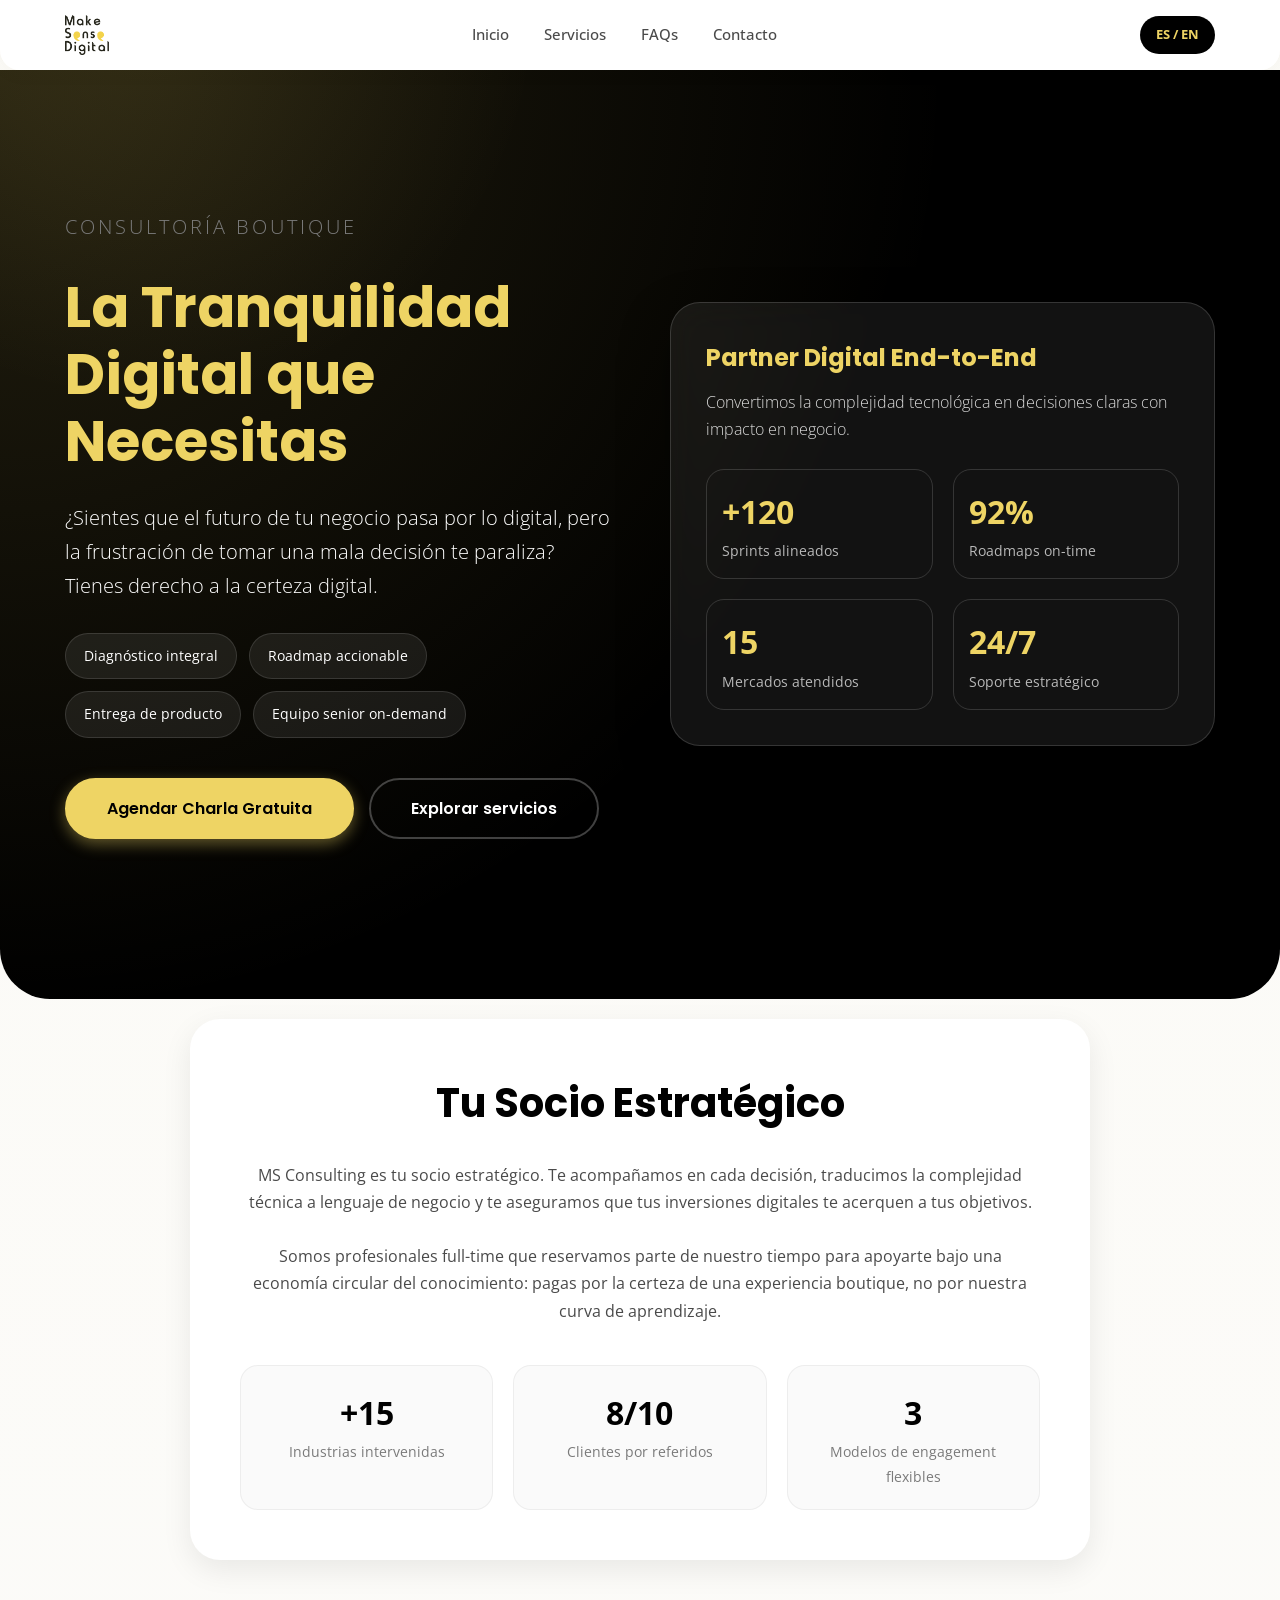
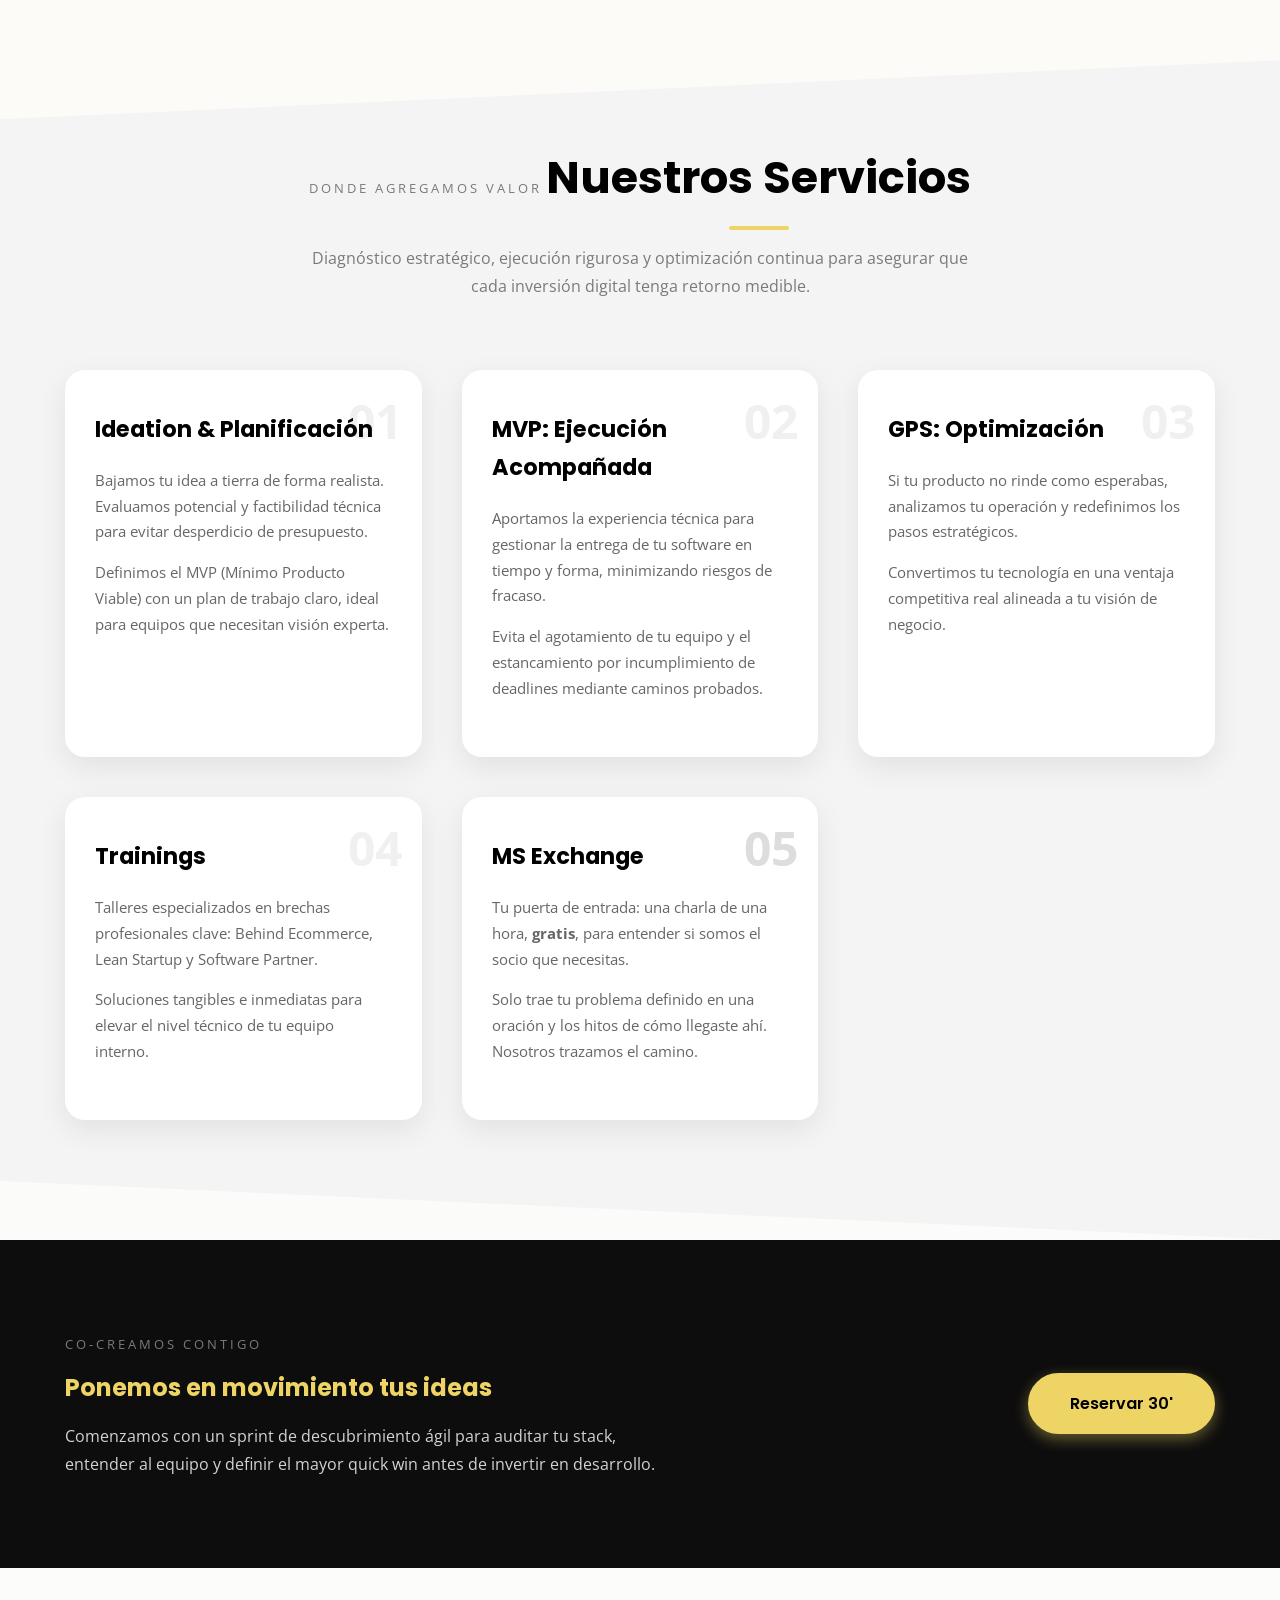
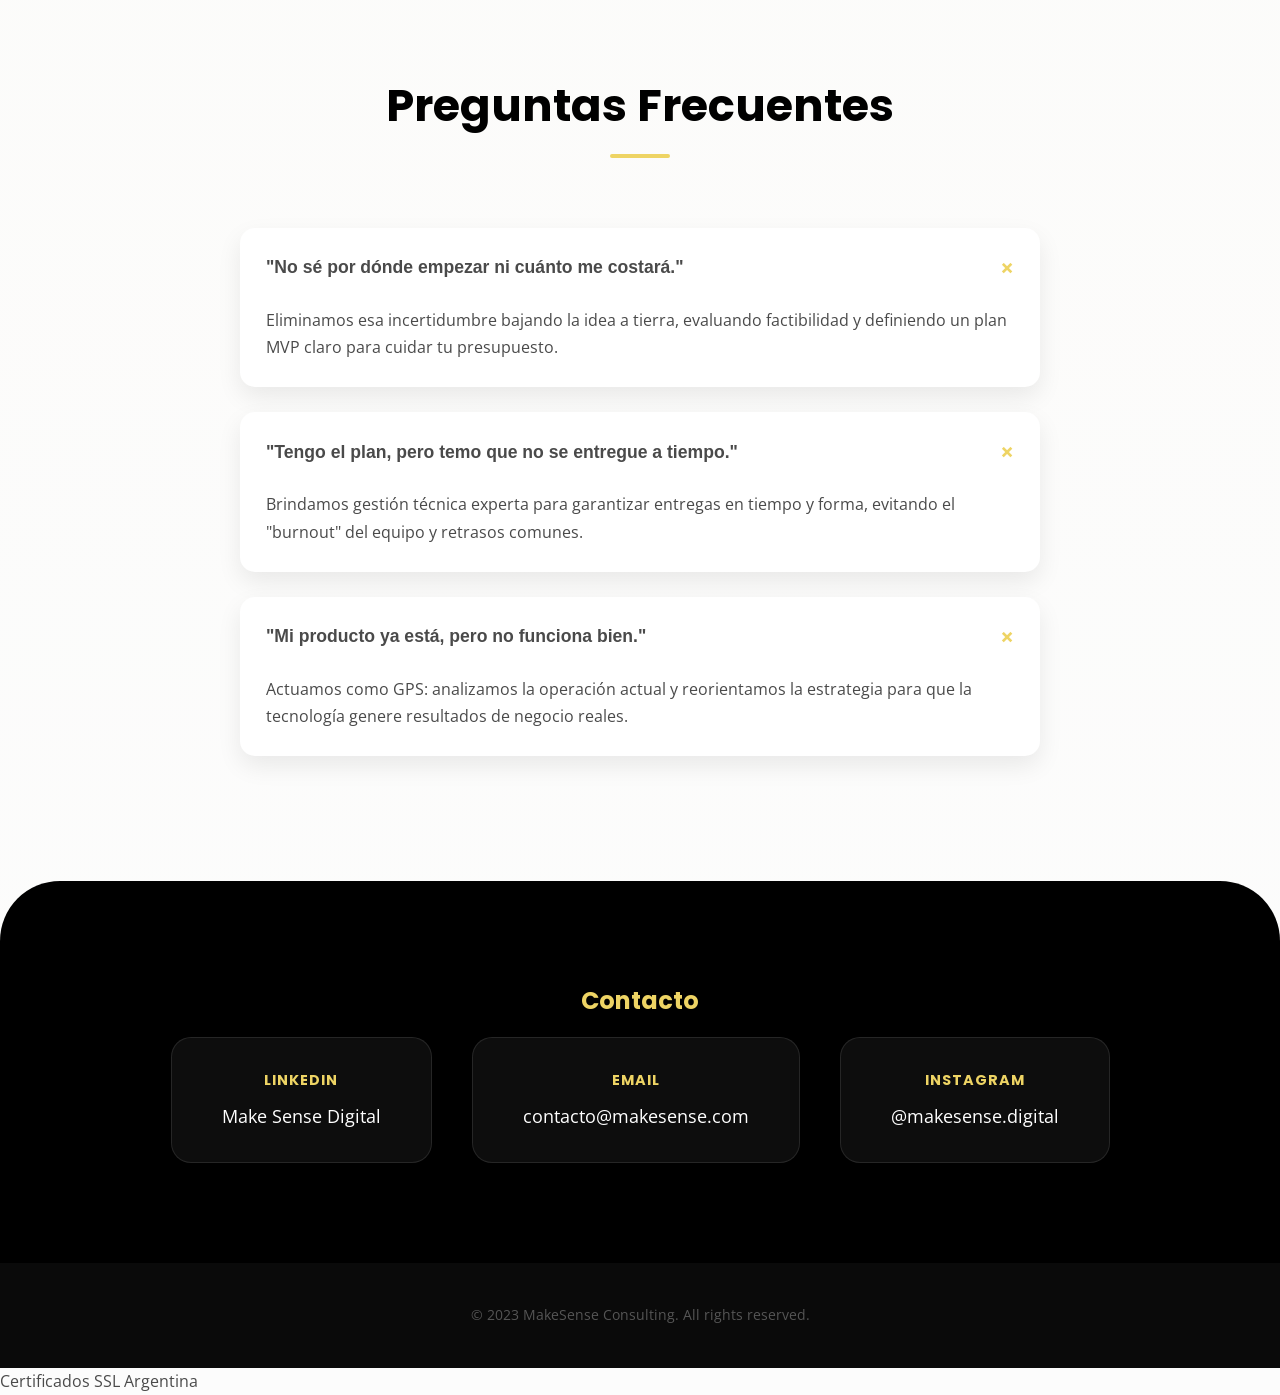
==== index.html @ fdae1329 "SSL and Index renaming" ====
<!DOCTYPE html>
<html lang="es">
<head>
    <!-- Google Tag Manager -->
    <script>(function(w,d,s,l,i){w[l]=w[l]||[];w[l].push({'gtm.start':
    new Date().getTime(),event:'gtm.js'});var f=d.getElementsByTagName(s)[0],
    j=d.createElement(s),dl=l!='dataLayer'?'&l='+l:'';j.async=true;j.src=
    'https://www.googletagmanager.com/gtm.js?id='+i+dl;f.parentNode.insertBefore(j,f);
    })(window,document,'script','dataLayer','GTM-P6JV5J3T');</script>
    <!-- End Google Tag Manager -->
    <meta charset="UTF-8">
    <meta name="viewport" content="width=device-width, initial-scale=1.0">
    <meta name="description" content="Consultoría boutique en innovación y tecnología. Make Sense digitaliza tu estrategia, acompaña MVPs y optimiza productos para crecer con certeza.">
    <meta property="og:title" content="Make Sense Digital | Innovation & Tech Consultancy">
    <meta property="og:description" content="Te guiamos para tomar decisiones tecnológicas seguras: ideación, MVP, optimización y trainings a medida.">
    <meta property="og:type" content="website">
    <meta property="og:image" content="Logos MK Sense/logo_full.png">
    <meta property="og:url" content="https://makesense.digital">
    <meta name="theme-color" content="#000000">
    <title>Make Sense Digital | Innovation & Tech Consultancy</title>
    
    <link rel="icon" href="Logos MK Sense/logo_monocromo_oscuro.png" type="image/png">
    <link rel="apple-touch-icon" href="Logos MK Sense/logo_monocromo_oscuro.png">
    <link rel="preload" as="image" href="Logos MK Sense/logo_full.png">

    <link rel="preconnect" href="https://fonts.googleapis.com">
    <link rel="preconnect" href="https://fonts.gstatic.com" crossorigin>
    <link href="https://fonts.googleapis.com/css2?family=Open+Sans:wght@400;600&family=Poppins:wght@300;600;700&display=swap" rel="stylesheet">
    
    <style>
        /* --- CSS VARIABLES & RESET --- */
        :root {
            --primary-black: #000000;
            --accent-yellow: #EED464; /* RGB(238,212,100) */
            --accent-yellow-dark: #d6b93f;
            --text-grey: #4a4a4a;
            --muted-grey: #7a7a7a;
            --light-bg: #f4f4f4;
            --white: #ffffff;
            --card-shadow: 0 10px 30px rgba(0,0,0,0.08);
            --hover-shadow: 0 15px 35px rgba(238, 212, 100, 0.2);
            --glass-bg: rgba(255,255,255,0.07);
            --hero-gradient: radial-gradient(circle at top left, rgba(238,212,100,0.15), transparent 60%);
            
            /* Typography */
            --font-title: 'Poppins', sans-serif;
            --font-body: 'Open Sans', sans-serif;
        }

        * {
            margin: 0;
            padding: 0;
            box-sizing: border-box;
            scroll-behavior: smooth;
        }

        body {
            font-family: var(--font-body);
            color: var(--text-grey);
            line-height: 1.7;
            background-color: #fcfcfc;
            background-image: linear-gradient(180deg, rgba(238,212,100,0.04), rgba(0,0,0,0));
            overflow-x: hidden;
            min-height: 100vh;
        }

        h1, h2, h3, h4 {
            font-family: var(--font-title);
            color: var(--primary-black);
        }

        a {
            text-decoration: none;
            color: inherit;
            transition: 0.3s ease;
        }

        a:focus-visible,
        button:focus-visible,
        .lang-switch:focus-visible {
            outline: 2px dashed var(--accent-yellow);
            outline-offset: 4px;
        }

        ul { list-style: none; }

        .container {
            max-width: 1200px;
            margin: 0 auto;
            padding: 0 25px;
        }

        /* --- ANIMATIONS (Scroll Reveal) --- */
        .reveal {
            opacity: 0;
            transform: translateY(30px);
            transition: all 0.8s ease-out;
        }

        .reveal.active {
            opacity: 1;
            transform: translateY(0);
        }

        /* --- BUTTONS --- */
        .btn {
            display: inline-block;
            background-color: var(--accent-yellow);
            color: var(--primary-black);
            padding: 15px 40px;
            font-family: var(--font-title);
            font-weight: 600;
            border-radius: 50px; /* Rounded Pill Shape */
            border: 2px solid var(--accent-yellow);
            box-shadow: 0 5px 15px rgba(238, 212, 100, 0.4);
            transform: translateY(0);
        }

        .btn:hover {
            background-color: transparent;
            border: 2px solid var(--accent-yellow);
            color: var(--accent-yellow);
            transform: translateY(-3px);
            box-shadow: 0 8px 20px rgba(238, 212, 100, 0.6);
        }

        .btn-secondary {
            background: transparent;
            color: var(--white);
            border: 2px solid rgba(255,255,255,0.25);
            box-shadow: none;
        }

        .btn-secondary:hover {
            border-color: var(--accent-yellow);
            color: var(--accent-yellow);
        }

        /* --- HEADER --- */
        header {
            background-color: rgba(255, 255, 255, 0.95);
            backdrop-filter: blur(10px);
            padding: 15px 0;
            position: sticky;
            top: 0;
            z-index: 1000;
            box-shadow: 0 4px 20px rgba(0,0,0,0.03);
            border-bottom-left-radius: 20px;
            border-bottom-right-radius: 20px;
        }

        .nav-container {
            display: flex;
            justify-content: space-between;
            align-items: center;
        }

        .logo-img {
            height: 40px;
            width: auto;
            display: block;
        }

        nav ul {
            display: flex;
            gap: 35px;
            align-items: center;
        }

        nav a {
            font-weight: 500;
            font-size: 0.95rem;
            position: relative;
        }

        nav a::after {
            content: '';
            position: absolute;
            width: 0;
            height: 2px;
            bottom: -5px;
            left: 0;
            background-color: var(--accent-yellow);
            transition: width 0.3s;
        }

        nav a:hover::after {
            width: 100%;
        }

        .lang-switch {
            cursor: pointer;
            font-weight: 700;
            font-size: 0.8rem;
            background: var(--primary-black);
            color: var(--accent-yellow);
            padding: 8px 16px;
            border-radius: 20px;
            transition: transform 0.2s;
        }
        
        .lang-switch:hover {
            transform: scale(1.05);
        }

        /* --- HERO SECTION --- */
        .hero {
            background-color: var(--primary-black);
            background-image: var(--hero-gradient);
            color: var(--white);
            padding: 140px 0 160px 0;
            text-align: left;
            position: relative;
            /* Curved bottom for less "square" look */
            border-bottom-left-radius: 50px; 
            border-bottom-right-radius: 50px;
            overflow: hidden;
        }

        /* Abstract background decoration */
        .hero::before {
            content: '';
            position: absolute;
            top: -50%;
            left: -20%;
            width: 800px;
            height: 800px;
            background: radial-gradient(circle, rgba(238,212,100,0.1) 0%, rgba(0,0,0,0) 70%);
            border-radius: 50%;
            z-index: 0;
        }

        .hero .container {
            position: relative;
            z-index: 1;
        }

        .hero-grid {
            display: grid;
            grid-template-columns: repeat(auto-fit, minmax(280px, 1fr));
            align-items: center;
            gap: 60px;
        }

        .hero-text {
            max-width: 640px;
        }

        .hero h1 {
            color: var(--accent-yellow);
            font-size: 3.5rem;
            margin-bottom: 25px;
            font-weight: 700;
            line-height: 1.2;
        }

        .hero p {
            font-size: 1.25rem;
            max-width: 750px;
            margin: 0 0 30px 0;
            font-weight: 300;
            opacity: 0.9;
        }

        .hero-eyebrow {
            text-transform: uppercase;
            letter-spacing: 3px;
            font-size: 0.85rem;
            color: var(--muted-grey);
            margin-bottom: 18px;
            font-weight: 600;
        }

        .hero-pill-list {
            display: flex;
            flex-wrap: wrap;
            gap: 12px;
            margin-bottom: 40px;
        }

        .hero-pill {
            background: rgba(255,255,255,0.08);
            color: var(--white);
            padding: 10px 18px;
            border-radius: 999px;
            font-size: 0.9rem;
            border: 1px solid rgba(255,255,255,0.12);
        }

        .cta-group {
            display: flex;
            flex-wrap: wrap;
            gap: 15px;
            align-items: center;
        }

        .hero-card {
            background: var(--glass-bg);
            border: 1px solid rgba(255,255,255,0.15);
            padding: 35px;
            border-radius: 30px;
            box-shadow: 0 20px 50px rgba(0,0,0,0.35);
            backdrop-filter: blur(18px);
        }

        .hero-card h3 {
            color: var(--accent-yellow);
            margin-bottom: 10px;
            font-size: 1.5rem;
        }

        .hero-card p {
            margin-bottom: 25px;
            font-size: 1rem;
            opacity: 0.85;
        }

        .hero-metrics {
            display: grid;
            grid-template-columns: repeat(2, minmax(120px, 1fr));
            gap: 20px;
        }

        .metric {
            padding: 15px;
            border-radius: 18px;
            border: 1px solid rgba(255,255,255,0.15);
        }

        .metric-value {
            font-size: 2rem;
            font-weight: 700;
            color: var(--accent-yellow);
        }

        .metric-label {
            display: block;
            font-size: 0.9rem;
            color: rgba(255,255,255,0.7);
        }

        /* --- ABOUT --- */
        .about {
            padding: 100px 0;
        }
        
        .about-card {
            background: var(--white);
            padding: 50px;
            border-radius: 30px;
            box-shadow: var(--card-shadow);
            text-align: center;
            max-width: 900px;
            margin: -80px auto 0 auto; /* Overlap effect */
            position: relative;
            z-index: 2;
        }

        .about h2 {
            font-size: 2.5rem;
            margin-bottom: 25px;
        }

        .about-highlights {
            display: grid;
            grid-template-columns: repeat(auto-fit, minmax(180px, 1fr));
            gap: 20px;
            margin-top: 40px;
        }

        .highlight-card {
            padding: 20px;
            border-radius: 18px;
            border: 1px solid rgba(0,0,0,0.05);
            background: #fafafa;
        }

        .highlight-number {
            font-size: 2rem;
            font-weight: 700;
            color: var(--primary-black);
        }

        .highlight-label {
            display: block;
            font-size: 0.9rem;
            color: var(--muted-grey);
        }

        /* --- SERVICES --- */
        .services {
            padding: 80px 0 120px 0;
            background-color: var(--light-bg);
            /* Soft curve separator */
            clip-path: polygon(0 5%, 100% 0, 100% 100%, 0 95%); 
        }

        .section-header {
            text-align: center;
            margin-bottom: 70px;
        }
        
        .section-tag {
            display: inline-block;
            font-size: 0.8rem;
            text-transform: uppercase;
            letter-spacing: 3px;
            color: var(--muted-grey);
            margin-bottom: 12px;
        }
        
        .section-header h2 {
            font-size: 2.8rem;
            position: relative;
            display: inline-block;
        }
        
        .section-header h2::after {
            content: '';
            display: block;
            width: 60px;
            height: 4px;
            background: var(--accent-yellow);
            margin: 10px auto 0;
            border-radius: 2px;
        }

        .section-description {
            max-width: 680px;
            margin: 15px auto 0;
            color: var(--muted-grey);
            font-size: 1rem;
        }

        .services-grid {
            display: grid;
            grid-template-columns: repeat(auto-fit, minmax(320px, 1fr));
            gap: 40px;
        }

        .service-card {
            background: var(--white);
            padding: 40px 30px;
            border-radius: 20px; /* Round corners */
            box-shadow: var(--card-shadow);
            transition: all 0.4s ease;
            position: relative;
            overflow: hidden;
            border-top: 0 solid var(--accent-yellow);
        }

        .service-card:hover {
            transform: translateY(-10px);
            box-shadow: var(--hover-shadow);
            border-top: 5px solid var(--accent-yellow);
        }

        .service-number {
            font-size: 3rem;
            font-weight: 700;
            color: #f0f0f0;
            position: absolute;
            top: 10px;
            right: 20px;
            z-index: 0;
        }

        .service-card h3 {
            font-size: 1.4rem;
            margin-bottom: 20px;
            position: relative;
            z-index: 1;
        }

        .service-card p {
            font-size: 0.95rem;
            color: #666;
            margin-bottom: 15px;
            position: relative;
            z-index: 1;
        }

        /* --- CTA BANNER --- */
        .cta-banner {
            padding: 90px 0;
            background: #0d0d0d;
            color: var(--white);
        }

        .cta-banner .cta-content {
            display: flex;
            align-items: center;
            justify-content: space-between;
            gap: 40px;
            flex-wrap: wrap;
        }

        .cta-banner h2 {
            color: var(--accent-yellow);
            margin-bottom: 15px;
        }

        .cta-banner p {
            color: rgba(255,255,255,0.82);
            max-width: 620px;
        }


        /* --- FAQS --- */
        .faqs {
            padding: 100px 0;
        }

        .faq-item {
            max-width: 800px;
            margin: 0 auto 25px auto;
            border-radius: 15px;
            background: var(--white);
            box-shadow: 0 5px 15px rgba(0,0,0,0.03);
            overflow: hidden;
            border: 1px solid rgba(0,0,0,0.05);
            transition: all 0.3s;
        }

        .faq-question {
            padding: 25px;
            width: 100%;
            background: none;
            border: none;
            cursor: pointer;
            font-weight: 600;
            display: flex;
            justify-content: space-between;
            align-items: center;
            font-size: 1.1rem;
            text-align: left;
            color: inherit;
        }

        .faq-question:hover {
            background-color: #fafafa;
        }

        .icon-plus {
            font-size: 1.5rem;
            color: var(--accent-yellow);
            transition: transform 0.3s;
        }

        .faq-answer {
            max-height: 0;
            overflow: hidden;
            transition: max-height 0.3s ease-out;
            padding: 0 25px;
            opacity: 0;
        }

        .faq-item.active .faq-answer {
            max-height: 300px; /* Arbitrary large height */
            padding-bottom: 25px;
            opacity: 1;
        }
        
        .faq-item.active .icon-plus {
            transform: rotate(45deg);
        }
        
        .faq-item.active {
            box-shadow: 0 10px 25px rgba(0,0,0,0.08);
            border-color: transparent;
        }

        /* --- CONTACT --- */
        .contact {
            padding: 100px 0;
            background-color: var(--primary-black);
            color: var(--white);
            text-align: center;
            border-top-left-radius: 60px;
            border-top-right-radius: 60px;
        }

        .contact h2 {
            color: var(--accent-yellow);
            margin-bottom: 15px;
        }
        
        .contact p {
            margin-bottom: 50px;
            font-size: 1.2rem;
            opacity: 0.8;
        }

        .contact-container {
            display: flex;
            justify-content: center;
            gap: 40px;
            flex-wrap: wrap;
        }

        .contact-card {
            background: rgba(255,255,255,0.05);
            padding: 30px 50px;
            border-radius: 20px;
            backdrop-filter: blur(5px);
            transition: 0.3s;
            border: 1px solid rgba(255,255,255,0.1);
        }

        .contact-card:hover {
            background: rgba(255,255,255,0.1);
            transform: translateY(-5px);
        }

        .contact-label {
            display: block;
            color: var(--accent-yellow);
            font-weight: 700;
            font-family: var(--font-title);
            margin-bottom: 10px;
            text-transform: uppercase;
            letter-spacing: 1px;
            font-size: 0.9rem;
        }
        
        .contact-value {
            font-size: 1.1rem;
        }

        /* --- FOOTER --- */
        footer {
            background-color: #0a0a0a; /* Slightly lighter than black */
            color: #555;
            text-align: center;
            padding: 40px 0;
            font-size: 0.9rem;
        }

        /* --- RESPONSIVE --- */
        @media (max-width: 768px) {
            .nav-container {
                flex-direction: column;
                gap: 20px;
            }
            .hero {
                padding: 100px 0;
                border-radius: 0 0 30px 30px;
                text-align: center;
            }
            .hero-grid {
                grid-template-columns: 1fr;
                gap: 30px;
            }
            .hero h1 {
                font-size: 2.2rem;
            }
            .hero-pill-list {
                justify-content: center;
            }
            .cta-group {
                justify-content: center;
            }
            .hero-card {
                text-align: center;
            }
            .hero-metrics {
                grid-template-columns: repeat(2, minmax(120px, 1fr));
            }
            .about-card {
                padding: 30px 20px;
                margin-top: -50px;
            }
            .about-highlights {
                grid-template-columns: repeat(auto-fit, minmax(140px, 1fr));
            }
            .cta-banner .cta-content {
                flex-direction: column;
                text-align: center;
            }
            .contact-container {
                flex-direction: column;
                gap: 20px;
            }
        }

        @media (prefers-reduced-motion: reduce) {
            * {
                transition: none !important;
                animation: none !important;
            }
        }
    </style>
    <script type="text/javascript">
        const tlJsHost = ((window.location.protocol == "https:") ? "https://secure.trust-provider.com/" : "http://www.trustlogo.com/");
        document.write(unescape("<script src='" + tlJsHost + "trustlogo/javascript/trustlogo.js' type='text/javascript' %3E%3C/script%3E"));
    </script>
</head>
<body>

    <!-- Google Tag Manager (noscript) -->
    <noscript><iframe src="https://www.googletagmanager.com/ns.html?id=GTM-P6JV5J3T" height="0" width="0" style="display:none;visibility:hidden"></iframe></noscript>
    <!-- End Google Tag Manager (noscript) -->

    <header>
        <div class="container nav-container">
            <a href="#" aria-label="Make Sense Digital">
                <img src="Logos MK Sense/logo_full.png" alt="Logo de Make Sense Digital" class="logo-img" width="180" height="52">
            </a>
            <nav>
                <ul>
                    <li><a href="#home" data-i18n="nav_home">Inicio</a></li>
                    <li><a href="#services" data-i18n="nav_services">Servicios</a></li>
                    <li><a href="#faqs" data-i18n="nav_faqs">FAQs</a></li>
                    <li><a href="#contact" data-i18n="nav_contact">Contacto</a></li>
                </ul>
            </nav>
            <div class="lang-switch" onclick="toggleLanguage()">ES / EN</div>
        </div>
    </header>

    <section id="home" class="hero">
        <div class="container hero-grid">
            <div class="hero-text">
                <p class="hero-eyebrow reveal" data-i18n="hero_eyebrow">Consultoría boutique</p>
                <h1 class="reveal" data-i18n="hero_title">La Tranquilidad Digital que Necesitas</h1>
                <p class="reveal" data-i18n="hero_subtitle">¿Sientes que el futuro de tu negocio pasa por lo digital, pero la frustración de tomar una mala decisión te paraliza? Tienes derecho a la certeza digital.</p>
                <ul class="hero-pill-list reveal">
                    <li class="hero-pill" data-i18n="hero_pill1">Diagnóstico integral</li>
                    <li class="hero-pill" data-i18n="hero_pill2">Roadmap accionable</li>
                    <li class="hero-pill" data-i18n="hero_pill3">Entrega de producto</li>
                    <li class="hero-pill" data-i18n="hero_pill4">Equipo senior on-demand</li>
                </ul>
                <div class="cta-group reveal">
                    <a href="#co-creamos" class="btn" data-i18n="cta_button">Agendar Charla Gratuita</a>
                    <a href="#services" class="btn btn-secondary" data-i18n="cta_secondary">Explorar servicios</a>
                </div>
            </div>
            <div class="hero-card reveal">
                <h3 data-i18n="hero_card_title">Partner Digital End-to-End</h3>
                <p data-i18n="hero_card_copy">Convertimos la complejidad tecnológica en decisiones claras con impacto en negocio.</p>
                <div class="hero-metrics">
                    <div class="metric">
                        <span class="metric-value">+120</span>
                        <span class="metric-label" data-i18n="metric1_label">Sprints alineados</span>
                    </div>
                    <div class="metric">
                        <span class="metric-value">92%</span>
                        <span class="metric-label" data-i18n="metric2_label">Roadmaps on-time</span>
                    </div>
                    <div class="metric">
                        <span class="metric-value">15</span>
                        <span class="metric-label" data-i18n="metric3_label">Mercados atendidos</span>
                    </div>
                    <div class="metric">
                        <span class="metric-value">24/7</span>
                        <span class="metric-label" data-i18n="metric4_label">Soporte estratégico</span>
                    </div>
                </div>
            </div>
        </div>
    </section>

    <section id="about" class="about">
        <div class="container">
            <div class="about-card reveal">
                <h2 data-i18n="about_title">Tu Socio Estratégico</h2>
                <p data-i18n="about_p1">
                    MS Consulting es tu socio estratégico. Te acompañamos en cada decisión, traducimos la complejidad técnica a lenguaje de negocio y te aseguramos que tus inversiones digitales te acerquen a tus objetivos.
                </p>
                <br>
                <p data-i18n="about_p2">
                    Somos profesionales full-time que reservamos parte de nuestro tiempo para apoyarte bajo una economía circular del conocimiento: pagas por la certeza de una experiencia boutique, no por nuestra curva de aprendizaje.
                </p>
                <div class="about-highlights">
                    <div class="highlight-card">
                        <span class="highlight-number">+15</span>
                        <span class="highlight-label" data-i18n="about_hl1">Industrias intervenidas</span>
                    </div>
                    <div class="highlight-card">
                        <span class="highlight-number">8/10</span>
                        <span class="highlight-label" data-i18n="about_hl2">Clientes por referidos</span>
                    </div>
                    <div class="highlight-card">
                        <span class="highlight-number">3</span>
                        <span class="highlight-label" data-i18n="about_hl3">Modelos de engagement flexibles</span>
                    </div>
                </div>
            </div>
        </div>
    </section>

    <section id="services" class="services">
        <div class="container">
            <div class="section-header reveal">
                <span class="section-tag" data-i18n="services_tag">Donde agregamos valor</span>
                <h2 data-i18n="services_title">Nuestros Servicios</h2>
                <p class="section-description" data-i18n="services_desc">Diagnóstico estratégico, ejecución rigurosa y optimización continua para asegurar que cada inversión digital tenga retorno medible.</p>
            </div>
            <div class="services-grid">
                
                <div class="service-card reveal">
                    <span class="service-number">01</span>
                    <h3 data-i18n="serv1_title">Ideation & Planificación</h3>
                    <p data-i18n="serv1_p1">Bajamos tu idea a tierra de forma realista. Evaluamos potencial y factibilidad técnica para evitar desperdicio de presupuesto.</p>
                    <p data-i18n="serv1_p2">Definimos el MVP (Mínimo Producto Viable) con un plan de trabajo claro, ideal para equipos que necesitan visión experta.</p>
                </div>

                <div class="service-card reveal">
                    <span class="service-number">02</span>
                    <h3 data-i18n="serv2_title">MVP: Ejecución Acompañada</h3>
                    <p data-i18n="serv2_p1">Aportamos la experiencia técnica para gestionar la entrega de tu software en tiempo y forma, minimizando riesgos de fracaso.</p>
                    <p data-i18n="serv2_p2">Evita el agotamiento de tu equipo y el estancamiento por incumplimiento de deadlines mediante caminos probados.</p>
                </div>

                <div class="service-card reveal">
                    <span class="service-number">03</span>
                    <h3 data-i18n="serv3_title">GPS: Optimización</h3>
                    <p data-i18n="serv3_p1">Si tu producto no rinde como esperabas, analizamos tu operación y redefinimos los pasos estratégicos.</p>
                    <p data-i18n="serv3_p2">Convertimos tu tecnología en una ventaja competitiva real alineada a tu visión de negocio.</p>
                </div>

                <div class="service-card reveal">
                    <span class="service-number">04</span>
                    <h3 data-i18n="serv4_title">Trainings</h3>
                    <p data-i18n="serv4_p1">Talleres especializados en brechas profesionales clave: Behind Ecommerce, Lean Startup y Software Partner.</p>
                    <p data-i18n="serv4_p2">Soluciones tangibles e inmediatas para elevar el nivel técnico de tu equipo interno.</p>
                </div>

                <div class="service-card reveal" style="border-top-color: var(--primary-black);">
                    <span class="service-number" style="color:#ddd;">05</span>
                    <h3 data-i18n="serv5_title">MS Exchange</h3>
                    <p data-i18n="serv5_p1">Tu puerta de entrada: una charla de una hora, <strong>gratis</strong>, para entender si somos el socio que necesitas.</p>
                    <p data-i18n="serv5_p2">Solo trae tu problema definido en una oración y los hitos de cómo llegaste ahí. Nosotros trazamos el camino.</p>
                </div>

            </div>
        </div>
    </section>

    <section id="co-creamos" class="cta-banner">
        <div class="container">
            <div class="cta-content reveal">
                <div>
                    <span class="section-tag" data-i18n="cta_tag">Co-creamos contigo</span>
                    <h2 data-i18n="cta_banner_title">Ponemos en movimiento tus ideas</h2>
                    <p data-i18n="cta_banner_copy">Comenzamos con un sprint de descubrimiento ágil para auditar tu stack, entender al equipo y definir el mayor quick win antes de invertir en desarrollo.</p>
                </div>
                <a class="btn" href="https://calendly.com/juan-torresel?hide_landing_page_details=1&hide_gdpr_banner=1" target="_blank" rel="noopener" data-i18n="cta_banner_button">Reservar 30'</a>
            </div>
        </div>
    </section>

    <section id="faqs" class="faqs">
        <div class="container">
            <div class="section-header reveal">
                <h2 data-i18n="faq_title">Preguntas Frecuentes</h2>
            </div>
            
            <div class="faq-item reveal">
                <button class="faq-question" type="button" aria-expanded="false" aria-controls="faq-1">
                    <span data-i18n="faq1_q">"No sé por dónde empezar ni cuánto me costará."</span>
                    <span class="icon-plus" aria-hidden="true">+</span>
                </button>
                <div class="faq-answer" id="faq-1" role="region" aria-hidden="true">
                    <p data-i18n="faq1_a">Eliminamos esa incertidumbre bajando la idea a tierra, evaluando factibilidad y definiendo un plan MVP claro para cuidar tu presupuesto.</p>
                </div>
            </div>

            <div class="faq-item reveal">
                <button class="faq-question" type="button" aria-expanded="false" aria-controls="faq-2">
                    <span data-i18n="faq2_q">"Tengo el plan, pero temo que no se entregue a tiempo."</span>
                    <span class="icon-plus" aria-hidden="true">+</span>
                </button>
                <div class="faq-answer" id="faq-2" role="region" aria-hidden="true">
                    <p data-i18n="faq2_a">Brindamos gestión técnica experta para garantizar entregas en tiempo y forma, evitando el "burnout" del equipo y retrasos comunes.</p>
                </div>
            </div>

            <div class="faq-item reveal">
                <button class="faq-question" type="button" aria-expanded="false" aria-controls="faq-3">
                    <span data-i18n="faq3_q">"Mi producto ya está, pero no funciona bien."</span>
                    <span class="icon-plus" aria-hidden="true">+</span>
                </button>
                <div class="faq-answer" id="faq-3" role="region" aria-hidden="true">
                    <p data-i18n="faq3_a">Actuamos como GPS: analizamos la operación actual y reorientamos la estrategia para que la tecnología genere resultados de negocio reales.</p>
                </div>
            </div>

        </div>
    </section>

    <section id="contact" class="contact">
        <div class="container">
            <h2 class="reveal" data-i18n="contact_title">Contacto</h2>
            <div class="contact-container">
                <a href="https://www.linkedin.com/company/make-sense-digital/" target="_blank" class="contact-card">
                    <span class="contact-label" data-i18n="lbl_linkedin">LinkedIn</span>
                    <span class="contact-value">Make Sense Digital</span>
                </a>

                <a href="mailto:contacto@makesense.com" class="contact-card">
                    <span class="contact-label" data-i18n="lbl_email">Email</span>
                    <span class="contact-value">contacto@makesense.com</span>
                </a>

                <a href="https://instagram.com/makesense.digital" target="_blank" class="contact-card">
                    <span class="contact-label" data-i18n="lbl_social">Instagram</span>
                    <span class="contact-value">@makesense.digital</span>
                </a>
            </div>
        </div>
    </section>

    <footer>
        <div class="container">
            <p>&copy; 2023 MakeSense Consulting. All rights reserved.</p>
        </div>
    </footer>

    <script>
        // --- 1. FAQ Logic ---
        function toggleFaq(button) {
            const parent = button.closest('.faq-item');
            const answerId = button.getAttribute('aria-controls');
            const answer = document.getElementById(answerId);
            const willOpen = !parent.classList.contains('active');
            parent.classList.toggle('active');
            button.setAttribute('aria-expanded', willOpen.toString());
            if (answer) answer.setAttribute('aria-hidden', (!willOpen).toString());
        }

        document.querySelectorAll('.faq-question').forEach(button => {
            button.addEventListener('click', () => toggleFaq(button));
        });

        // --- 2. Scroll Reveal Animation ---
        function reveal() {
            var reveals = document.querySelectorAll(".reveal");
            for (var i = 0; i < reveals.length; i++) {
                var windowHeight = window.innerHeight;
                var elementTop = reveals[i].getBoundingClientRect().top;
                var elementVisible = 100;
                if (elementTop < windowHeight - elementVisible) {
                    reveals[i].classList.add("active");
                }
            }
        }
        window.addEventListener("load", reveal);
        window.addEventListener("scroll", reveal);

        // --- 3. Translation Logic ---
        const translations = {
            es: {
                nav_home: "Inicio", nav_services: "Servicios", nav_faqs: "FAQs", nav_contact: "Contacto",
                hero_eyebrow: "Consultoría boutique",
                hero_title: "La Tranquilidad Digital que Necesitas",
                hero_subtitle: "¿Sientes que el futuro de tu negocio pasa por lo digital, pero la frustración de tomar una mala decisión te paraliza? Tienes derecho a la certeza digital.",
                hero_pill1: "Diagnóstico integral", hero_pill2: "Roadmap accionable", hero_pill3: "Entrega de producto", hero_pill4: "Equipo senior on-demand",
                cta_button: "Agendar Charla Gratuita", cta_secondary: "Explorar servicios",
                hero_card_title: "Partner Digital End-to-End",
                hero_card_copy: "Convertimos la complejidad tecnológica en decisiones claras con impacto en negocio.",
                metric1_label: "Sprints alineados", metric2_label: "Roadmaps on-time", metric3_label: "Mercados atendidos", metric4_label: "Soporte estratégico",
                about_title: "Tu Socio Estratégico",
                about_p1: "MS Consulting es tu socio estratégico. Te acompañamos en cada decisión, traducimos la complejidad técnica a lenguaje de negocio y te aseguramos que tus inversiones digitales te acerquen a tus objetivos.",
                about_p2: "Somos profesionales full-time que reservamos parte de nuestro tiempo para apoyarte bajo una economía circular del conocimiento: pagas por la certeza de una experiencia boutique, no por nuestra curva de aprendizaje.",
                about_hl1: "Industrias intervenidas", about_hl2: "Clientes por referidos", about_hl3: "Modelos de engagement flexibles",
                services_tag: "Donde agregamos valor",
                services_title: "Nuestros Servicios",
                services_desc: "Diagnóstico estratégico, ejecución rigurosa y optimización continua para asegurar que cada inversión digital tenga retorno medible.",
                cta_tag: "Co-creamos contigo",
                cta_banner_title: "Ponemos en movimiento tus ideas",
                cta_banner_copy: "Comenzamos con un sprint de descubrimiento ágil para auditar tu stack, entender al equipo y definir el mayor quick win antes de invertir en desarrollo.",
                cta_banner_button: "Reservar 30'",
                serv1_title: "Ideation & Planificación", serv1_p1: "Bajamos tu idea a tierra de forma realista. Evaluamos potencial y factibilidad técnica para evitar desperdicio de presupuesto.", serv1_p2: "Definimos el MVP (Mínimo Producto Viable) con un plan de trabajo claro, ideal para equipos que necesitan visión experta.",
                serv2_title: "MVP: Ejecución Acompañada", serv2_p1: "Aportamos la experiencia técnica para gestionar la entrega de tu software en tiempo y forma, minimizando riesgos de fracaso.", serv2_p2: "Evita el agotamiento de tu equipo y el estancamiento por incumplimiento de deadlines mediante caminos probados.",
                serv3_title: "GPS: Optimización", serv3_p1: "Si tu producto no rinde como esperabas, analizamos tu operación y redefinimos los pasos estratégicos.", serv3_p2: "Convertimos tu tecnología en una ventaja competitiva real alineada a tu visión de negocio.",
                serv4_title: "Trainings", serv4_p1: "Talleres especializados en brechas profesionales clave: Behind Ecommerce, Lean Startup y Software Partner.", serv4_p2: "Soluciones tangibles e inmediatas para elevar el nivel técnico de tu equipo interno.",
                serv5_title: "MS Exchange", serv5_p1: "Tu puerta de entrada: una charla de una hora, gratis, para entender si somos el socio que necesitas.", serv5_p2: "Solo trae tu problema definido en una oración y los hitos de cómo llegaste ahí. Nosotros trazamos el camino.",
                faq_title: "Preguntas Frecuentes",
                faq1_q: "\"No sé por dónde empezar ni cuánto me costará.\"", faq1_a: "Eliminamos esa incertidumbre bajando la idea a tierra, evaluando factibilidad y definiendo un plan MVP claro para cuidar tu presupuesto.",
                faq2_q: "\"Tengo el plan, pero temo que no se entregue a tiempo.\"", faq2_a: "Brindamos gestión técnica experta para garantizar entregas en tiempo y forma, evitando el \"burnout\" del equipo y retrasos comunes.",
                faq3_q: "\"Mi producto ya está, pero no funciona bien.\"", faq3_a: "Actuamos como GPS: analizamos la operación actual y reorientamos la estrategia para que la tecnología genere resultados de negocio reales.",
                contact_title: "Contacto",
                lbl_linkedin: "LinkedIn", lbl_email: "Email", lbl_social: "Instagram"
            },
            en: {
                nav_home: "Home", nav_services: "Services", nav_faqs: "FAQs", nav_contact: "Contact",
                hero_eyebrow: "Boutique consultancy",
                hero_title: "The Digital Tranquility You Need",
                hero_subtitle: "Do you feel the future of your business is digital, but the frustration of making a bad decision paralyzes you? You have the right to digital certainty.",
                hero_pill1: "Full diagnosis", hero_pill2: "Actionable roadmap", hero_pill3: "Product delivery", hero_pill4: "Senior team on-demand",
                cta_button: "Book Free Chat", cta_secondary: "Discover services",
                hero_card_title: "End-to-End Digital Partner",
                hero_card_copy: "We turn technological complexity into clear decisions with business impact.",
                metric1_label: "Aligned sprints", metric2_label: "On-time roadmaps", metric3_label: "Markets served", metric4_label: "Strategic support",
                about_title: "Your Strategic Partner",
                about_p1: "MS Consulting is your strategic partner. We accompany you in every decision, translating technical complexity into business language, ensuring your digital investments bring you closer to your goals.",
                about_p2: "We are full-time professionals reserving part of our time to support you under a circular knowledge economy: you pay for the certainty of a boutique experience, not our learning curve.",
                about_hl1: "Industries impacted", about_hl2: "Clients by referrals", about_hl3: "Flexible engagement models",
                services_tag: "Where we add value",
                services_title: "Our Services",
                services_desc: "Strategic diagnosis, rigorous execution, and ongoing optimization so every digital investment has measurable ROI.",
                cta_tag: "We co-create with you",
                cta_banner_title: "We set your ideas in motion",
                cta_banner_copy: "We kick off with a fast discovery sprint to audit your stack, understand your team, and define the biggest quick win before investing in build.",
                cta_banner_button: "Book a 30' slot",
                serv1_title: "Ideation & Planning", serv1_p1: "We ground your idea realistically. We evaluate potential and technical feasibility to avoid budget waste.", serv1_p2: "We define the MVP (Minimum Viable Product) with a clear work plan, ideal for teams needing expert vision.",
                serv2_title: "MVP: Accompanied Execution", serv2_p1: "We provide technical experience to manage your software delivery on time, minimizing failure risks.", serv2_p2: "Avoid team burnout and stagnation due to missed deadlines through proven paths.",
                serv3_title: "GPS: Optimization", serv3_p1: "If your product isn't performing as expected, we analyze your operation and redefine strategic steps.", serv3_p2: "We turn your technology into a real competitive advantage aligned with your business vision.",
                serv4_title: "Trainings", serv4_p1: "Specialized workshops on key professional gaps: Behind Ecommerce, Lean Startup, and Software Partner.", serv4_p2: "Tangible and immediate solutions to elevate your internal team's technical level.",
                serv5_title: "MS Exchange", serv5_p1: "Your entry door: a one-hour chat, free, to understand if we are the partner you need.", serv5_p2: "Just bring your problem defined in one sentence and the milestones of how you got there. We trace the path.",
                faq_title: "Frequently Asked Questions",
                faq1_q: "\"I don't know where to start or the cost.\"", faq1_a: "We eliminate that uncertainty by grounding the idea, evaluating feasibility, and defining a clear MVP plan to protect your budget.",
                faq2_q: "\"I have the plan, but fear delays.\"", faq2_a: "We provide expert technical management to guarantee on-time delivery, avoiding team burnout and common delays.",
                faq3_q: "\"My product exists, but doesn't work well.\"", faq3_a: "We act as GPS: analyzing current operations and reorienting strategy so technology generates real business results.",
                contact_title: "Contact",
                lbl_linkedin: "LinkedIn", lbl_email: "Email", lbl_social: "Instagram"
            }
        };

        let currentLang = 'es';
        function toggleLanguage() {
            currentLang = currentLang === 'es' ? 'en' : 'es';
            document.querySelectorAll('[data-i18n]').forEach(element => {
                const key = element.getAttribute('data-i18n');
                if (translations[currentLang][key]) element.textContent = translations[currentLang][key];
            });
            document.querySelector('.lang-switch').textContent = currentLang === 'es' ? 'ES / EN' : 'EN / ES';
        }
    </script>
    <script language="JavaScript" type="text/javascript">TrustLogo("https://micuenta.donweb.com/img/sectigo_positive_sm.png", "CL1", "none");</script>
    <a href="https://donweb.com/es-ar/certificados-ssl" id="comodoTL" title="Certificados SSL Argentina">Certificados SSL Argentina</a>
</body>
</html>
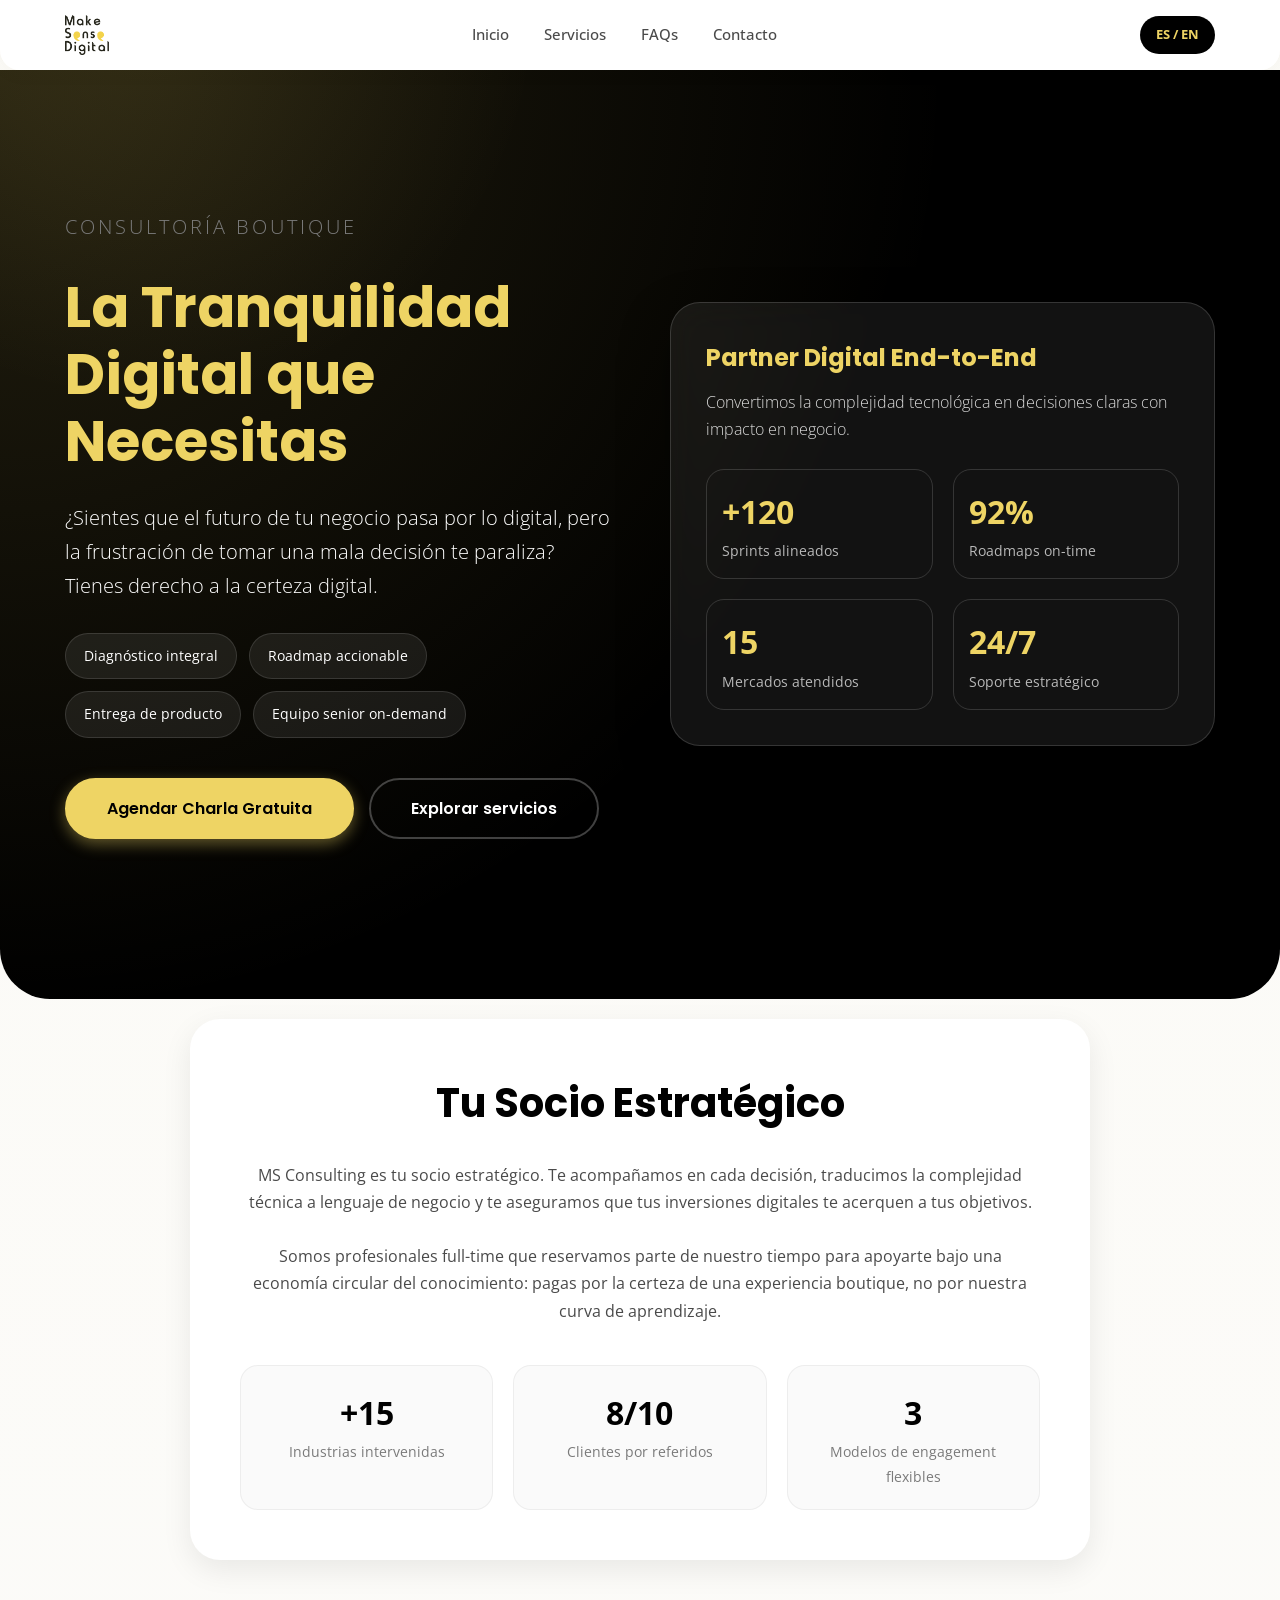
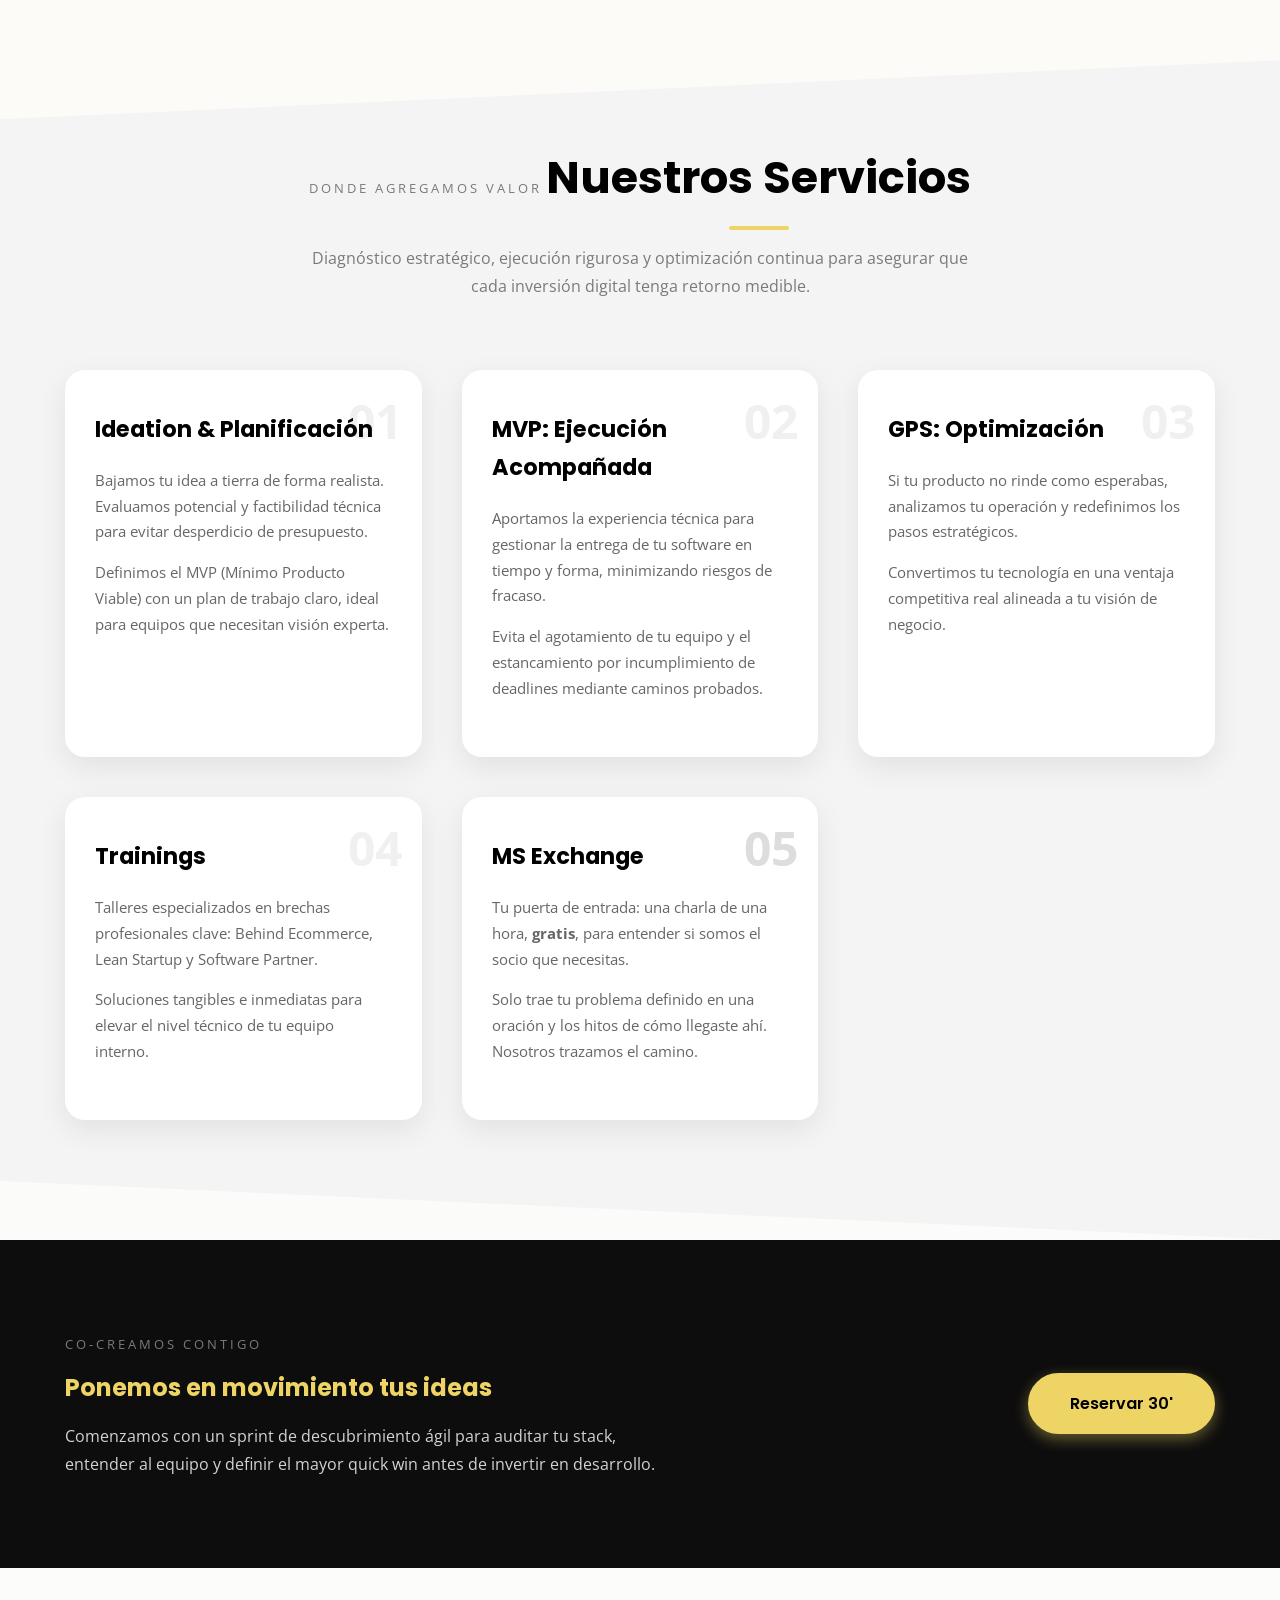
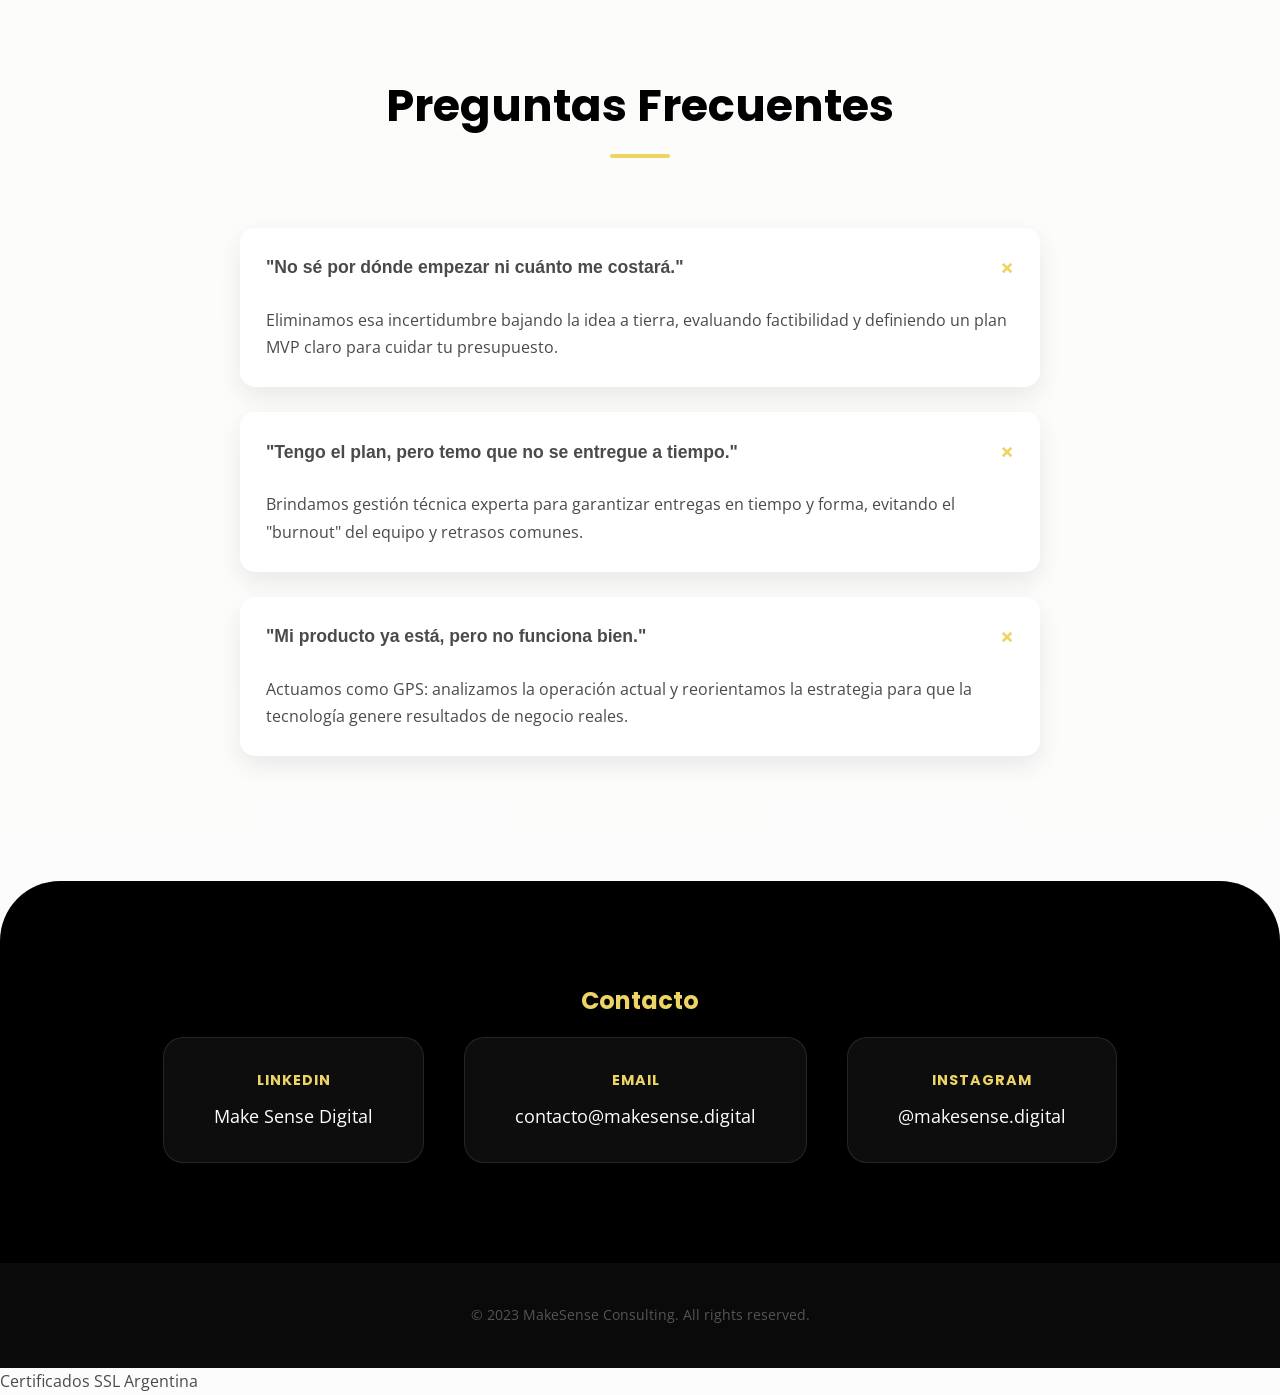
==== commit 32116a14: "Fix contact email domain to makesense.digital Co-Authored-By: Claude Opus 4.8 (1M context) <noreply@" ====
--- a/index.html
+++ b/index.html
@@ -898,9 +898,9 @@
                     <span class="contact-value">Make Sense Digital</span>
                 </a>
 
-                <a href="mailto:contacto@makesense.com" class="contact-card">
+                <a href="mailto:contacto@makesense.digital" class="contact-card">
                     <span class="contact-label" data-i18n="lbl_email">Email</span>
-                    <span class="contact-value">contacto@makesense.com</span>
+                    <span class="contact-value">contacto@makesense.digital</span>
                 </a>
 
                 <a href="https://instagram.com/makesense.digital" target="_blank" class="contact-card">
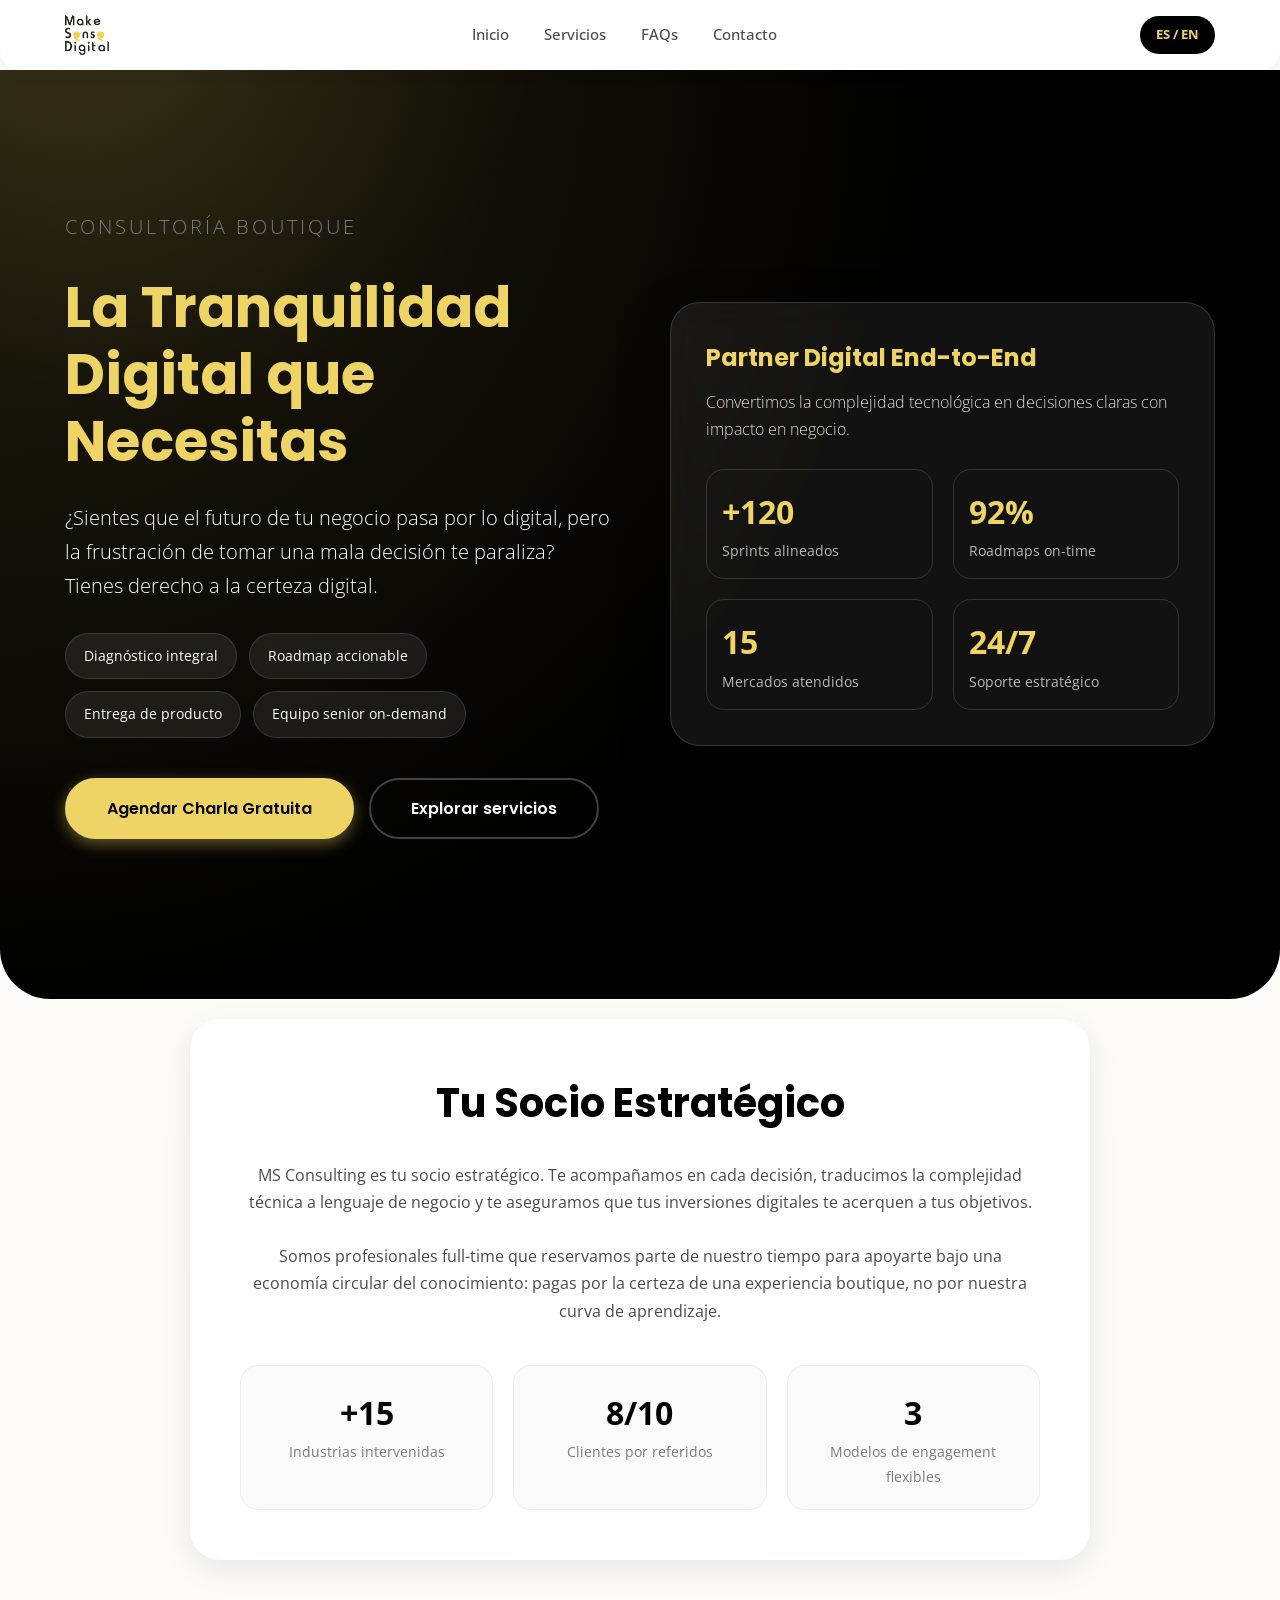
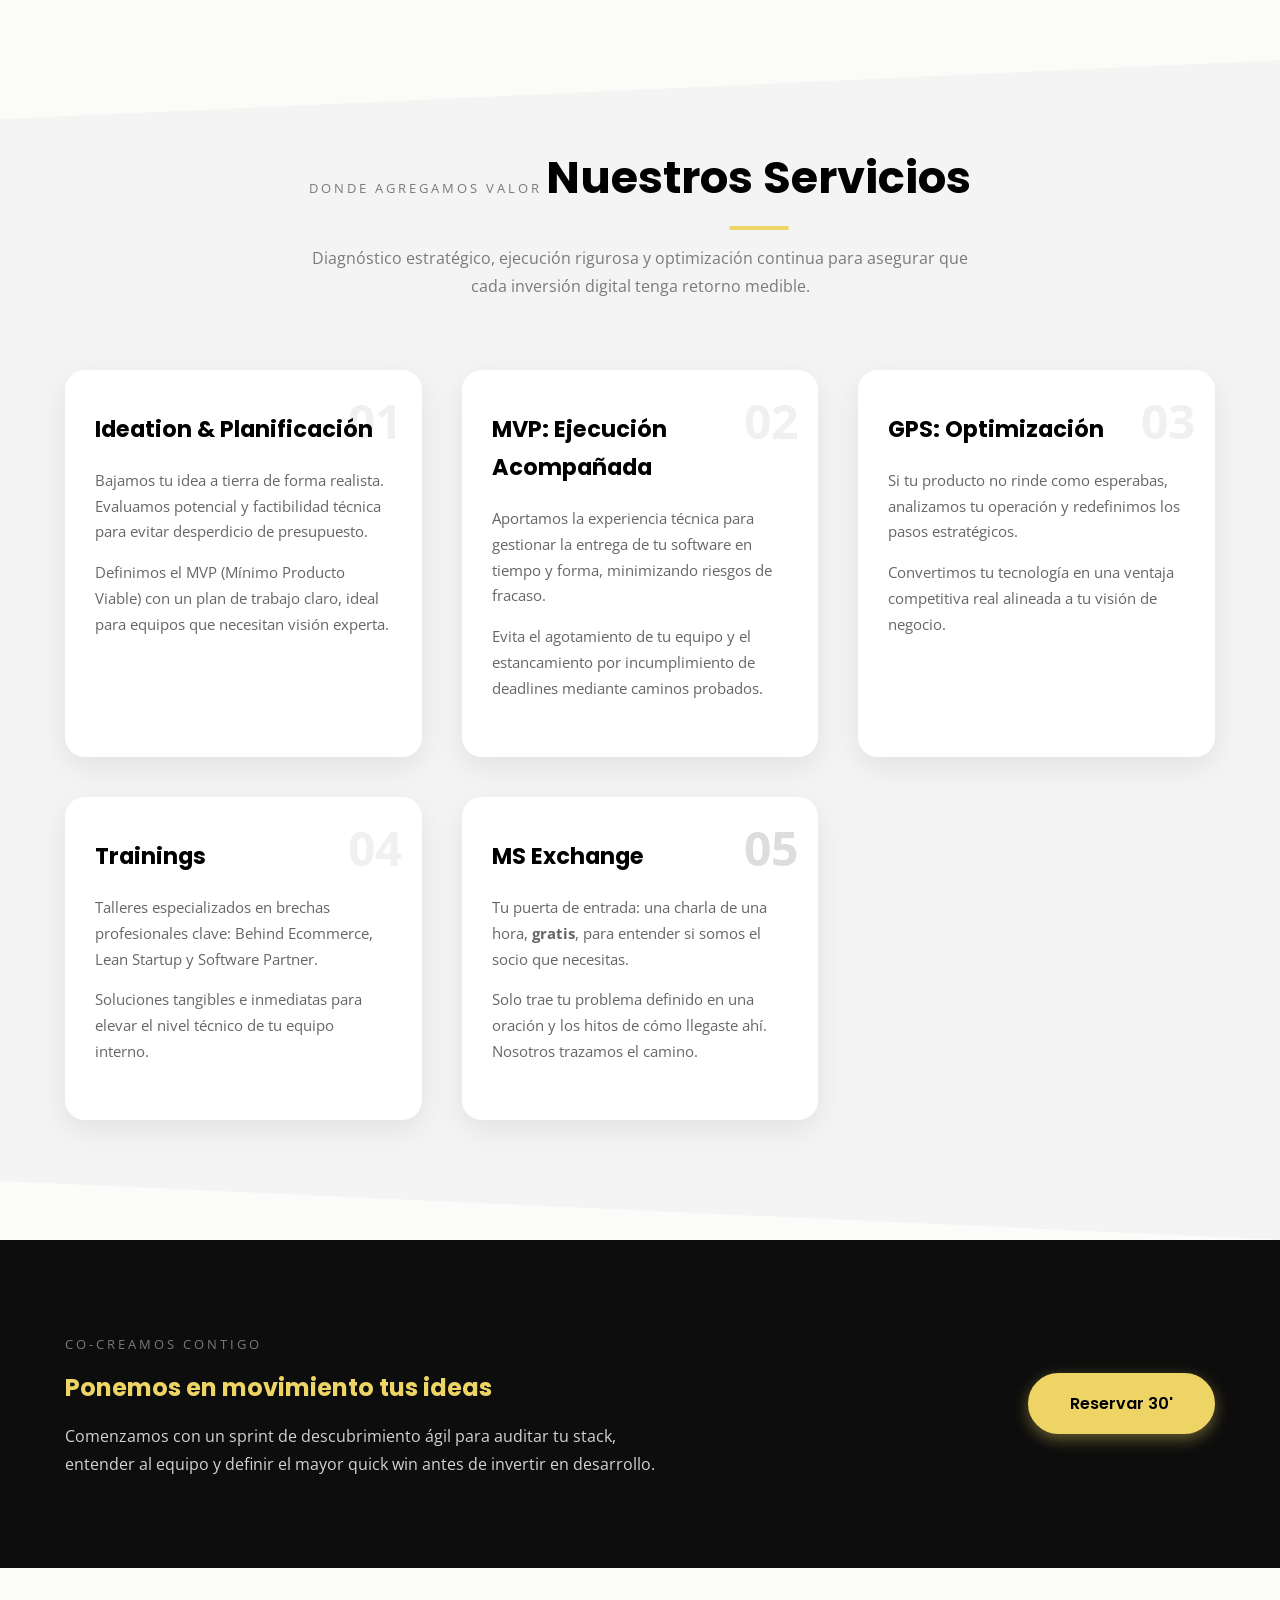
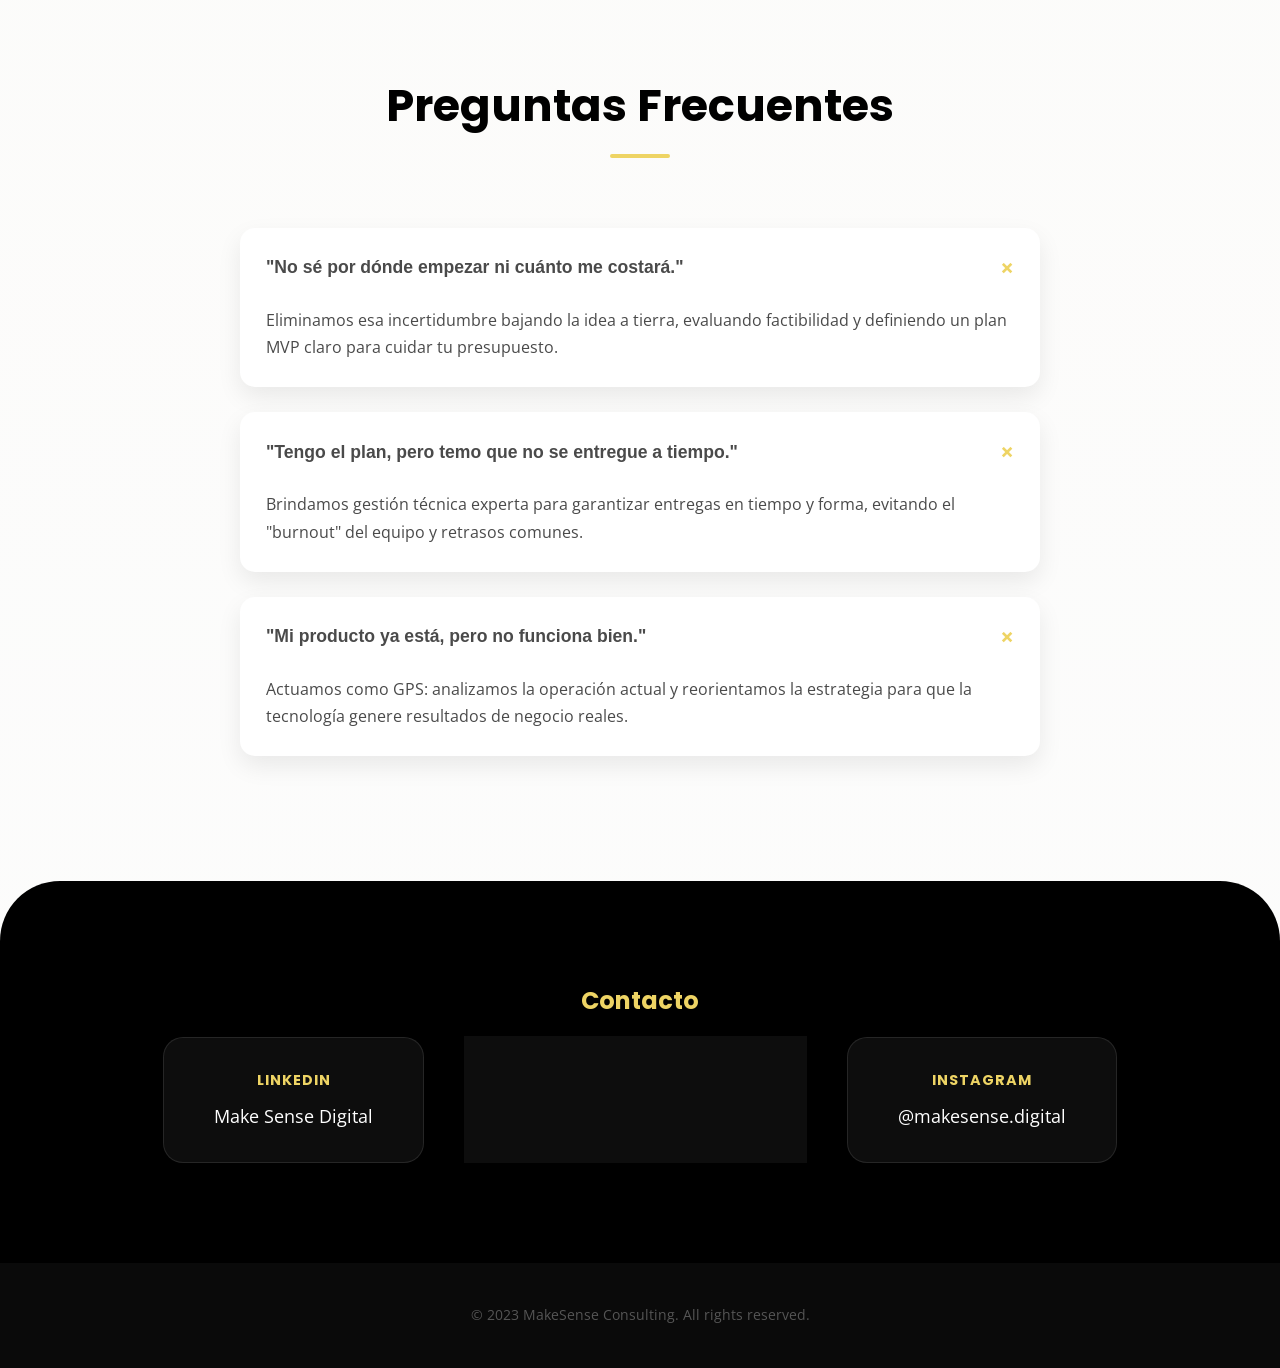
==== commit 5475aabb: "security(markup): remove the document.write trust-seal injection F3, the last of the fix-now bucket." ====
--- a/index.html
+++ b/index.html
@@ -690,10 +690,6 @@
             }
         }
     </style>
-    <script type="text/javascript">
-        const tlJsHost = ((window.location.protocol == "https:") ? "https://secure.trust-provider.com/" : "http://www.trustlogo.com/");
-        document.write(unescape("<script src='" + tlJsHost + "trustlogo/javascript/trustlogo.js' type='text/javascript' %3E%3C/script%3E"));
-    </script>
 </head>
 <body>
 
@@ -1028,7 +1024,5 @@
             document.querySelector('.lang-switch').textContent = currentLang === 'es' ? 'ES / EN' : 'EN / ES';
         }
     </script>
-    <script language="JavaScript" type="text/javascript">TrustLogo("https://micuenta.donweb.com/img/sectigo_positive_sm.png", "CL1", "none");</script>
-    <a href="https://donweb.com/es-ar/certificados-ssl" id="comodoTL" title="Certificados SSL Argentina">Certificados SSL Argentina</a>
 </body>
 </html>
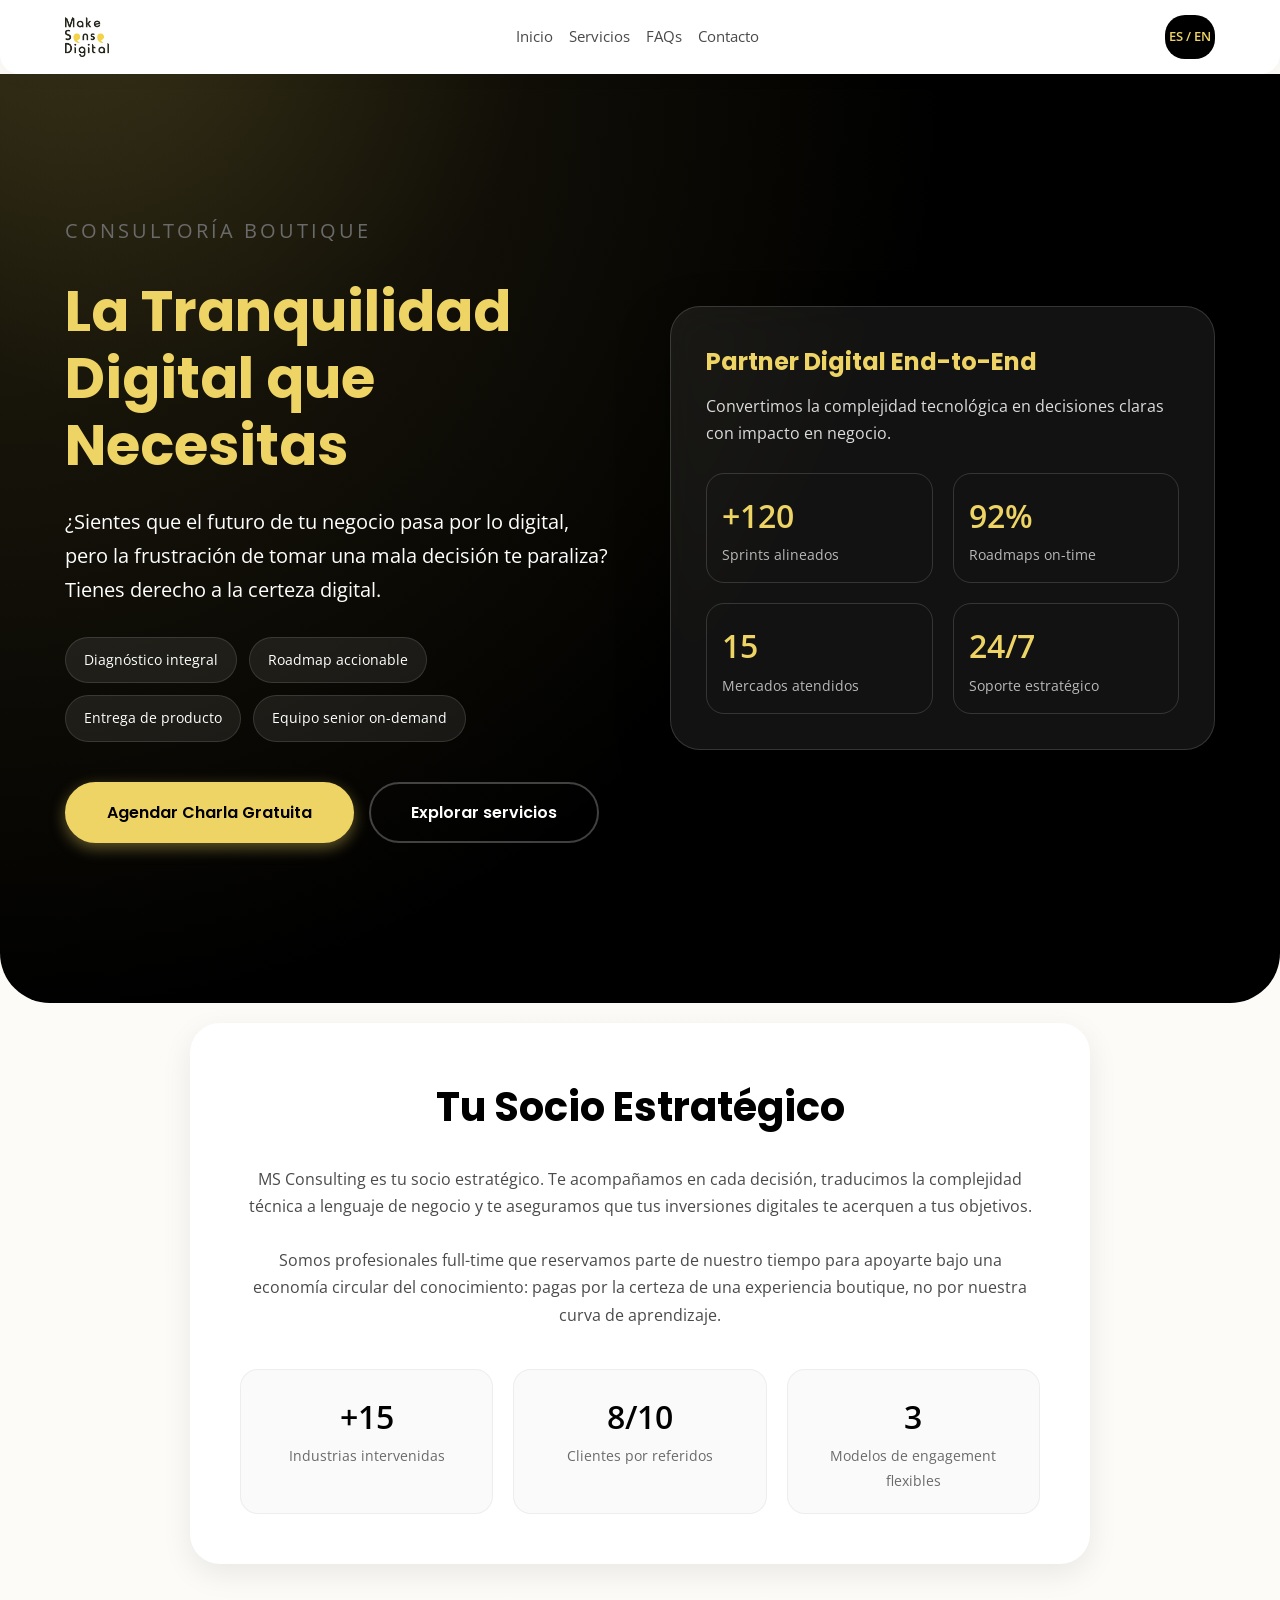
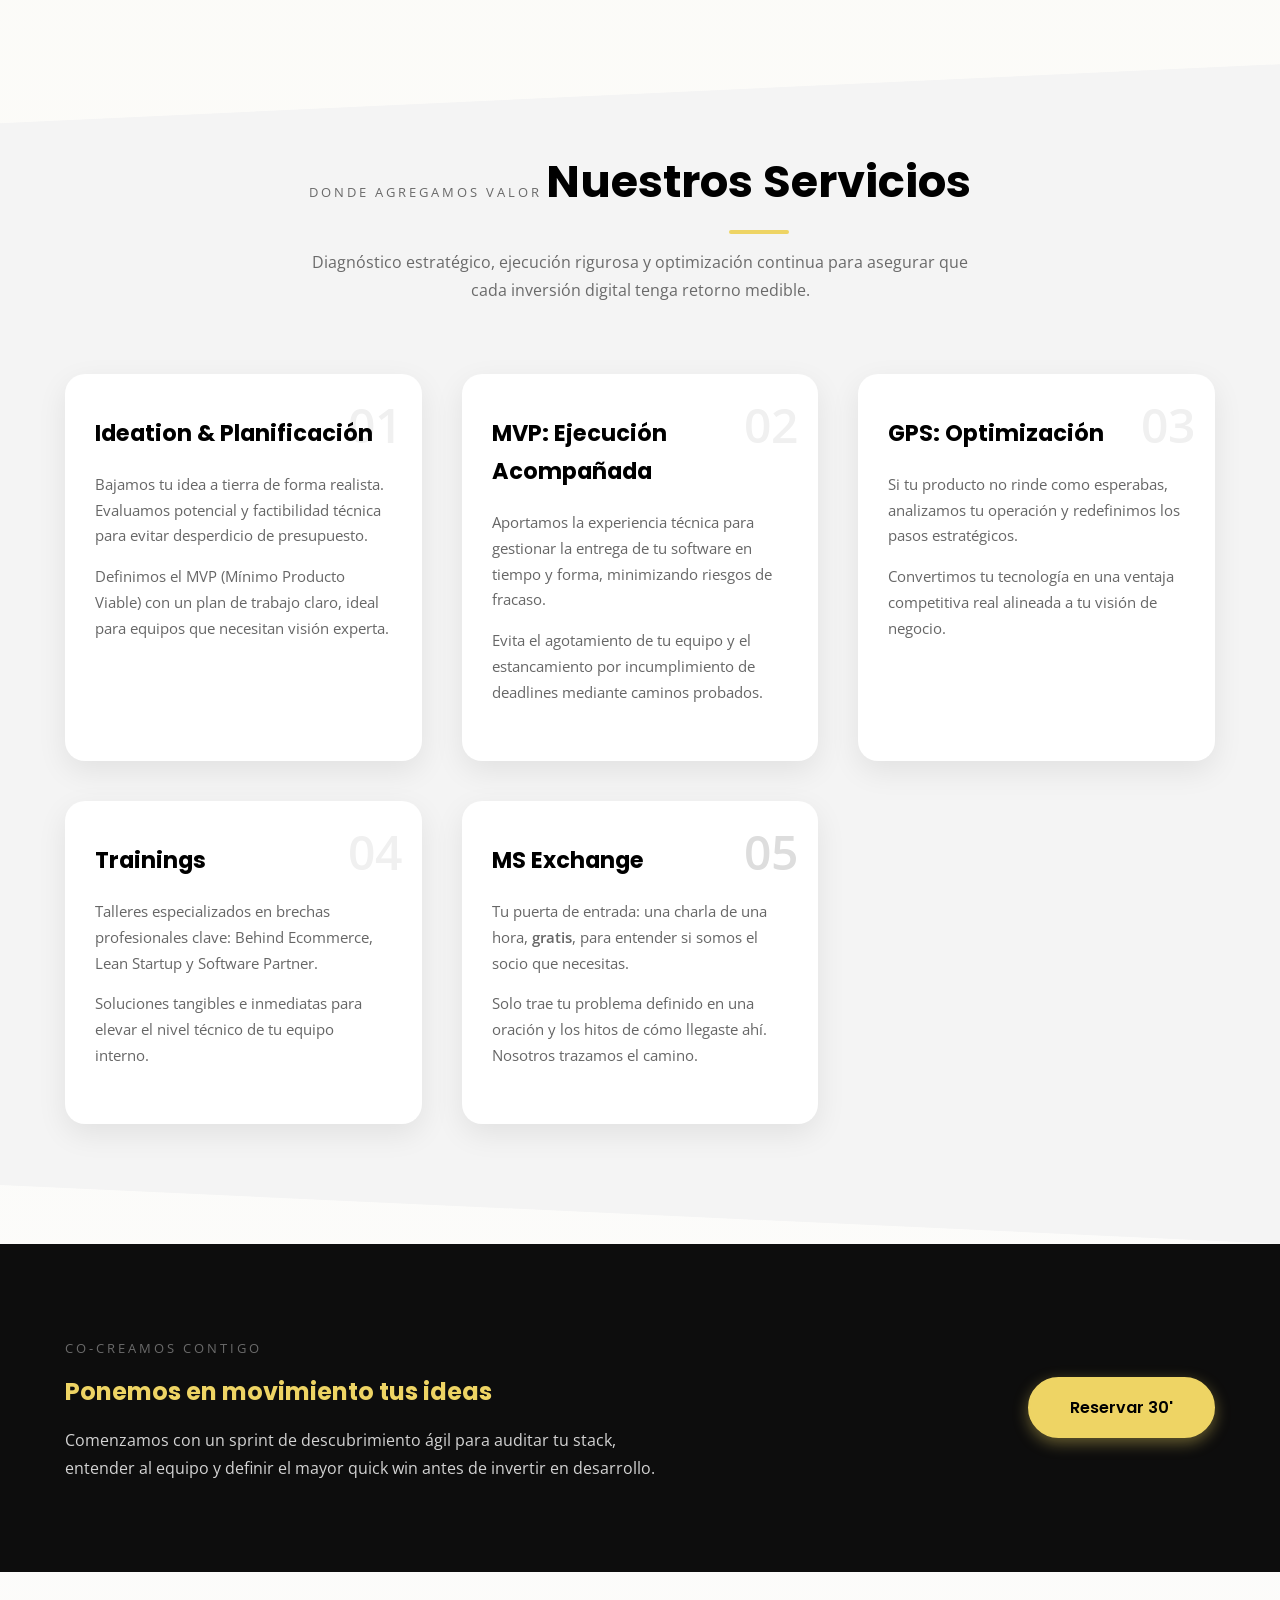
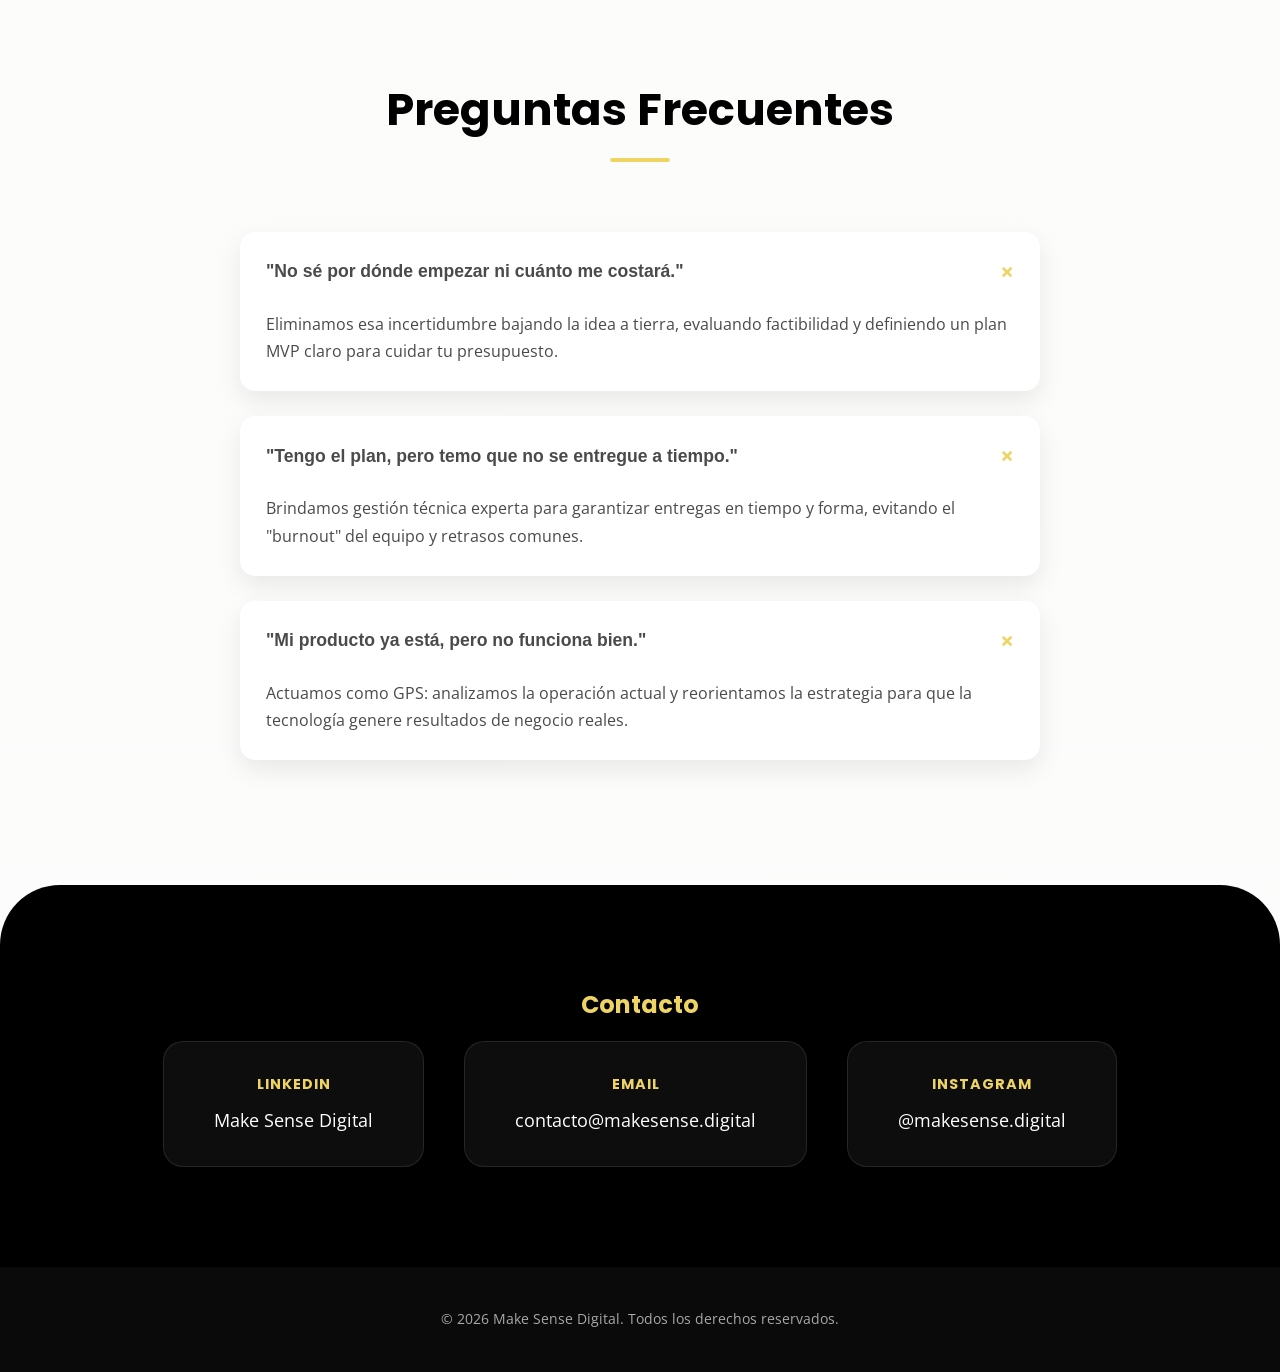
==== commit c4439090: "fix(site): extract the stylesheet, self-host the fonts, meet §6c and §26 The debt bucket, worked in " ====
--- a/index.html
+++ b/index.html
@@ -14,684 +14,24 @@
     <meta property="og:title" content="Make Sense Digital | Innovation & Tech Consultancy">
     <meta property="og:description" content="Te guiamos para tomar decisiones tecnológicas seguras: ideación, MVP, optimización y trainings a medida.">
     <meta property="og:type" content="website">
-    <meta property="og:image" content="Logos MK Sense/logo_full.png">
+    <meta property="og:image" content="https://makesense.digital/assets/logo_full.png">
     <meta property="og:url" content="https://makesense.digital">
     <meta name="theme-color" content="#000000">
     <title>Make Sense Digital | Innovation & Tech Consultancy</title>
+    <link rel="canonical" href="https://makesense.digital/">
     
-    <link rel="icon" href="Logos MK Sense/logo_monocromo_oscuro.png" type="image/png">
-    <link rel="apple-touch-icon" href="Logos MK Sense/logo_monocromo_oscuro.png">
-    <link rel="preload" as="image" href="Logos MK Sense/logo_full.png">
-
-    <link rel="preconnect" href="https://fonts.googleapis.com">
-    <link rel="preconnect" href="https://fonts.gstatic.com" crossorigin>
-    <link href="https://fonts.googleapis.com/css2?family=Open+Sans:wght@400;600&family=Poppins:wght@300;600;700&display=swap" rel="stylesheet">
+    <link rel="icon" href="assets/logo_monocromo_oscuro.png" type="image/png">
+    <link rel="apple-touch-icon" href="assets/logo_monocromo_oscuro.png">
+    <link rel="preload" as="image" href="assets/logo_full.png">
+
+    <link rel="stylesheet" href="assets/fonts.css?v=2">
+    <link rel="preload" as="font" type="font/woff2" href="assets/fonts/poppins-700-latin.woff2" crossorigin>
+    <link rel="preload" as="font" type="font/woff2" href="assets/fonts/open-sans-400-latin.woff2" crossorigin>
     
-    <style>
-        /* --- CSS VARIABLES & RESET --- */
-        :root {
-            --primary-black: #000000;
-            --accent-yellow: #EED464; /* RGB(238,212,100) */
-            --accent-yellow-dark: #d6b93f;
-            --text-grey: #4a4a4a;
-            --muted-grey: #7a7a7a;
-            --light-bg: #f4f4f4;
-            --white: #ffffff;
-            --card-shadow: 0 10px 30px rgba(0,0,0,0.08);
-            --hover-shadow: 0 15px 35px rgba(238, 212, 100, 0.2);
-            --glass-bg: rgba(255,255,255,0.07);
-            --hero-gradient: radial-gradient(circle at top left, rgba(238,212,100,0.15), transparent 60%);
-            
-            /* Typography */
-            --font-title: 'Poppins', sans-serif;
-            --font-body: 'Open Sans', sans-serif;
-        }
-
-        * {
-            margin: 0;
-            padding: 0;
-            box-sizing: border-box;
-            scroll-behavior: smooth;
-        }
-
-        body {
-            font-family: var(--font-body);
-            color: var(--text-grey);
-            line-height: 1.7;
-            background-color: #fcfcfc;
-            background-image: linear-gradient(180deg, rgba(238,212,100,0.04), rgba(0,0,0,0));
-            overflow-x: hidden;
-            min-height: 100vh;
-        }
-
-        h1, h2, h3, h4 {
-            font-family: var(--font-title);
-            color: var(--primary-black);
-        }
-
-        a {
-            text-decoration: none;
-            color: inherit;
-            transition: 0.3s ease;
-        }
-
-        a:focus-visible,
-        button:focus-visible,
-        .lang-switch:focus-visible {
-            outline: 2px dashed var(--accent-yellow);
-            outline-offset: 4px;
-        }
-
-        ul { list-style: none; }
-
-        .container {
-            max-width: 1200px;
-            margin: 0 auto;
-            padding: 0 25px;
-        }
-
-        /* --- ANIMATIONS (Scroll Reveal) --- */
-        .reveal {
-            opacity: 0;
-            transform: translateY(30px);
-            transition: all 0.8s ease-out;
-        }
-
-        .reveal.active {
-            opacity: 1;
-            transform: translateY(0);
-        }
-
-        /* --- BUTTONS --- */
-        .btn {
-            display: inline-block;
-            background-color: var(--accent-yellow);
-            color: var(--primary-black);
-            padding: 15px 40px;
-            font-family: var(--font-title);
-            font-weight: 600;
-            border-radius: 50px; /* Rounded Pill Shape */
-            border: 2px solid var(--accent-yellow);
-            box-shadow: 0 5px 15px rgba(238, 212, 100, 0.4);
-            transform: translateY(0);
-        }
-
-        .btn:hover {
-            background-color: transparent;
-            border: 2px solid var(--accent-yellow);
-            color: var(--accent-yellow);
-            transform: translateY(-3px);
-            box-shadow: 0 8px 20px rgba(238, 212, 100, 0.6);
-        }
-
-        .btn-secondary {
-            background: transparent;
-            color: var(--white);
-            border: 2px solid rgba(255,255,255,0.25);
-            box-shadow: none;
-        }
-
-        .btn-secondary:hover {
-            border-color: var(--accent-yellow);
-            color: var(--accent-yellow);
-        }
-
-        /* --- HEADER --- */
-        header {
-            background-color: rgba(255, 255, 255, 0.95);
-            backdrop-filter: blur(10px);
-            padding: 15px 0;
-            position: sticky;
-            top: 0;
-            z-index: 1000;
-            box-shadow: 0 4px 20px rgba(0,0,0,0.03);
-            border-bottom-left-radius: 20px;
-            border-bottom-right-radius: 20px;
-        }
-
-        .nav-container {
-            display: flex;
-            justify-content: space-between;
-            align-items: center;
-        }
-
-        .logo-img {
-            height: 40px;
-            width: auto;
-            display: block;
-        }
-
-        nav ul {
-            display: flex;
-            gap: 35px;
-            align-items: center;
-        }
-
-        nav a {
-            font-weight: 500;
-            font-size: 0.95rem;
-            position: relative;
-        }
-
-        nav a::after {
-            content: '';
-            position: absolute;
-            width: 0;
-            height: 2px;
-            bottom: -5px;
-            left: 0;
-            background-color: var(--accent-yellow);
-            transition: width 0.3s;
-        }
-
-        nav a:hover::after {
-            width: 100%;
-        }
-
-        .lang-switch {
-            cursor: pointer;
-            font-weight: 700;
-            font-size: 0.8rem;
-            background: var(--primary-black);
-            color: var(--accent-yellow);
-            padding: 8px 16px;
-            border-radius: 20px;
-            transition: transform 0.2s;
-        }
-        
-        .lang-switch:hover {
-            transform: scale(1.05);
-        }
-
-        /* --- HERO SECTION --- */
-        .hero {
-            background-color: var(--primary-black);
-            background-image: var(--hero-gradient);
-            color: var(--white);
-            padding: 140px 0 160px 0;
-            text-align: left;
-            position: relative;
-            /* Curved bottom for less "square" look */
-            border-bottom-left-radius: 50px; 
-            border-bottom-right-radius: 50px;
-            overflow: hidden;
-        }
-
-        /* Abstract background decoration */
-        .hero::before {
-            content: '';
-            position: absolute;
-            top: -50%;
-            left: -20%;
-            width: 800px;
-            height: 800px;
-            background: radial-gradient(circle, rgba(238,212,100,0.1) 0%, rgba(0,0,0,0) 70%);
-            border-radius: 50%;
-            z-index: 0;
-        }
-
-        .hero .container {
-            position: relative;
-            z-index: 1;
-        }
-
-        .hero-grid {
-            display: grid;
-            grid-template-columns: repeat(auto-fit, minmax(280px, 1fr));
-            align-items: center;
-            gap: 60px;
-        }
-
-        .hero-text {
-            max-width: 640px;
-        }
-
-        .hero h1 {
-            color: var(--accent-yellow);
-            font-size: 3.5rem;
-            margin-bottom: 25px;
-            font-weight: 700;
-            line-height: 1.2;
-        }
-
-        .hero p {
-            font-size: 1.25rem;
-            max-width: 750px;
-            margin: 0 0 30px 0;
-            font-weight: 300;
-            opacity: 0.9;
-        }
-
-        .hero-eyebrow {
-            text-transform: uppercase;
-            letter-spacing: 3px;
-            font-size: 0.85rem;
-            color: var(--muted-grey);
-            margin-bottom: 18px;
-            font-weight: 600;
-        }
-
-        .hero-pill-list {
-            display: flex;
-            flex-wrap: wrap;
-            gap: 12px;
-            margin-bottom: 40px;
-        }
-
-        .hero-pill {
-            background: rgba(255,255,255,0.08);
-            color: var(--white);
-            padding: 10px 18px;
-            border-radius: 999px;
-            font-size: 0.9rem;
-            border: 1px solid rgba(255,255,255,0.12);
-        }
-
-        .cta-group {
-            display: flex;
-            flex-wrap: wrap;
-            gap: 15px;
-            align-items: center;
-        }
-
-        .hero-card {
-            background: var(--glass-bg);
-            border: 1px solid rgba(255,255,255,0.15);
-            padding: 35px;
-            border-radius: 30px;
-            box-shadow: 0 20px 50px rgba(0,0,0,0.35);
-            backdrop-filter: blur(18px);
-        }
-
-        .hero-card h3 {
-            color: var(--accent-yellow);
-            margin-bottom: 10px;
-            font-size: 1.5rem;
-        }
-
-        .hero-card p {
-            margin-bottom: 25px;
-            font-size: 1rem;
-            opacity: 0.85;
-        }
-
-        .hero-metrics {
-            display: grid;
-            grid-template-columns: repeat(2, minmax(120px, 1fr));
-            gap: 20px;
-        }
-
-        .metric {
-            padding: 15px;
-            border-radius: 18px;
-            border: 1px solid rgba(255,255,255,0.15);
-        }
-
-        .metric-value {
-            font-size: 2rem;
-            font-weight: 700;
-            color: var(--accent-yellow);
-        }
-
-        .metric-label {
-            display: block;
-            font-size: 0.9rem;
-            color: rgba(255,255,255,0.7);
-        }
-
-        /* --- ABOUT --- */
-        .about {
-            padding: 100px 0;
-        }
-        
-        .about-card {
-            background: var(--white);
-            padding: 50px;
-            border-radius: 30px;
-            box-shadow: var(--card-shadow);
-            text-align: center;
-            max-width: 900px;
-            margin: -80px auto 0 auto; /* Overlap effect */
-            position: relative;
-            z-index: 2;
-        }
-
-        .about h2 {
-            font-size: 2.5rem;
-            margin-bottom: 25px;
-        }
-
-        .about-highlights {
-            display: grid;
-            grid-template-columns: repeat(auto-fit, minmax(180px, 1fr));
-            gap: 20px;
-            margin-top: 40px;
-        }
-
-        .highlight-card {
-            padding: 20px;
-            border-radius: 18px;
-            border: 1px solid rgba(0,0,0,0.05);
-            background: #fafafa;
-        }
-
-        .highlight-number {
-            font-size: 2rem;
-            font-weight: 700;
-            color: var(--primary-black);
-        }
-
-        .highlight-label {
-            display: block;
-            font-size: 0.9rem;
-            color: var(--muted-grey);
-        }
-
-        /* --- SERVICES --- */
-        .services {
-            padding: 80px 0 120px 0;
-            background-color: var(--light-bg);
-            /* Soft curve separator */
-            clip-path: polygon(0 5%, 100% 0, 100% 100%, 0 95%); 
-        }
-
-        .section-header {
-            text-align: center;
-            margin-bottom: 70px;
-        }
-        
-        .section-tag {
-            display: inline-block;
-            font-size: 0.8rem;
-            text-transform: uppercase;
-            letter-spacing: 3px;
-            color: var(--muted-grey);
-            margin-bottom: 12px;
-        }
-        
-        .section-header h2 {
-            font-size: 2.8rem;
-            position: relative;
-            display: inline-block;
-        }
-        
-        .section-header h2::after {
-            content: '';
-            display: block;
-            width: 60px;
-            height: 4px;
-            background: var(--accent-yellow);
-            margin: 10px auto 0;
-            border-radius: 2px;
-        }
-
-        .section-description {
-            max-width: 680px;
-            margin: 15px auto 0;
-            color: var(--muted-grey);
-            font-size: 1rem;
-        }
-
-        .services-grid {
-            display: grid;
-            grid-template-columns: repeat(auto-fit, minmax(320px, 1fr));
-            gap: 40px;
-        }
-
-        .service-card {
-            background: var(--white);
-            padding: 40px 30px;
-            border-radius: 20px; /* Round corners */
-            box-shadow: var(--card-shadow);
-            transition: all 0.4s ease;
-            position: relative;
-            overflow: hidden;
-            border-top: 0 solid var(--accent-yellow);
-        }
-
-        .service-card:hover {
-            transform: translateY(-10px);
-            box-shadow: var(--hover-shadow);
-            border-top: 5px solid var(--accent-yellow);
-        }
-
-        .service-number {
-            font-size: 3rem;
-            font-weight: 700;
-            color: #f0f0f0;
-            position: absolute;
-            top: 10px;
-            right: 20px;
-            z-index: 0;
-        }
-
-        .service-card h3 {
-            font-size: 1.4rem;
-            margin-bottom: 20px;
-            position: relative;
-            z-index: 1;
-        }
-
-        .service-card p {
-            font-size: 0.95rem;
-            color: #666;
-            margin-bottom: 15px;
-            position: relative;
-            z-index: 1;
-        }
-
-        /* --- CTA BANNER --- */
-        .cta-banner {
-            padding: 90px 0;
-            background: #0d0d0d;
-            color: var(--white);
-        }
-
-        .cta-banner .cta-content {
-            display: flex;
-            align-items: center;
-            justify-content: space-between;
-            gap: 40px;
-            flex-wrap: wrap;
-        }
-
-        .cta-banner h2 {
-            color: var(--accent-yellow);
-            margin-bottom: 15px;
-        }
-
-        .cta-banner p {
-            color: rgba(255,255,255,0.82);
-            max-width: 620px;
-        }
-
-
-        /* --- FAQS --- */
-        .faqs {
-            padding: 100px 0;
-        }
-
-        .faq-item {
-            max-width: 800px;
-            margin: 0 auto 25px auto;
-            border-radius: 15px;
-            background: var(--white);
-            box-shadow: 0 5px 15px rgba(0,0,0,0.03);
-            overflow: hidden;
-            border: 1px solid rgba(0,0,0,0.05);
-            transition: all 0.3s;
-        }
-
-        .faq-question {
-            padding: 25px;
-            width: 100%;
-            background: none;
-            border: none;
-            cursor: pointer;
-            font-weight: 600;
-            display: flex;
-            justify-content: space-between;
-            align-items: center;
-            font-size: 1.1rem;
-            text-align: left;
-            color: inherit;
-        }
-
-        .faq-question:hover {
-            background-color: #fafafa;
-        }
-
-        .icon-plus {
-            font-size: 1.5rem;
-            color: var(--accent-yellow);
-            transition: transform 0.3s;
-        }
-
-        .faq-answer {
-            max-height: 0;
-            overflow: hidden;
-            transition: max-height 0.3s ease-out;
-            padding: 0 25px;
-            opacity: 0;
-        }
-
-        .faq-item.active .faq-answer {
-            max-height: 300px; /* Arbitrary large height */
-            padding-bottom: 25px;
-            opacity: 1;
-        }
-        
-        .faq-item.active .icon-plus {
-            transform: rotate(45deg);
-        }
-        
-        .faq-item.active {
-            box-shadow: 0 10px 25px rgba(0,0,0,0.08);
-            border-color: transparent;
-        }
-
-        /* --- CONTACT --- */
-        .contact {
-            padding: 100px 0;
-            background-color: var(--primary-black);
-            color: var(--white);
-            text-align: center;
-            border-top-left-radius: 60px;
-            border-top-right-radius: 60px;
-        }
-
-        .contact h2 {
-            color: var(--accent-yellow);
-            margin-bottom: 15px;
-        }
-        
-        .contact p {
-            margin-bottom: 50px;
-            font-size: 1.2rem;
-            opacity: 0.8;
-        }
-
-        .contact-container {
-            display: flex;
-            justify-content: center;
-            gap: 40px;
-            flex-wrap: wrap;
-        }
-
-        .contact-card {
-            background: rgba(255,255,255,0.05);
-            padding: 30px 50px;
-            border-radius: 20px;
-            backdrop-filter: blur(5px);
-            transition: 0.3s;
-            border: 1px solid rgba(255,255,255,0.1);
-        }
-
-        .contact-card:hover {
-            background: rgba(255,255,255,0.1);
-            transform: translateY(-5px);
-        }
-
-        .contact-label {
-            display: block;
-            color: var(--accent-yellow);
-            font-weight: 700;
-            font-family: var(--font-title);
-            margin-bottom: 10px;
-            text-transform: uppercase;
-            letter-spacing: 1px;
-            font-size: 0.9rem;
-        }
-        
-        .contact-value {
-            font-size: 1.1rem;
-        }
-
-        /* --- FOOTER --- */
-        footer {
-            background-color: #0a0a0a; /* Slightly lighter than black */
-            color: #555;
-            text-align: center;
-            padding: 40px 0;
-            font-size: 0.9rem;
-        }
-
-        /* --- RESPONSIVE --- */
-        @media (max-width: 768px) {
-            .nav-container {
-                flex-direction: column;
-                gap: 20px;
-            }
-            .hero {
-                padding: 100px 0;
-                border-radius: 0 0 30px 30px;
-                text-align: center;
-            }
-            .hero-grid {
-                grid-template-columns: 1fr;
-                gap: 30px;
-            }
-            .hero h1 {
-                font-size: 2.2rem;
-            }
-            .hero-pill-list {
-                justify-content: center;
-            }
-            .cta-group {
-                justify-content: center;
-            }
-            .hero-card {
-                text-align: center;
-            }
-            .hero-metrics {
-                grid-template-columns: repeat(2, minmax(120px, 1fr));
-            }
-            .about-card {
-                padding: 30px 20px;
-                margin-top: -50px;
-            }
-            .about-highlights {
-                grid-template-columns: repeat(auto-fit, minmax(140px, 1fr));
-            }
-            .cta-banner .cta-content {
-                flex-direction: column;
-                text-align: center;
-            }
-            .contact-container {
-                flex-direction: column;
-                gap: 20px;
-            }
-        }
-
-        @media (prefers-reduced-motion: reduce) {
-            * {
-                transition: none !important;
-                animation: none !important;
-            }
-        }
-    </style>
+    <link rel="stylesheet" href="styles.css?v=2">
 </head>
 <body>
+    <a class="skip-link" href="#main">Saltar al contenido</a>
 
     <!-- Google Tag Manager (noscript) -->
     <noscript><iframe src="https://www.googletagmanager.com/ns.html?id=GTM-P6JV5J3T" height="0" width="0" style="display:none;visibility:hidden"></iframe></noscript>
@@ -700,7 +40,7 @@
     <header>
         <div class="container nav-container">
             <a href="#" aria-label="Make Sense Digital">
-                <img src="Logos MK Sense/logo_full.png" alt="Logo de Make Sense Digital" class="logo-img" width="180" height="52">
+                <img src="assets/logo_full.png" alt="Logo de Make Sense Digital" class="logo-img" width="180" height="52">
             </a>
             <nav>
                 <ul>
@@ -713,6 +53,8 @@
             <div class="lang-switch" onclick="toggleLanguage()">ES / EN</div>
         </div>
     </header>
+
+    <main id="main">
 
     <section id="home" class="hero">
         <div class="container hero-grid">
@@ -732,7 +74,7 @@
                 </div>
             </div>
             <div class="hero-card reveal">
-                <h3 data-i18n="hero_card_title">Partner Digital End-to-End</h3>
+                <h2 data-i18n="hero_card_title">Partner Digital End-to-End</h2>
                 <p data-i18n="hero_card_copy">Convertimos la complejidad tecnológica en decisiones claras con impacto en negocio.</p>
                 <div class="hero-metrics">
                     <div class="metric">
@@ -795,35 +137,35 @@
             <div class="services-grid">
                 
                 <div class="service-card reveal">
-                    <span class="service-number">01</span>
+                    <span class="service-number" aria-hidden="true">01</span>
                     <h3 data-i18n="serv1_title">Ideation & Planificación</h3>
                     <p data-i18n="serv1_p1">Bajamos tu idea a tierra de forma realista. Evaluamos potencial y factibilidad técnica para evitar desperdicio de presupuesto.</p>
                     <p data-i18n="serv1_p2">Definimos el MVP (Mínimo Producto Viable) con un plan de trabajo claro, ideal para equipos que necesitan visión experta.</p>
                 </div>
 
                 <div class="service-card reveal">
-                    <span class="service-number">02</span>
+                    <span class="service-number" aria-hidden="true">02</span>
                     <h3 data-i18n="serv2_title">MVP: Ejecución Acompañada</h3>
                     <p data-i18n="serv2_p1">Aportamos la experiencia técnica para gestionar la entrega de tu software en tiempo y forma, minimizando riesgos de fracaso.</p>
                     <p data-i18n="serv2_p2">Evita el agotamiento de tu equipo y el estancamiento por incumplimiento de deadlines mediante caminos probados.</p>
                 </div>
 
                 <div class="service-card reveal">
-                    <span class="service-number">03</span>
+                    <span class="service-number" aria-hidden="true">03</span>
                     <h3 data-i18n="serv3_title">GPS: Optimización</h3>
                     <p data-i18n="serv3_p1">Si tu producto no rinde como esperabas, analizamos tu operación y redefinimos los pasos estratégicos.</p>
                     <p data-i18n="serv3_p2">Convertimos tu tecnología en una ventaja competitiva real alineada a tu visión de negocio.</p>
                 </div>
 
                 <div class="service-card reveal">
-                    <span class="service-number">04</span>
+                    <span class="service-number" aria-hidden="true">04</span>
                     <h3 data-i18n="serv4_title">Trainings</h3>
                     <p data-i18n="serv4_p1">Talleres especializados en brechas profesionales clave: Behind Ecommerce, Lean Startup y Software Partner.</p>
                     <p data-i18n="serv4_p2">Soluciones tangibles e inmediatas para elevar el nivel técnico de tu equipo interno.</p>
                 </div>
 
                 <div class="service-card reveal" style="border-top-color: var(--primary-black);">
-                    <span class="service-number" style="color:#ddd;">05</span>
+                    <span class="service-number" aria-hidden="true" style="color:#ddd;">05</span>
                     <h3 data-i18n="serv5_title">MS Exchange</h3>
                     <p data-i18n="serv5_p1">Tu puerta de entrada: una charla de una hora, <strong>gratis</strong>, para entender si somos el socio que necesitas.</p>
                     <p data-i18n="serv5_p2">Solo trae tu problema definido en una oración y los hitos de cómo llegaste ahí. Nosotros trazamos el camino.</p>
@@ -907,9 +249,11 @@
         </div>
     </section>
 
+    </main>
+
     <footer>
         <div class="container">
-            <p>&copy; 2023 MakeSense Consulting. All rights reserved.</p>
+            <p>&copy; 2026 Make Sense Digital. Todos los derechos reservados.</p>
         </div>
     </footer>
 
--- a/assets/fonts.css
+++ b/assets/fonts.css
@@ -0,0 +1,124 @@
+/* Self-hosted typefaces — Handbook §26.
+ *
+ * These were loaded from `fonts.googleapis.com` and `fonts.gstatic.com`: two third-party origins
+ * contacted on first render, before any consent choice, with no server available to proxy them.
+ * §26 names the remedy in as many words — "Self-hosting typefaces removes one of these outright
+ * and is faster."
+ *
+ * Only the `latin` and `latin-ext` subsets ship. The upstream stylesheet also carries cyrillic,
+ * greek and vietnamese; this site publishes Spanish and English, and a visitor should not download
+ * alphabets the page cannot render.
+ *
+ * URLs are QUOTED and ROOT-RELATIVE. Both are needed for the gate to see them at all: it reads
+ * references as literal strings, requires quotes, and does not resolve a path against the
+ * directory of the file it appears in. Unquoted or relative, these ten files read as orphans.
+ *
+ * URLs are root-relative rather than relative to this file. Both work in a browser; only the
+ * root-relative form is resolved by `check-assets`, which reads references as literal strings and
+ * does not resolve them against the directory of the file they appear in. A relative `url()` here
+ * reads to it as a missing file at the repository root AND leaves the real files looking like
+ * orphans — two findings for one correct line.
+ *
+ * `font-display: swap` is kept from the original: text paints immediately in the fallback and
+ * swaps when the file arrives, rather than leaving the page blank while it loads.
+ */
+
+/* Open Sans 400 — latin-ext */
+@font-face {
+  font-family: 'Open Sans';
+  font-style: normal;
+  font-weight: 400;
+  font-display: swap;
+  src: url("/assets/fonts/open-sans-400-latin-ext.woff2") format('woff2');
+  unicode-range: U+0100-02BA, U+02BD-02C5, U+02C7-02CC, U+02CE-02D7, U+02DD-02FF, U+0304, U+0308, U+0329, U+1D00-1DBF, U+1E00-1E9F, U+1EF2-1EFF, U+2020, U+20A0-20AB, U+20AD-20C0, U+2113, U+2C60-2C7F, U+A720-A7FF;
+}
+
+/* Open Sans 400 — latin */
+@font-face {
+  font-family: 'Open Sans';
+  font-style: normal;
+  font-weight: 400;
+  font-display: swap;
+  src: url("/assets/fonts/open-sans-400-latin.woff2") format('woff2');
+  unicode-range: U+0000-00FF, U+0131, U+0152-0153, U+02BB-02BC, U+02C6, U+02DA, U+02DC, U+0304, U+0308, U+0329, U+2000-206F, U+20AC, U+2122, U+2191, U+2193, U+2212, U+2215, U+FEFF, U+FFFD;
+}
+
+/* Open Sans 600 — latin-ext */
+@font-face {
+  font-family: 'Open Sans';
+  font-style: normal;
+  font-weight: 600;
+  font-display: swap;
+  src: url("/assets/fonts/open-sans-600-latin-ext.woff2") format('woff2');
+  unicode-range: U+0100-02BA, U+02BD-02C5, U+02C7-02CC, U+02CE-02D7, U+02DD-02FF, U+0304, U+0308, U+0329, U+1D00-1DBF, U+1E00-1E9F, U+1EF2-1EFF, U+2020, U+20A0-20AB, U+20AD-20C0, U+2113, U+2C60-2C7F, U+A720-A7FF;
+}
+
+/* Open Sans 600 — latin */
+@font-face {
+  font-family: 'Open Sans';
+  font-style: normal;
+  font-weight: 600;
+  font-display: swap;
+  src: url("/assets/fonts/open-sans-600-latin.woff2") format('woff2');
+  unicode-range: U+0000-00FF, U+0131, U+0152-0153, U+02BB-02BC, U+02C6, U+02DA, U+02DC, U+0304, U+0308, U+0329, U+2000-206F, U+20AC, U+2122, U+2191, U+2193, U+2212, U+2215, U+FEFF, U+FFFD;
+}
+
+/* Poppins 300 — latin-ext */
+@font-face {
+  font-family: 'Poppins';
+  font-style: normal;
+  font-weight: 300;
+  font-display: swap;
+  src: url("/assets/fonts/poppins-300-latin-ext.woff2") format('woff2');
+  unicode-range: U+0100-02BA, U+02BD-02C5, U+02C7-02CC, U+02CE-02D7, U+02DD-02FF, U+0304, U+0308, U+0329, U+1D00-1DBF, U+1E00-1E9F, U+1EF2-1EFF, U+2020, U+20A0-20AB, U+20AD-20C0, U+2113, U+2C60-2C7F, U+A720-A7FF;
+}
+
+/* Poppins 300 — latin */
+@font-face {
+  font-family: 'Poppins';
+  font-style: normal;
+  font-weight: 300;
+  font-display: swap;
+  src: url("/assets/fonts/poppins-300-latin.woff2") format('woff2');
+  unicode-range: U+0000-00FF, U+0131, U+0152-0153, U+02BB-02BC, U+02C6, U+02DA, U+02DC, U+0304, U+0308, U+0329, U+2000-206F, U+20AC, U+2122, U+2191, U+2193, U+2212, U+2215, U+FEFF, U+FFFD;
+}
+
+/* Poppins 600 — latin-ext */
+@font-face {
+  font-family: 'Poppins';
+  font-style: normal;
+  font-weight: 600;
+  font-display: swap;
+  src: url("/assets/fonts/poppins-600-latin-ext.woff2") format('woff2');
+  unicode-range: U+0100-02BA, U+02BD-02C5, U+02C7-02CC, U+02CE-02D7, U+02DD-02FF, U+0304, U+0308, U+0329, U+1D00-1DBF, U+1E00-1E9F, U+1EF2-1EFF, U+2020, U+20A0-20AB, U+20AD-20C0, U+2113, U+2C60-2C7F, U+A720-A7FF;
+}
+
+/* Poppins 600 — latin */
+@font-face {
+  font-family: 'Poppins';
+  font-style: normal;
+  font-weight: 600;
+  font-display: swap;
+  src: url("/assets/fonts/poppins-600-latin.woff2") format('woff2');
+  unicode-range: U+0000-00FF, U+0131, U+0152-0153, U+02BB-02BC, U+02C6, U+02DA, U+02DC, U+0304, U+0308, U+0329, U+2000-206F, U+20AC, U+2122, U+2191, U+2193, U+2212, U+2215, U+FEFF, U+FFFD;
+}
+
+/* Poppins 700 — latin-ext */
+@font-face {
+  font-family: 'Poppins';
+  font-style: normal;
+  font-weight: 700;
+  font-display: swap;
+  src: url("/assets/fonts/poppins-700-latin-ext.woff2") format('woff2');
+  unicode-range: U+0100-02BA, U+02BD-02C5, U+02C7-02CC, U+02CE-02D7, U+02DD-02FF, U+0304, U+0308, U+0329, U+1D00-1DBF, U+1E00-1E9F, U+1EF2-1EFF, U+2020, U+20A0-20AB, U+20AD-20C0, U+2113, U+2C60-2C7F, U+A720-A7FF;
+}
+
+/* Poppins 700 — latin */
+@font-face {
+  font-family: 'Poppins';
+  font-style: normal;
+  font-weight: 700;
+  font-display: swap;
+  src: url("/assets/fonts/poppins-700-latin.woff2") format('woff2');
+  unicode-range: U+0000-00FF, U+0131, U+0152-0153, U+02BB-02BC, U+02C6, U+02DA, U+02DC, U+0304, U+0308, U+0329, U+2000-206F, U+20AC, U+2122, U+2191, U+2193, U+2212, U+2215, U+FEFF, U+FFFD;
+}
--- a/styles.css
+++ b/styles.css
@@ -0,0 +1,726 @@
+/* Make Sense Digital — site styles.
+ *
+ * EXTRACTED FROM index.html ON 2026-08-12, and the move is not cosmetic. `check-markup` reads the
+ * four mobile render rules out of `.css` files, so while this lived in a `<style>` block THREE OF
+ * THE FOUR RAN AGAINST AN EMPTY STRING and reported nothing — which reads exactly like passing.
+ * A full-height rule using the wrong viewport unit sat here the whole time, uncaught.
+ * (Not written literally: the check reads comments too, and would flag this line. Reported as
+ * engineering-handbook#56; fixed here by giving the rules something to read.)
+ *
+ * Cache invalidation is manual: there is no build, so no content-addressed filenames. The `?v=` in
+ * the markup comes from `config.assetVersion` and nowhere else, and the two are checked against
+ * each other by `check-config`. Bump both together or a returning visitor gets this file cached
+ * against new markup.
+ */
+
+/* --- CSS VARIABLES & RESET --- */
+:root {
+    --primary-black: #000000;
+    --accent-yellow: #EED464; /* RGB(238,212,100) */
+    --accent-yellow-dark: #d6b93f;
+    --text-grey: #4a4a4a;
+    --muted-grey: #6a6a6a; /* 4.9:1 on --light-bg; #7a7a7a was 4.2:1 and failed AA */
+    --light-bg: #f4f4f4;
+    --white: #ffffff;
+    --card-shadow: 0 10px 30px rgba(0,0,0,0.08);
+    --hover-shadow: 0 15px 35px rgba(238, 212, 100, 0.2);
+    --glass-bg: rgba(255,255,255,0.07);
+    --hero-gradient: radial-gradient(circle at top left, rgba(238,212,100,0.15), transparent 60%);
+    
+    /* Interactive target minimum (§26, render rule 4) */
+    --tap-min: 44px;
+
+    /* Typography */
+    --font-title: 'Poppins', sans-serif;
+    --font-body: 'Open Sans', sans-serif;
+}
+
+* {
+    margin: 0;
+    padding: 0;
+    box-sizing: border-box;
+    scroll-behavior: smooth;
+}
+
+body {
+    font-family: var(--font-body);
+    color: var(--text-grey);
+    line-height: 1.7;
+    background-color: #fcfcfc;
+    background-image: linear-gradient(180deg, rgba(238,212,100,0.04), rgba(0,0,0,0));
+    overflow-x: hidden;
+    min-height: 100dvh; /* not vh: browser chrome makes vh taller than the visible viewport, putting the CTA below the fold on first render */
+}
+
+h1, h2, h3, h4 {
+    font-family: var(--font-title);
+    color: var(--primary-black);
+}
+
+a {
+    text-decoration: none;
+    color: inherit;
+    transition: 0.3s ease;
+}
+
+a:focus-visible,
+button:focus-visible,
+.lang-switch:focus-visible {
+    outline: 2px dashed var(--accent-yellow);
+    outline-offset: 4px;
+}
+
+ul { list-style: none; }
+
+.container {
+    max-width: 1200px;
+    margin: 0 auto;
+    padding: 0 25px;
+}
+
+/* --- ANIMATIONS (Scroll Reveal) --- */
+.reveal {
+    opacity: 0;
+    transform: translateY(30px);
+    transition: all 0.8s ease-out;
+}
+
+.reveal.active {
+    opacity: 1;
+    transform: translateY(0);
+}
+
+/* --- BUTTONS --- */
+.btn {
+    display: inline-block;
+    background-color: var(--accent-yellow);
+    color: var(--primary-black);
+    padding: 15px 40px;
+    font-family: var(--font-title);
+    font-weight: 600;
+    border-radius: 50px; /* Rounded Pill Shape */
+    border: 2px solid var(--accent-yellow);
+    box-shadow: 0 5px 15px rgba(238, 212, 100, 0.4);
+    transform: translateY(0);
+}
+
+.btn:hover {
+    background-color: transparent;
+    border: 2px solid var(--accent-yellow);
+    color: var(--accent-yellow);
+    transform: translateY(-3px);
+    box-shadow: 0 8px 20px rgba(238, 212, 100, 0.6);
+}
+
+.btn-secondary {
+    background: transparent;
+    color: var(--white);
+    border: 2px solid rgba(255,255,255,0.25);
+    box-shadow: none;
+}
+
+.btn-secondary:hover {
+    border-color: var(--accent-yellow);
+    color: var(--accent-yellow);
+}
+
+/* --- HEADER --- */
+header {
+    background-color: rgba(255, 255, 255, 0.95);
+    backdrop-filter: blur(10px);
+    padding: 15px 0;
+    position: sticky;
+    top: 0;
+    z-index: 1000;
+    box-shadow: 0 4px 20px rgba(0,0,0,0.03);
+    border-bottom-left-radius: 20px;
+    border-bottom-right-radius: 20px;
+}
+
+.nav-container {
+    display: flex;
+    justify-content: space-between;
+    align-items: center;
+}
+
+.logo-img {
+    height: 40px;
+    width: auto;
+    display: block;
+}
+
+nav ul {
+    display: flex;
+    gap: 35px;
+    align-items: center;
+}
+
+nav a {
+    font-weight: 500;
+    font-size: 0.95rem;
+    position: relative;
+}
+
+nav a::after {
+    content: '';
+    position: absolute;
+    width: 0;
+    height: 2px;
+    bottom: -5px;
+    left: 0;
+    background-color: var(--accent-yellow);
+    transition: width 0.3s;
+}
+
+nav a:hover::after {
+    width: 100%;
+}
+
+.lang-switch {
+    cursor: pointer;
+    font-weight: 700;
+    font-size: 0.8rem;
+    background: var(--primary-black);
+    color: var(--accent-yellow);
+    padding: 8px 16px;
+    border-radius: 20px;
+    transition: transform 0.2s;
+}
+
+.lang-switch:hover {
+    transform: scale(1.05);
+}
+
+/* --- HERO SECTION --- */
+.hero {
+    background-color: var(--primary-black);
+    background-image: var(--hero-gradient);
+    color: var(--white);
+    padding: 140px 0 160px 0;
+    text-align: left;
+    position: relative;
+    /* Curved bottom for less "square" look */
+    border-bottom-left-radius: 50px; 
+    border-bottom-right-radius: 50px;
+    overflow: hidden;
+}
+
+/* Abstract background decoration */
+.hero::before {
+    content: '';
+    position: absolute;
+    top: -50%;
+    left: -20%;
+    width: 800px;
+    height: 800px;
+    background: radial-gradient(circle, rgba(238,212,100,0.1) 0%, rgba(0,0,0,0) 70%);
+    border-radius: 50%;
+    z-index: 0;
+}
+
+.hero .container {
+    position: relative;
+    z-index: 1;
+}
+
+.hero-grid {
+    display: grid;
+    grid-template-columns: repeat(auto-fit, minmax(280px, 1fr));
+    align-items: center;
+    gap: 60px;
+}
+
+.hero-text {
+    max-width: 640px;
+}
+
+.hero h1 {
+    color: var(--accent-yellow);
+    font-size: 3.5rem;
+    margin-bottom: 25px;
+    font-weight: 700;
+    line-height: 1.2;
+}
+
+.hero p {
+    font-size: 1.25rem;
+    max-width: 750px;
+    margin: 0 0 30px 0;
+    font-weight: 300;
+    opacity: 0.9;
+}
+
+.hero-eyebrow {
+    text-transform: uppercase;
+    letter-spacing: 3px;
+    font-size: 0.85rem;
+    color: var(--muted-grey);
+    margin-bottom: 18px;
+    font-weight: 600;
+}
+
+.hero-pill-list {
+    display: flex;
+    flex-wrap: wrap;
+    gap: 12px;
+    margin-bottom: 40px;
+}
+
+.hero-pill {
+    background: rgba(255,255,255,0.08);
+    color: var(--white);
+    padding: 10px 18px;
+    border-radius: 999px;
+    font-size: 0.9rem;
+    border: 1px solid rgba(255,255,255,0.12);
+}
+
+.cta-group {
+    display: flex;
+    flex-wrap: wrap;
+    gap: 15px;
+    align-items: center;
+}
+
+.hero-card {
+    background: var(--glass-bg);
+    border: 1px solid rgba(255,255,255,0.15);
+    padding: 35px;
+    border-radius: 30px;
+    box-shadow: 0 20px 50px rgba(0,0,0,0.35);
+    backdrop-filter: blur(18px);
+}
+
+.hero-card h2 {
+    color: var(--accent-yellow);
+    margin-bottom: 10px;
+    font-size: 1.5rem;
+}
+
+.hero-card p {
+    margin-bottom: 25px;
+    font-size: 1rem;
+    opacity: 0.85;
+}
+
+.hero-metrics {
+    display: grid;
+    grid-template-columns: repeat(2, minmax(120px, 1fr));
+    gap: 20px;
+}
+
+.metric {
+    padding: 15px;
+    border-radius: 18px;
+    border: 1px solid rgba(255,255,255,0.15);
+}
+
+.metric-value {
+    font-size: 2rem;
+    font-weight: 700;
+    color: var(--accent-yellow);
+}
+
+.metric-label {
+    display: block;
+    font-size: 0.9rem;
+    color: rgba(255,255,255,0.7);
+}
+
+/* --- ABOUT --- */
+.about {
+    padding: 100px 0;
+}
+
+.about-card {
+    background: var(--white);
+    padding: 50px;
+    border-radius: 30px;
+    box-shadow: var(--card-shadow);
+    text-align: center;
+    max-width: 900px;
+    margin: -80px auto 0 auto; /* Overlap effect */
+    position: relative;
+    z-index: 2;
+}
+
+.about h2 {
+    font-size: 2.5rem;
+    margin-bottom: 25px;
+}
+
+.about-highlights {
+    display: grid;
+    grid-template-columns: repeat(auto-fit, minmax(180px, 1fr));
+    gap: 20px;
+    margin-top: 40px;
+}
+
+.highlight-card {
+    padding: 20px;
+    border-radius: 18px;
+    border: 1px solid rgba(0,0,0,0.05);
+    background: #fafafa;
+}
+
+.highlight-number {
+    font-size: 2rem;
+    font-weight: 700;
+    color: var(--primary-black);
+}
+
+.highlight-label {
+    display: block;
+    font-size: 0.9rem;
+    color: var(--muted-grey);
+}
+
+/* --- SERVICES --- */
+.services {
+    padding: 80px 0 120px 0;
+    background-color: var(--light-bg);
+    /* Soft curve separator */
+    clip-path: polygon(0 5%, 100% 0, 100% 100%, 0 95%); 
+}
+
+.section-header {
+    text-align: center;
+    margin-bottom: 70px;
+}
+
+.section-tag {
+    display: inline-block;
+    font-size: 0.8rem;
+    text-transform: uppercase;
+    letter-spacing: 3px;
+    color: var(--muted-grey);
+    margin-bottom: 12px;
+}
+
+.section-header h2 {
+    font-size: 2.8rem;
+    position: relative;
+    display: inline-block;
+}
+
+.section-header h2::after {
+    content: '';
+    display: block;
+    width: 60px;
+    height: 4px;
+    background: var(--accent-yellow);
+    margin: 10px auto 0;
+    border-radius: 2px;
+}
+
+.section-description {
+    max-width: 680px;
+    margin: 15px auto 0;
+    color: var(--muted-grey);
+    font-size: 1rem;
+}
+
+.services-grid {
+    display: grid;
+    grid-template-columns: repeat(auto-fit, minmax(320px, 1fr));
+    gap: 40px;
+}
+
+.service-card {
+    background: var(--white);
+    padding: 40px 30px;
+    border-radius: 20px; /* Round corners */
+    box-shadow: var(--card-shadow);
+    transition: all 0.4s ease;
+    position: relative;
+    overflow: hidden;
+    border-top: 0 solid var(--accent-yellow);
+}
+
+.service-card:hover {
+    transform: translateY(-10px);
+    box-shadow: var(--hover-shadow);
+    border-top: 5px solid var(--accent-yellow);
+}
+
+.service-number {
+    font-size: 3rem;
+    font-weight: 700;
+    color: #f0f0f0;
+    position: absolute;
+    top: 10px;
+    right: 20px;
+    z-index: 0;
+}
+
+.service-card h3 {
+    font-size: 1.4rem;
+    margin-bottom: 20px;
+    position: relative;
+    z-index: 1;
+}
+
+.service-card p {
+    font-size: 0.95rem;
+    color: #666;
+    margin-bottom: 15px;
+    position: relative;
+    z-index: 1;
+}
+
+/* --- CTA BANNER --- */
+.cta-banner {
+    padding: 90px 0;
+    background: #0d0d0d;
+    color: var(--white);
+}
+
+.cta-banner .cta-content {
+    display: flex;
+    align-items: center;
+    justify-content: space-between;
+    gap: 40px;
+    flex-wrap: wrap;
+}
+
+.cta-banner h2 {
+    color: var(--accent-yellow);
+    margin-bottom: 15px;
+}
+
+.cta-banner p {
+    color: rgba(255,255,255,0.82);
+    max-width: 620px;
+}
+
+
+/* --- FAQS --- */
+.faqs {
+    padding: 100px 0;
+}
+
+.faq-item {
+    max-width: 800px;
+    margin: 0 auto 25px auto;
+    border-radius: 15px;
+    background: var(--white);
+    box-shadow: 0 5px 15px rgba(0,0,0,0.03);
+    overflow: hidden;
+    border: 1px solid rgba(0,0,0,0.05);
+    transition: all 0.3s;
+}
+
+.faq-question {
+    padding: 25px;
+    width: 100%;
+    background: none;
+    border: none;
+    cursor: pointer;
+    font-weight: 600;
+    display: flex;
+    justify-content: space-between;
+    align-items: center;
+    font-size: 1.1rem;
+    text-align: left;
+    color: inherit;
+}
+
+.faq-question:hover {
+    background-color: #fafafa;
+}
+
+.icon-plus {
+    font-size: 1.5rem;
+    color: var(--accent-yellow);
+    transition: transform 0.3s;
+}
+
+.faq-answer {
+    max-height: 0;
+    overflow: hidden;
+    transition: max-height 0.3s ease-out;
+    padding: 0 25px;
+    opacity: 0;
+}
+
+.faq-item.active .faq-answer {
+    max-height: 300px; /* Arbitrary large height */
+    padding-bottom: 25px;
+    opacity: 1;
+}
+
+.faq-item.active .icon-plus {
+    transform: rotate(45deg);
+}
+
+.faq-item.active {
+    box-shadow: 0 10px 25px rgba(0,0,0,0.08);
+    border-color: transparent;
+}
+
+/* --- CONTACT --- */
+.contact {
+    padding: 100px 0;
+    background-color: var(--primary-black);
+    color: var(--white);
+    text-align: center;
+    border-top-left-radius: 60px;
+    border-top-right-radius: 60px;
+}
+
+.contact h2 {
+    color: var(--accent-yellow);
+    margin-bottom: 15px;
+}
+
+.contact p {
+    margin-bottom: 50px;
+    font-size: 1.2rem;
+    opacity: 0.8;
+}
+
+.contact-container {
+    display: flex;
+    justify-content: center;
+    gap: 40px;
+    flex-wrap: wrap;
+}
+
+.contact-card {
+    background: rgba(255,255,255,0.05);
+    padding: 30px 50px;
+    border-radius: 20px;
+    backdrop-filter: blur(5px);
+    transition: 0.3s;
+    border: 1px solid rgba(255,255,255,0.1);
+}
+
+.contact-card:hover {
+    background: rgba(255,255,255,0.1);
+    transform: translateY(-5px);
+}
+
+.contact-label {
+    display: block;
+    color: var(--accent-yellow);
+    font-weight: 700;
+    font-family: var(--font-title);
+    margin-bottom: 10px;
+    text-transform: uppercase;
+    letter-spacing: 1px;
+    font-size: 0.9rem;
+}
+
+.contact-value {
+    font-size: 1.1rem;
+}
+
+/* --- FOOTER --- */
+footer {
+    background-color: #0a0a0a; /* Slightly lighter than black */
+    color: #a8a8a8; /* 8.3:1 on #0a0a0a; #555 was 2.6:1 and failed AA badly */
+    text-align: center;
+    padding: 40px 0;
+    font-size: 0.9rem;
+}
+
+/* --- RESPONSIVE --- */
+@media (max-width: 768px) {
+    .nav-container {
+        flex-direction: column;
+        gap: 20px;
+    }
+    .hero {
+        padding: 100px 0;
+        border-radius: 0 0 30px 30px;
+        text-align: center;
+    }
+    .hero-grid {
+        grid-template-columns: 1fr;
+        gap: 30px;
+    }
+    .hero h1 {
+        font-size: 2.2rem;
+    }
+    .hero-pill-list {
+        justify-content: center;
+    }
+    .cta-group {
+        justify-content: center;
+    }
+    .hero-card {
+        text-align: center;
+    }
+    .hero-metrics {
+        grid-template-columns: repeat(2, minmax(120px, 1fr));
+    }
+    .about-card {
+        padding: 30px 20px;
+        margin-top: -50px;
+    }
+    .about-highlights {
+        grid-template-columns: repeat(auto-fit, minmax(140px, 1fr));
+    }
+    .cta-banner .cta-content {
+        flex-direction: column;
+        text-align: center;
+    }
+    .contact-container {
+        flex-direction: column;
+        gap: 20px;
+    }
+}
+
+@media (prefers-reduced-motion: reduce) {
+    * {
+        transition: none !important;
+        animation: none !important;
+    }
+}
+
+/* --- SKIP LINK (§6c) ---
+ * The first focusable element in the document. Without it a keyboard user tabs the whole
+ * navigation before reaching the content, on every visit. Visible only when focused, but never
+ * `display: none` — that removes it from the tab order and makes it decoration.
+ */
+.skip-link {
+    position: absolute;
+    left: 8px;
+    top: -60px;
+    z-index: 999;
+    background: var(--primary-black);
+    color: var(--white);
+    padding: 12px 20px;
+    border-radius: 0 0 8px 8px;
+    font-family: var(--font-title);
+    font-weight: 600;
+    min-height: var(--tap-min);
+    transition: top 0.2s ease;
+}
+
+.skip-link:focus {
+    top: 0;
+}
+
+/* --- INTERACTIVE TARGET SIZE (§26, render rule 4) ---
+ * 44px minimum with spacing between adjacent targets. Below it, an ordinary thumb hits the wrong
+ * control, and the control this matters most for is the one that converts.
+ */
+.btn,
+.faq-question,
+.lang-switch,
+.contact-card,
+nav ul li a {
+    min-height: var(--tap-min);
+}
+
+nav ul li a,
+.lang-switch {
+    display: inline-flex;
+    align-items: center;
+    padding: 0 4px;
+}
+
+nav ul {
+    gap: 8px;
+}
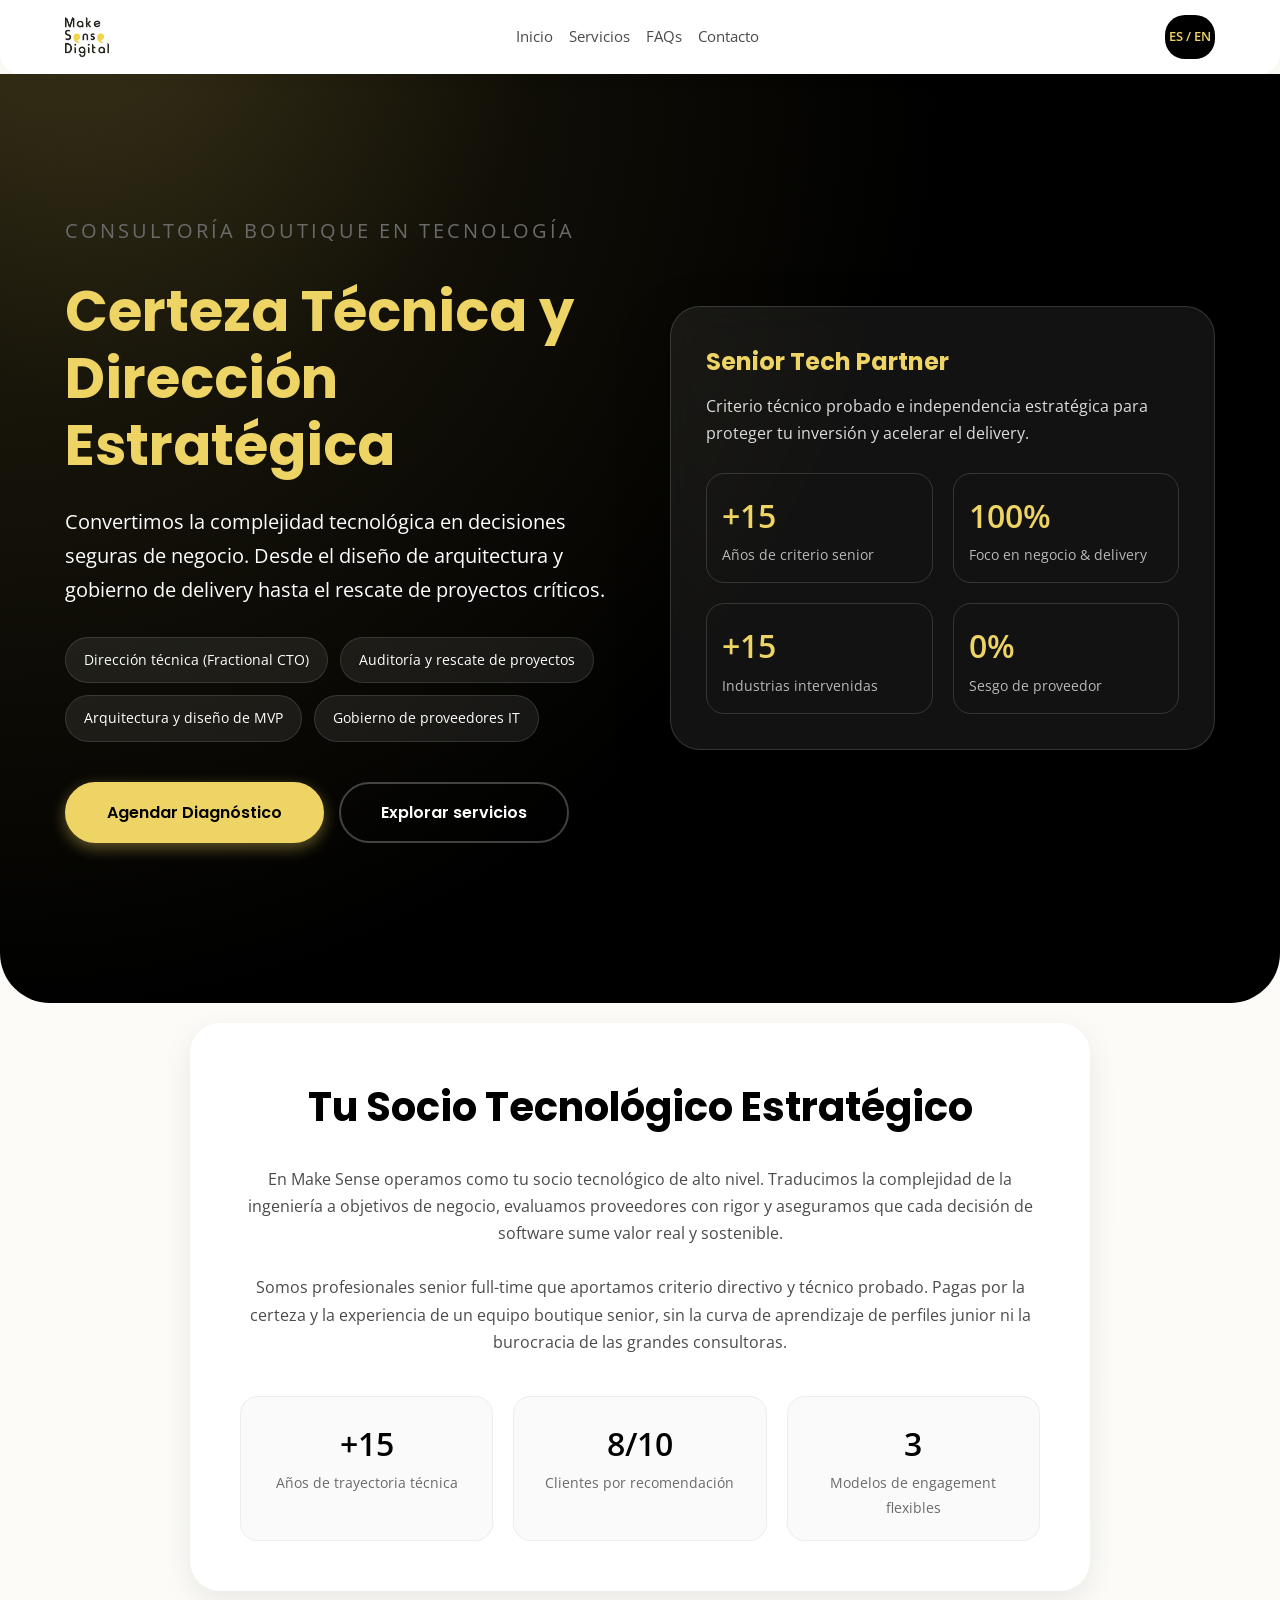
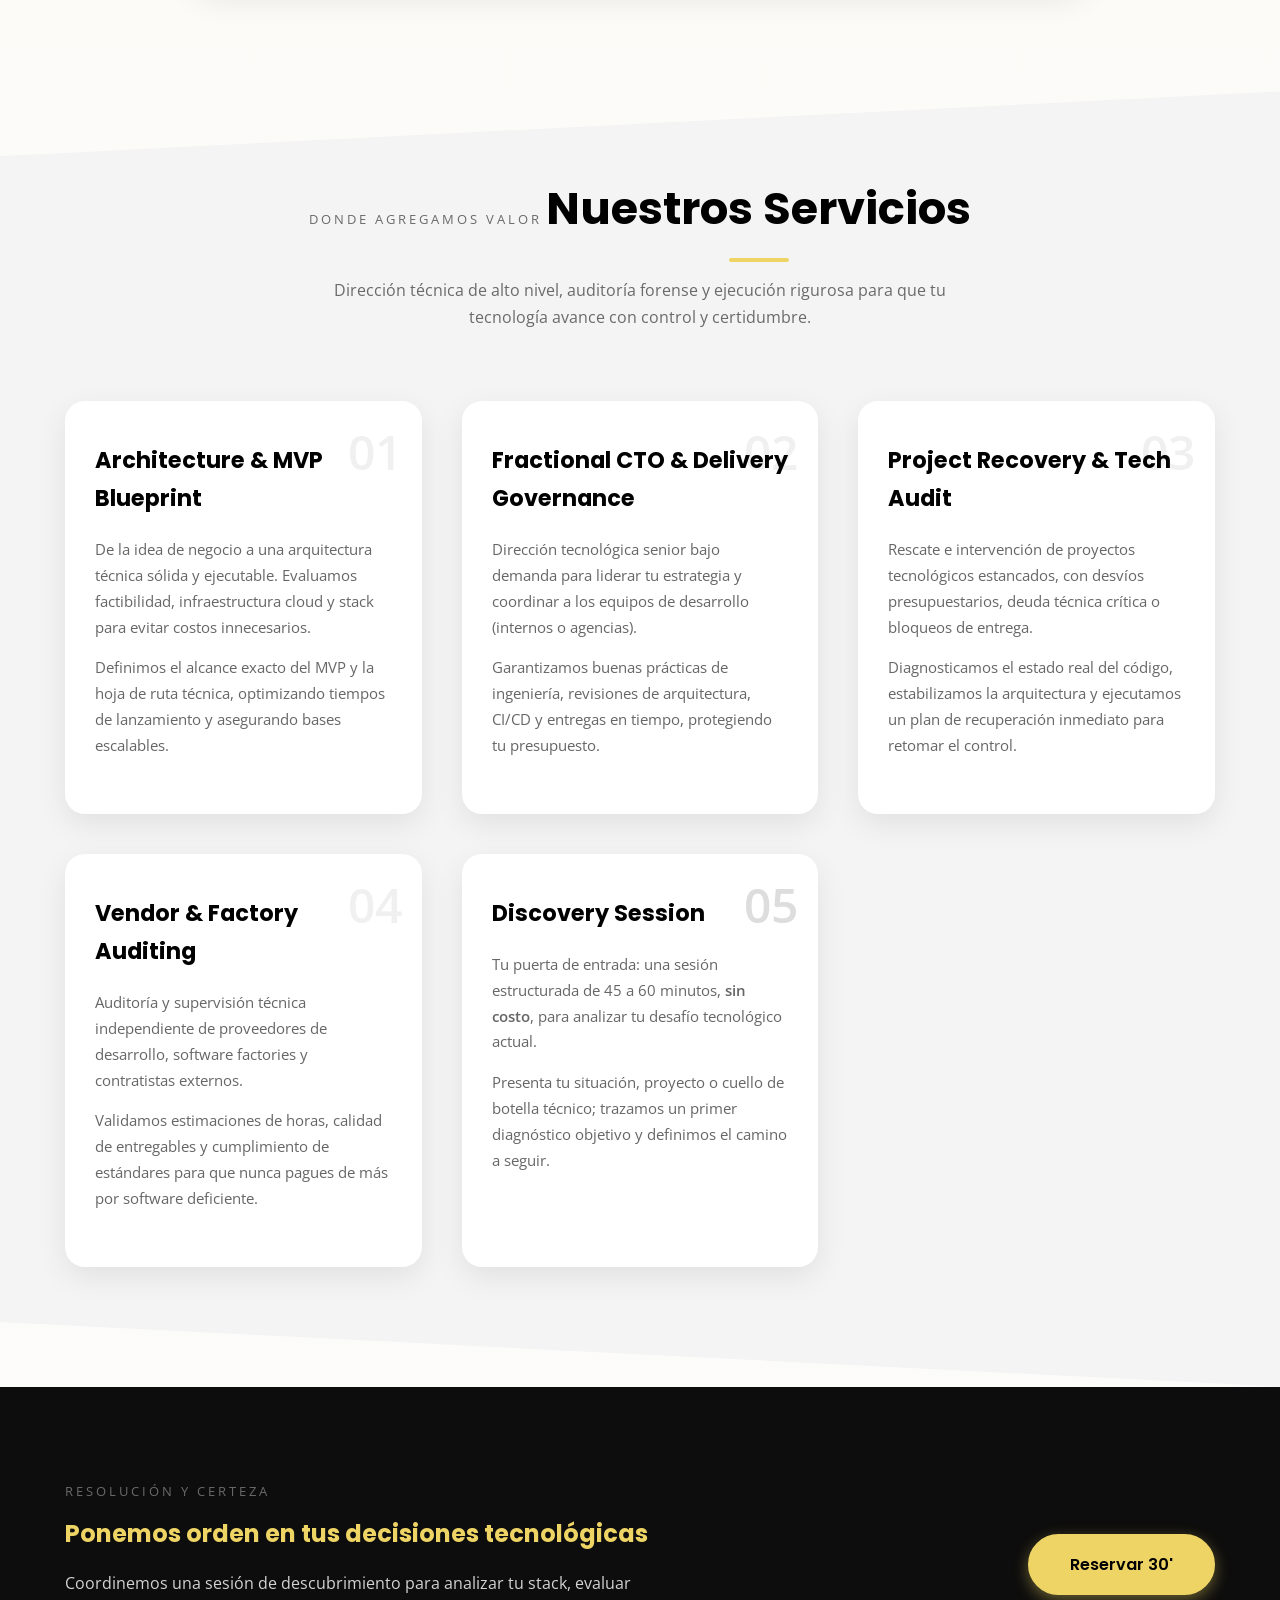
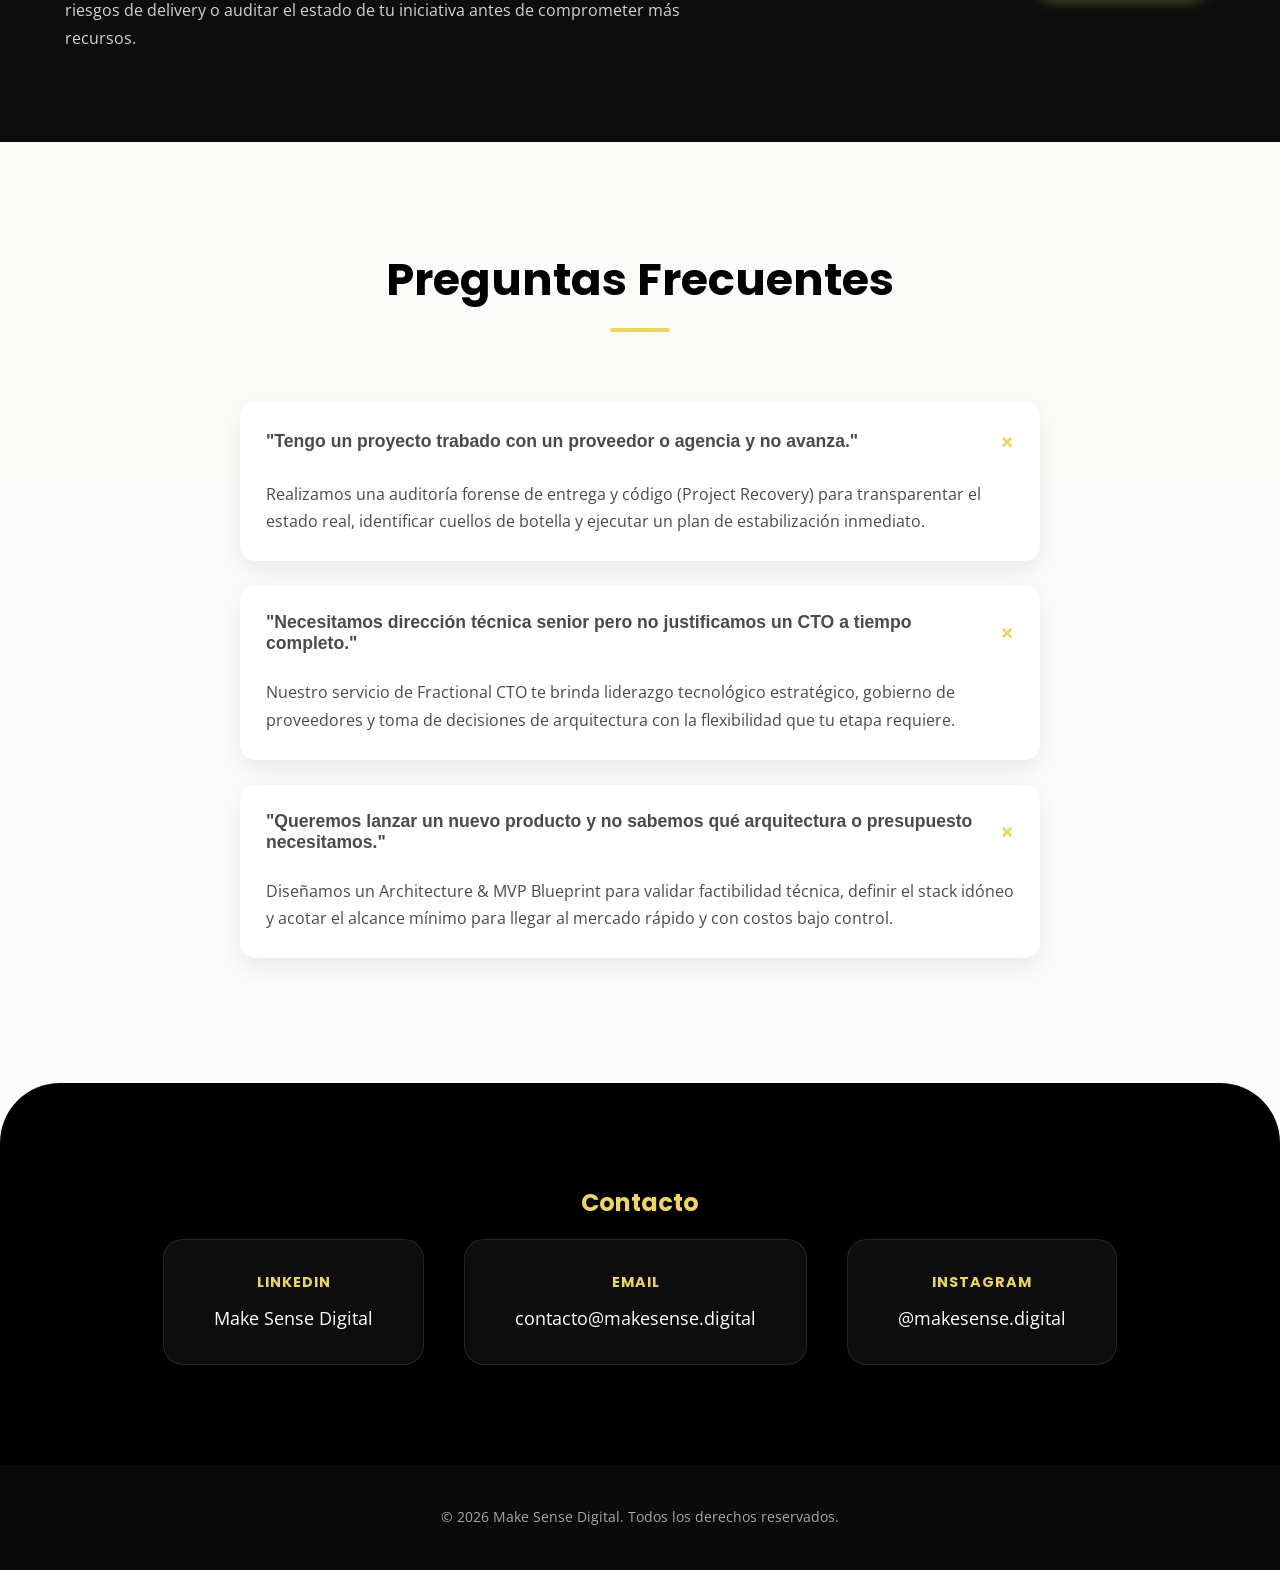
==== commit 8ad73432: "feat(site): restructure services and value proposition for boutique tech advisory Restructure servic" ====
--- a/index.html
+++ b/index.html
@@ -10,14 +10,14 @@
     <!-- End Google Tag Manager -->
     <meta charset="UTF-8">
     <meta name="viewport" content="width=device-width, initial-scale=1.0">
-    <meta name="description" content="Consultoría boutique en innovación y tecnología. Make Sense digitaliza tu estrategia, acompaña MVPs y optimiza productos para crecer con certeza.">
-    <meta property="og:title" content="Make Sense Digital | Innovation & Tech Consultancy">
-    <meta property="og:description" content="Te guiamos para tomar decisiones tecnológicas seguras: ideación, MVP, optimización y trainings a medida.">
+    <meta name="description" content="Consultoría boutique en tecnología y estrategia digital. Make Sense brinda dirección técnica (Fractional CTO), auditoría, rescate de proyectos y arquitectura con rigor senior.">
+    <meta property="og:title" content="Make Sense Digital | Boutique Tech Advisory & Engineering">
+    <meta property="og:description" content="Dirección técnica senior, rescate de proyectos y arquitectura para tomar decisiones tecnológicas seguras y con impacto de negocio.">
     <meta property="og:type" content="website">
     <meta property="og:image" content="https://makesense.digital/assets/logo_full.png">
     <meta property="og:url" content="https://makesense.digital">
     <meta name="theme-color" content="#000000">
-    <title>Make Sense Digital | Innovation & Tech Consultancy</title>
+    <title>Make Sense Digital | Boutique Tech Advisory & Engineering</title>
     <link rel="canonical" href="https://makesense.digital/">
     
     <link rel="icon" href="assets/logo_monocromo_oscuro.png" type="image/png">
@@ -59,39 +59,39 @@
     <section id="home" class="hero">
         <div class="container hero-grid">
             <div class="hero-text">
-                <p class="hero-eyebrow reveal" data-i18n="hero_eyebrow">Consultoría boutique</p>
-                <h1 class="reveal" data-i18n="hero_title">La Tranquilidad Digital que Necesitas</h1>
-                <p class="reveal" data-i18n="hero_subtitle">¿Sientes que el futuro de tu negocio pasa por lo digital, pero la frustración de tomar una mala decisión te paraliza? Tienes derecho a la certeza digital.</p>
+                <p class="hero-eyebrow reveal" data-i18n="hero_eyebrow">Consultoría boutique en tecnología</p>
+                <h1 class="reveal" data-i18n="hero_title">Certeza Técnica y Dirección Estratégica</h1>
+                <p class="reveal" data-i18n="hero_subtitle">Convertimos la complejidad tecnológica en decisiones seguras de negocio. Desde el diseño de arquitectura y gobierno de delivery hasta el rescate de proyectos críticos.</p>
                 <ul class="hero-pill-list reveal">
-                    <li class="hero-pill" data-i18n="hero_pill1">Diagnóstico integral</li>
-                    <li class="hero-pill" data-i18n="hero_pill2">Roadmap accionable</li>
-                    <li class="hero-pill" data-i18n="hero_pill3">Entrega de producto</li>
-                    <li class="hero-pill" data-i18n="hero_pill4">Equipo senior on-demand</li>
+                    <li class="hero-pill" data-i18n="hero_pill1">Dirección técnica (Fractional CTO)</li>
+                    <li class="hero-pill" data-i18n="hero_pill2">Auditoría y rescate de proyectos</li>
+                    <li class="hero-pill" data-i18n="hero_pill3">Arquitectura y diseño de MVP</li>
+                    <li class="hero-pill" data-i18n="hero_pill4">Gobierno de proveedores IT</li>
                 </ul>
                 <div class="cta-group reveal">
-                    <a href="#co-creamos" class="btn" data-i18n="cta_button">Agendar Charla Gratuita</a>
+                    <a href="#co-creamos" class="btn" data-i18n="cta_button">Agendar Diagnóstico</a>
                     <a href="#services" class="btn btn-secondary" data-i18n="cta_secondary">Explorar servicios</a>
                 </div>
             </div>
             <div class="hero-card reveal">
-                <h2 data-i18n="hero_card_title">Partner Digital End-to-End</h2>
-                <p data-i18n="hero_card_copy">Convertimos la complejidad tecnológica en decisiones claras con impacto en negocio.</p>
+                <h2 data-i18n="hero_card_title">Senior Tech Partner</h2>
+                <p data-i18n="hero_card_copy">Criterio técnico probado e independencia estratégica para proteger tu inversión y acelerar el delivery.</p>
                 <div class="hero-metrics">
                     <div class="metric">
-                        <span class="metric-value">+120</span>
-                        <span class="metric-label" data-i18n="metric1_label">Sprints alineados</span>
+                        <span class="metric-value">+15</span>
+                        <span class="metric-label" data-i18n="metric1_label">Años de criterio senior</span>
                     </div>
                     <div class="metric">
-                        <span class="metric-value">92%</span>
-                        <span class="metric-label" data-i18n="metric2_label">Roadmaps on-time</span>
+                        <span class="metric-value">100%</span>
+                        <span class="metric-label" data-i18n="metric2_label">Foco en negocio & delivery</span>
                     </div>
                     <div class="metric">
-                        <span class="metric-value">15</span>
-                        <span class="metric-label" data-i18n="metric3_label">Mercados atendidos</span>
+                        <span class="metric-value">+15</span>
+                        <span class="metric-label" data-i18n="metric3_label">Industrias intervenidas</span>
                     </div>
                     <div class="metric">
-                        <span class="metric-value">24/7</span>
-                        <span class="metric-label" data-i18n="metric4_label">Soporte estratégico</span>
+                        <span class="metric-value">0%</span>
+                        <span class="metric-label" data-i18n="metric4_label">Sesgo de proveedor</span>
                     </div>
                 </div>
             </div>
@@ -101,22 +101,22 @@
     <section id="about" class="about">
         <div class="container">
             <div class="about-card reveal">
-                <h2 data-i18n="about_title">Tu Socio Estratégico</h2>
+                <h2 data-i18n="about_title">Tu Socio Tecnológico Estratégico</h2>
                 <p data-i18n="about_p1">
-                    MS Consulting es tu socio estratégico. Te acompañamos en cada decisión, traducimos la complejidad técnica a lenguaje de negocio y te aseguramos que tus inversiones digitales te acerquen a tus objetivos.
+                    En Make Sense operamos como tu socio tecnológico de alto nivel. Traducimos la complejidad de la ingeniería a objetivos de negocio, evaluamos proveedores con rigor y aseguramos que cada decisión de software sume valor real y sostenible.
                 </p>
                 <br>
                 <p data-i18n="about_p2">
-                    Somos profesionales full-time que reservamos parte de nuestro tiempo para apoyarte bajo una economía circular del conocimiento: pagas por la certeza de una experiencia boutique, no por nuestra curva de aprendizaje.
+                    Somos profesionales senior full-time que aportamos criterio directivo y técnico probado. Pagas por la certeza y la experiencia de un equipo boutique senior, sin la curva de aprendizaje de perfiles junior ni la burocracia de las grandes consultoras.
                 </p>
                 <div class="about-highlights">
                     <div class="highlight-card">
                         <span class="highlight-number">+15</span>
-                        <span class="highlight-label" data-i18n="about_hl1">Industrias intervenidas</span>
+                        <span class="highlight-label" data-i18n="about_hl1">Años de trayectoria técnica</span>
                     </div>
                     <div class="highlight-card">
                         <span class="highlight-number">8/10</span>
-                        <span class="highlight-label" data-i18n="about_hl2">Clientes por referidos</span>
+                        <span class="highlight-label" data-i18n="about_hl2">Clientes por recomendación</span>
                     </div>
                     <div class="highlight-card">
                         <span class="highlight-number">3</span>
@@ -132,43 +132,43 @@
             <div class="section-header reveal">
                 <span class="section-tag" data-i18n="services_tag">Donde agregamos valor</span>
                 <h2 data-i18n="services_title">Nuestros Servicios</h2>
-                <p class="section-description" data-i18n="services_desc">Diagnóstico estratégico, ejecución rigurosa y optimización continua para asegurar que cada inversión digital tenga retorno medible.</p>
+                <p class="section-description" data-i18n="services_desc">Dirección técnica de alto nivel, auditoría forense y ejecución rigurosa para que tu tecnología avance con control y certidumbre.</p>
             </div>
             <div class="services-grid">
                 
                 <div class="service-card reveal">
                     <span class="service-number" aria-hidden="true">01</span>
-                    <h3 data-i18n="serv1_title">Ideation & Planificación</h3>
-                    <p data-i18n="serv1_p1">Bajamos tu idea a tierra de forma realista. Evaluamos potencial y factibilidad técnica para evitar desperdicio de presupuesto.</p>
-                    <p data-i18n="serv1_p2">Definimos el MVP (Mínimo Producto Viable) con un plan de trabajo claro, ideal para equipos que necesitan visión experta.</p>
+                    <h3 data-i18n="serv1_title">Architecture & MVP Blueprint</h3>
+                    <p data-i18n="serv1_p1">De la idea de negocio a una arquitectura técnica sólida y ejecutable. Evaluamos factibilidad, infraestructura cloud y stack para evitar costos innecesarios.</p>
+                    <p data-i18n="serv1_p2">Definimos el alcance exacto del MVP y la hoja de ruta técnica, optimizando tiempos de lanzamiento y asegurando bases escalables.</p>
                 </div>
 
                 <div class="service-card reveal">
                     <span class="service-number" aria-hidden="true">02</span>
-                    <h3 data-i18n="serv2_title">MVP: Ejecución Acompañada</h3>
-                    <p data-i18n="serv2_p1">Aportamos la experiencia técnica para gestionar la entrega de tu software en tiempo y forma, minimizando riesgos de fracaso.</p>
-                    <p data-i18n="serv2_p2">Evita el agotamiento de tu equipo y el estancamiento por incumplimiento de deadlines mediante caminos probados.</p>
+                    <h3 data-i18n="serv2_title">Fractional CTO & Delivery Governance</h3>
+                    <p data-i18n="serv2_p1">Dirección tecnológica senior bajo demanda para liderar tu estrategia y coordinar a los equipos de desarrollo (internos o agencias).</p>
+                    <p data-i18n="serv2_p2">Garantizamos buenas prácticas de ingeniería, revisiones de arquitectura, CI/CD y entregas en tiempo, protegiendo tu presupuesto.</p>
                 </div>
 
                 <div class="service-card reveal">
                     <span class="service-number" aria-hidden="true">03</span>
-                    <h3 data-i18n="serv3_title">GPS: Optimización</h3>
-                    <p data-i18n="serv3_p1">Si tu producto no rinde como esperabas, analizamos tu operación y redefinimos los pasos estratégicos.</p>
-                    <p data-i18n="serv3_p2">Convertimos tu tecnología en una ventaja competitiva real alineada a tu visión de negocio.</p>
+                    <h3 data-i18n="serv3_title">Project Recovery & Tech Audit</h3>
+                    <p data-i18n="serv3_p1">Rescate e intervención de proyectos tecnológicos estancados, con desvíos presupuestarios, deuda técnica crítica o bloqueos de entrega.</p>
+                    <p data-i18n="serv3_p2">Diagnosticamos el estado real del código, estabilizamos la arquitectura y ejecutamos un plan de recuperación inmediato para retomar el control.</p>
                 </div>
 
                 <div class="service-card reveal">
                     <span class="service-number" aria-hidden="true">04</span>
-                    <h3 data-i18n="serv4_title">Trainings</h3>
-                    <p data-i18n="serv4_p1">Talleres especializados en brechas profesionales clave: Behind Ecommerce, Lean Startup y Software Partner.</p>
-                    <p data-i18n="serv4_p2">Soluciones tangibles e inmediatas para elevar el nivel técnico de tu equipo interno.</p>
+                    <h3 data-i18n="serv4_title">Vendor & Factory Auditing</h3>
+                    <p data-i18n="serv4_p1">Auditoría y supervisión técnica independiente de proveedores de desarrollo, software factories y contratistas externos.</p>
+                    <p data-i18n="serv4_p2">Validamos estimaciones de horas, calidad de entregables y cumplimiento de estándares para que nunca pagues de más por software deficiente.</p>
                 </div>
 
                 <div class="service-card reveal" style="border-top-color: var(--primary-black);">
                     <span class="service-number" aria-hidden="true" style="color:#ddd;">05</span>
-                    <h3 data-i18n="serv5_title">MS Exchange</h3>
-                    <p data-i18n="serv5_p1">Tu puerta de entrada: una charla de una hora, <strong>gratis</strong>, para entender si somos el socio que necesitas.</p>
-                    <p data-i18n="serv5_p2">Solo trae tu problema definido en una oración y los hitos de cómo llegaste ahí. Nosotros trazamos el camino.</p>
+                    <h3 data-i18n="serv5_title">Discovery Session</h3>
+                    <p data-i18n="serv5_p1">Tu puerta de entrada: una sesión estructurada de 45 a 60 minutos, <strong>sin costo</strong>, para analizar tu desafío tecnológico actual.</p>
+                    <p data-i18n="serv5_p2">Presenta tu situación, proyecto o cuello de botella técnico; trazamos un primer diagnóstico objetivo y definimos el camino a seguir.</p>
                 </div>
 
             </div>
@@ -179,9 +179,9 @@
         <div class="container">
             <div class="cta-content reveal">
                 <div>
-                    <span class="section-tag" data-i18n="cta_tag">Co-creamos contigo</span>
-                    <h2 data-i18n="cta_banner_title">Ponemos en movimiento tus ideas</h2>
-                    <p data-i18n="cta_banner_copy">Comenzamos con un sprint de descubrimiento ágil para auditar tu stack, entender al equipo y definir el mayor quick win antes de invertir en desarrollo.</p>
+                    <span class="section-tag" data-i18n="cta_tag">Resolución y Certeza</span>
+                    <h2 data-i18n="cta_banner_title">Ponemos orden en tus decisiones tecnológicas</h2>
+                    <p data-i18n="cta_banner_copy">Coordinemos una sesión de descubrimiento para analizar tu stack, evaluar riesgos de delivery o auditar el estado de tu iniciativa antes de comprometer más recursos.</p>
                 </div>
                 <a class="btn" href="https://calendly.com/juan-torresel?hide_landing_page_details=1&hide_gdpr_banner=1" target="_blank" rel="noopener" data-i18n="cta_banner_button">Reservar 30'</a>
             </div>
@@ -196,31 +196,31 @@
             
             <div class="faq-item reveal">
                 <button class="faq-question" type="button" aria-expanded="false" aria-controls="faq-1">
-                    <span data-i18n="faq1_q">"No sé por dónde empezar ni cuánto me costará."</span>
+                    <span data-i18n="faq1_q">"Tengo un proyecto trabado con un proveedor o agencia y no avanza."</span>
                     <span class="icon-plus" aria-hidden="true">+</span>
                 </button>
                 <div class="faq-answer" id="faq-1" role="region" aria-hidden="true">
-                    <p data-i18n="faq1_a">Eliminamos esa incertidumbre bajando la idea a tierra, evaluando factibilidad y definiendo un plan MVP claro para cuidar tu presupuesto.</p>
+                    <p data-i18n="faq1_a">Realizamos una auditoría forense de entrega y código (Project Recovery) para transparentar el estado real, identificar cuellos de botella y ejecutar un plan de estabilización inmediato.</p>
                 </div>
             </div>
 
             <div class="faq-item reveal">
                 <button class="faq-question" type="button" aria-expanded="false" aria-controls="faq-2">
-                    <span data-i18n="faq2_q">"Tengo el plan, pero temo que no se entregue a tiempo."</span>
+                    <span data-i18n="faq2_q">"Necesitamos dirección técnica senior pero no justificamos un CTO a tiempo completo."</span>
                     <span class="icon-plus" aria-hidden="true">+</span>
                 </button>
                 <div class="faq-answer" id="faq-2" role="region" aria-hidden="true">
-                    <p data-i18n="faq2_a">Brindamos gestión técnica experta para garantizar entregas en tiempo y forma, evitando el "burnout" del equipo y retrasos comunes.</p>
+                    <p data-i18n="faq2_a">Nuestro servicio de Fractional CTO te brinda liderazgo tecnológico estratégico, gobierno de proveedores y toma de decisiones de arquitectura con la flexibilidad que tu etapa requiere.</p>
                 </div>
             </div>
 
             <div class="faq-item reveal">
                 <button class="faq-question" type="button" aria-expanded="false" aria-controls="faq-3">
-                    <span data-i18n="faq3_q">"Mi producto ya está, pero no funciona bien."</span>
+                    <span data-i18n="faq3_q">"Queremos lanzar un nuevo producto y no sabemos qué arquitectura o presupuesto necesitamos."</span>
                     <span class="icon-plus" aria-hidden="true">+</span>
                 </button>
                 <div class="faq-answer" id="faq-3" role="region" aria-hidden="true">
-                    <p data-i18n="faq3_a">Actuamos como GPS: analizamos la operación actual y reorientamos la estrategia para que la tecnología genere resultados de negocio reales.</p>
+                    <p data-i18n="faq3_a">Diseñamos un Architecture & MVP Blueprint para validar factibilidad técnica, definir el stack idóneo y acotar el alcance mínimo para llegar al mercado rápido y con costos bajo control.</p>
                 </div>
             </div>
 
@@ -292,67 +292,67 @@
         const translations = {
             es: {
                 nav_home: "Inicio", nav_services: "Servicios", nav_faqs: "FAQs", nav_contact: "Contacto",
-                hero_eyebrow: "Consultoría boutique",
-                hero_title: "La Tranquilidad Digital que Necesitas",
-                hero_subtitle: "¿Sientes que el futuro de tu negocio pasa por lo digital, pero la frustración de tomar una mala decisión te paraliza? Tienes derecho a la certeza digital.",
-                hero_pill1: "Diagnóstico integral", hero_pill2: "Roadmap accionable", hero_pill3: "Entrega de producto", hero_pill4: "Equipo senior on-demand",
-                cta_button: "Agendar Charla Gratuita", cta_secondary: "Explorar servicios",
-                hero_card_title: "Partner Digital End-to-End",
-                hero_card_copy: "Convertimos la complejidad tecnológica en decisiones claras con impacto en negocio.",
-                metric1_label: "Sprints alineados", metric2_label: "Roadmaps on-time", metric3_label: "Mercados atendidos", metric4_label: "Soporte estratégico",
-                about_title: "Tu Socio Estratégico",
-                about_p1: "MS Consulting es tu socio estratégico. Te acompañamos en cada decisión, traducimos la complejidad técnica a lenguaje de negocio y te aseguramos que tus inversiones digitales te acerquen a tus objetivos.",
-                about_p2: "Somos profesionales full-time que reservamos parte de nuestro tiempo para apoyarte bajo una economía circular del conocimiento: pagas por la certeza de una experiencia boutique, no por nuestra curva de aprendizaje.",
-                about_hl1: "Industrias intervenidas", about_hl2: "Clientes por referidos", about_hl3: "Modelos de engagement flexibles",
+                hero_eyebrow: "Consultoría boutique en tecnología",
+                hero_title: "Certeza Técnica y Dirección Estratégica",
+                hero_subtitle: "Convertimos la complejidad tecnológica en decisiones seguras de negocio. Desde el diseño de arquitectura y gobierno de delivery hasta el rescate de proyectos críticos.",
+                hero_pill1: "Dirección técnica (Fractional CTO)", hero_pill2: "Auditoría y rescate de proyectos", hero_pill3: "Arquitectura y diseño de MVP", hero_pill4: "Gobierno de proveedores IT",
+                cta_button: "Agendar Diagnóstico", cta_secondary: "Explorar servicios",
+                hero_card_title: "Senior Tech Partner",
+                hero_card_copy: "Criterio técnico probado e independencia estratégica para proteger tu inversión y acelerar el delivery.",
+                metric1_label: "Años de criterio senior", metric2_label: "Foco en negocio & delivery", metric3_label: "Industrias intervenidas", metric4_label: "Sesgo de proveedor",
+                about_title: "Tu Socio Tecnológico Estratégico",
+                about_p1: "En Make Sense operamos como tu socio tecnológico de alto nivel. Traducimos la complejidad de la ingeniería a objetivos de negocio, evaluamos proveedores con rigor y aseguramos que cada decisión de software sume valor real y sostenible.",
+                about_p2: "Somos profesionales senior full-time que aportamos criterio directivo y técnico probado. Pagas por la certeza y la experiencia de un equipo boutique senior, sin la curva de aprendizaje de perfiles junior ni la burocracia de las grandes consultoras.",
+                about_hl1: "Años de trayectoria técnica", about_hl2: "Clientes por recomendación", about_hl3: "Modelos de engagement flexibles",
                 services_tag: "Donde agregamos valor",
                 services_title: "Nuestros Servicios",
-                services_desc: "Diagnóstico estratégico, ejecución rigurosa y optimización continua para asegurar que cada inversión digital tenga retorno medible.",
-                cta_tag: "Co-creamos contigo",
-                cta_banner_title: "Ponemos en movimiento tus ideas",
-                cta_banner_copy: "Comenzamos con un sprint de descubrimiento ágil para auditar tu stack, entender al equipo y definir el mayor quick win antes de invertir en desarrollo.",
+                services_desc: "Dirección técnica de alto nivel, auditoría forense y ejecución rigurosa para que tu tecnología avance con control y certidumbre.",
+                cta_tag: "Resolución y Certeza",
+                cta_banner_title: "Ponemos orden en tus decisiones tecnológicas",
+                cta_banner_copy: "Coordinemos una sesión de descubrimiento para analizar tu stack, evaluar riesgos de delivery o auditar el estado de tu iniciativa antes de comprometer más recursos.",
                 cta_banner_button: "Reservar 30'",
-                serv1_title: "Ideation & Planificación", serv1_p1: "Bajamos tu idea a tierra de forma realista. Evaluamos potencial y factibilidad técnica para evitar desperdicio de presupuesto.", serv1_p2: "Definimos el MVP (Mínimo Producto Viable) con un plan de trabajo claro, ideal para equipos que necesitan visión experta.",
-                serv2_title: "MVP: Ejecución Acompañada", serv2_p1: "Aportamos la experiencia técnica para gestionar la entrega de tu software en tiempo y forma, minimizando riesgos de fracaso.", serv2_p2: "Evita el agotamiento de tu equipo y el estancamiento por incumplimiento de deadlines mediante caminos probados.",
-                serv3_title: "GPS: Optimización", serv3_p1: "Si tu producto no rinde como esperabas, analizamos tu operación y redefinimos los pasos estratégicos.", serv3_p2: "Convertimos tu tecnología en una ventaja competitiva real alineada a tu visión de negocio.",
-                serv4_title: "Trainings", serv4_p1: "Talleres especializados en brechas profesionales clave: Behind Ecommerce, Lean Startup y Software Partner.", serv4_p2: "Soluciones tangibles e inmediatas para elevar el nivel técnico de tu equipo interno.",
-                serv5_title: "MS Exchange", serv5_p1: "Tu puerta de entrada: una charla de una hora, gratis, para entender si somos el socio que necesitas.", serv5_p2: "Solo trae tu problema definido en una oración y los hitos de cómo llegaste ahí. Nosotros trazamos el camino.",
+                serv1_title: "Architecture & MVP Blueprint", serv1_p1: "De la idea de negocio a una arquitectura técnica sólida y ejecutable. Evaluamos factibilidad, infraestructura cloud y stack para evitar costos innecesarios.", serv1_p2: "Definimos el alcance exacto del MVP y la hoja de ruta técnica, optimizando tiempos de lanzamiento y asegurando bases escalables.",
+                serv2_title: "Fractional CTO & Delivery Governance", serv2_p1: "Dirección tecnológica senior bajo demanda para liderar tu estrategia y coordinar a los equipos de desarrollo (internos o agencias).", serv2_p2: "Garantizamos buenas prácticas de ingeniería, revisiones de arquitectura, CI/CD y entregas en tiempo, protegiendo tu presupuesto.",
+                serv3_title: "Project Recovery & Tech Audit", serv3_p1: "Rescate e intervención de proyectos tecnológicos estancados, con desvíos presupuestarios, deuda técnica crítica o bloqueos de entrega.", serv3_p2: "Diagnosticamos el estado real del código, estabilizamos la arquitectura y ejecutamos un plan de recuperación inmediato para retomar el control.",
+                serv4_title: "Vendor & Factory Auditing", serv4_p1: "Auditoría y supervisión técnica independiente de proveedores de desarrollo, software factories y contratistas externos.", serv4_p2: "Validamos estimaciones de horas, calidad de entregables y cumplimiento de estándares para que nunca pagues de más por software deficiente.",
+                serv5_title: "Discovery Session", serv5_p1: "Tu puerta de entrada: una sesión estructurada de 45 a 60 minutos, sin costo, para analizar tu desafío tecnológico actual.", serv5_p2: "Presenta tu situación, proyecto o cuello de botella técnico; trazamos un primer diagnóstico objetivo y definimos el camino a seguir.",
                 faq_title: "Preguntas Frecuentes",
-                faq1_q: "\"No sé por dónde empezar ni cuánto me costará.\"", faq1_a: "Eliminamos esa incertidumbre bajando la idea a tierra, evaluando factibilidad y definiendo un plan MVP claro para cuidar tu presupuesto.",
-                faq2_q: "\"Tengo el plan, pero temo que no se entregue a tiempo.\"", faq2_a: "Brindamos gestión técnica experta para garantizar entregas en tiempo y forma, evitando el \"burnout\" del equipo y retrasos comunes.",
-                faq3_q: "\"Mi producto ya está, pero no funciona bien.\"", faq3_a: "Actuamos como GPS: analizamos la operación actual y reorientamos la estrategia para que la tecnología genere resultados de negocio reales.",
+                faq1_q: "\"Tengo un proyecto trabado con un proveedor o agencia y no avanza.\"", faq1_a: "Realizamos una auditoría forense de entrega y código (Project Recovery) para transparentar el estado real, identificar cuellos de botella y ejecutar un plan de estabilización inmediato.",
+                faq2_q: "\"Necesitamos dirección técnica senior pero no justificamos un CTO a tiempo completo.\"", faq2_a: "Nuestro servicio de Fractional CTO te brinda liderazgo tecnológico estratégico, gobierno de proveedores y toma de decisiones de arquitectura con la flexibilidad que tu etapa requiere.",
+                faq3_q: "\"Queremos lanzar un nuevo producto y no sabemos qué arquitectura o presupuesto necesitamos.\"", faq3_a: "Diseñamos un Architecture & MVP Blueprint para validar factibilidad técnica, definir el stack idóneo y acotar el alcance mínimo para llegar al mercado rápido y con costos bajo control.",
                 contact_title: "Contacto",
                 lbl_linkedin: "LinkedIn", lbl_email: "Email", lbl_social: "Instagram"
             },
             en: {
                 nav_home: "Home", nav_services: "Services", nav_faqs: "FAQs", nav_contact: "Contact",
-                hero_eyebrow: "Boutique consultancy",
-                hero_title: "The Digital Tranquility You Need",
-                hero_subtitle: "Do you feel the future of your business is digital, but the frustration of making a bad decision paralyzes you? You have the right to digital certainty.",
-                hero_pill1: "Full diagnosis", hero_pill2: "Actionable roadmap", hero_pill3: "Product delivery", hero_pill4: "Senior team on-demand",
-                cta_button: "Book Free Chat", cta_secondary: "Discover services",
-                hero_card_title: "End-to-End Digital Partner",
-                hero_card_copy: "We turn technological complexity into clear decisions with business impact.",
-                metric1_label: "Aligned sprints", metric2_label: "On-time roadmaps", metric3_label: "Markets served", metric4_label: "Strategic support",
-                about_title: "Your Strategic Partner",
-                about_p1: "MS Consulting is your strategic partner. We accompany you in every decision, translating technical complexity into business language, ensuring your digital investments bring you closer to your goals.",
-                about_p2: "We are full-time professionals reserving part of our time to support you under a circular knowledge economy: you pay for the certainty of a boutique experience, not our learning curve.",
-                about_hl1: "Industries impacted", about_hl2: "Clients by referrals", about_hl3: "Flexible engagement models",
-                services_tag: "Where we add value",
-                services_title: "Our Services",
-                services_desc: "Strategic diagnosis, rigorous execution, and ongoing optimization so every digital investment has measurable ROI.",
-                cta_tag: "We co-create with you",
-                cta_banner_title: "We set your ideas in motion",
-                cta_banner_copy: "We kick off with a fast discovery sprint to audit your stack, understand your team, and define the biggest quick win before investing in build.",
+                hero_eyebrow: "Boutique Technology Advisory",
+                hero_title: "Technical Certainty & Strategic Leadership",
+                hero_subtitle: "We transform technical complexity into sound business decisions. From architecture design and delivery governance to critical project recovery.",
+                hero_pill1: "Fractional CTO Leadership", hero_pill2: "Project Recovery & Code Audit", hero_pill3: "Architecture & MVP Blueprint", hero_pill4: "Vendor & Software Governance",
+                cta_button: "Book Discovery Session", cta_secondary: "Explore services",
+                hero_card_title: "Senior Tech Partner",
+                hero_card_copy: "Battle-tested technical judgment and strategic independence to protect your investment and accelerate delivery.",
+                metric1_label: "Years of senior leadership", metric2_label: "Business & delivery focus", metric3_label: "Industries served", metric4_label: "Vendor bias (100% objective)",
+                about_title: "Your Strategic Technology Partner",
+                about_p1: "At Make Sense, we operate as your high-level technology partner. We translate engineering complexity into business outcomes, rigorously evaluate vendors, and ensure every software decision delivers real, sustainable value.",
+                about_p2: "We are full-time senior professionals providing proven strategic and technical leadership. You pay for the certainty and expertise of a senior boutique team—without junior learning curves or the overhead of large consultancies.",
+                about_hl1: "Years of technical track record", about_hl2: "Client referral rate", about_hl3: "Flexible engagement models",
+                services_tag: "Where we drive impact",
+                services_title: "Specialized Services",
+                services_desc: "High-level technical leadership, forensic audits, and rigorous execution to keep your technology controlled and predictable.",
+                cta_tag: "Certainty & Resolution",
+                cta_banner_title: "Bringing Order to Your Technology Decisions",
+                cta_banner_copy: "Let's schedule a discovery session to review your stack, evaluate delivery risks, or audit your initiative before committing further capital.",
                 cta_banner_button: "Book a 30' slot",
-                serv1_title: "Ideation & Planning", serv1_p1: "We ground your idea realistically. We evaluate potential and technical feasibility to avoid budget waste.", serv1_p2: "We define the MVP (Minimum Viable Product) with a clear work plan, ideal for teams needing expert vision.",
-                serv2_title: "MVP: Accompanied Execution", serv2_p1: "We provide technical experience to manage your software delivery on time, minimizing failure risks.", serv2_p2: "Avoid team burnout and stagnation due to missed deadlines through proven paths.",
-                serv3_title: "GPS: Optimization", serv3_p1: "If your product isn't performing as expected, we analyze your operation and redefine strategic steps.", serv3_p2: "We turn your technology into a real competitive advantage aligned with your business vision.",
-                serv4_title: "Trainings", serv4_p1: "Specialized workshops on key professional gaps: Behind Ecommerce, Lean Startup, and Software Partner.", serv4_p2: "Tangible and immediate solutions to elevate your internal team's technical level.",
-                serv5_title: "MS Exchange", serv5_p1: "Your entry door: a one-hour chat, free, to understand if we are the partner you need.", serv5_p2: "Just bring your problem defined in one sentence and the milestones of how you got there. We trace the path.",
+                serv1_title: "Architecture & MVP Blueprint", serv1_p1: "From business idea to a robust, executable technical architecture. We assess feasibility, cloud infrastructure, and stack to prevent unnecessary spend.", serv1_p2: "We define the exact MVP scope and technical roadmap, accelerating time-to-market while building on a scalable foundation.",
+                serv2_title: "Fractional CTO & Delivery Governance", serv2_p1: "On-demand senior tech leadership to guide strategy and govern development teams (internal or external agencies).", serv2_p2: "We enforce engineering best practices, architectural reviews, CI/CD pipelines, and on-time delivery while guarding your budget.",
+                serv3_title: "Project Recovery & Tech Audit", serv3_p1: "Targeted rescue and intervention for stalled projects facing budget overruns, critical technical debt, or delivery bottlenecks.", serv3_p2: "We uncover the real state of the codebase, stabilize architecture, and execute an immediate recovery plan to regain control.",
+                serv4_title: "Vendor & Factory Auditing", serv4_p1: "Independent technical audit and supervision of software agencies, development factories, and external contractors.", serv4_p2: "We validate hour estimates, deliverable quality, and contractual standards so you never overpay for subpar software.",
+                serv5_title: "Discovery Session", serv5_p1: "Your starting point: a structured 45-60 minute diagnostic session at no cost to evaluate your current technology challenge.", serv5_p2: "Bring your current tech hurdle or bottleneck; we outline an objective initial diagnosis and map out the next steps.",
                 faq_title: "Frequently Asked Questions",
-                faq1_q: "\"I don't know where to start or the cost.\"", faq1_a: "We eliminate that uncertainty by grounding the idea, evaluating feasibility, and defining a clear MVP plan to protect your budget.",
-                faq2_q: "\"I have the plan, but fear delays.\"", faq2_a: "We provide expert technical management to guarantee on-time delivery, avoiding team burnout and common delays.",
-                faq3_q: "\"My product exists, but doesn't work well.\"", faq3_a: "We act as GPS: analyzing current operations and reorienting strategy so technology generates real business results.",
+                faq1_q: "\"I have a stalled project with an external agency and it's not moving forward.\"", faq1_a: "We conduct a forensic delivery and codebase audit (Project Recovery) to reveal the actual project health, pinpoint bottlenecks, and execute an immediate stabilization plan.",
+                faq2_q: "\"We need senior tech leadership but cannot justify a full-time in-house CTO.\"", faq2_a: "Our Fractional CTO service provides strategic technical direction, vendor governance, and high-level architectural decisions tailored to your exact business stage.",
+                faq3_q: "\"We want to launch a new product and don't know which architecture or budget to expect.\"", faq3_a: "We design an Architecture & MVP Blueprint to evaluate technical feasibility, select the right stack, and narrow down the scope to reach market quickly with costs under control.",
                 contact_title: "Contact",
                 lbl_linkedin: "LinkedIn", lbl_email: "Email", lbl_social: "Instagram"
             }
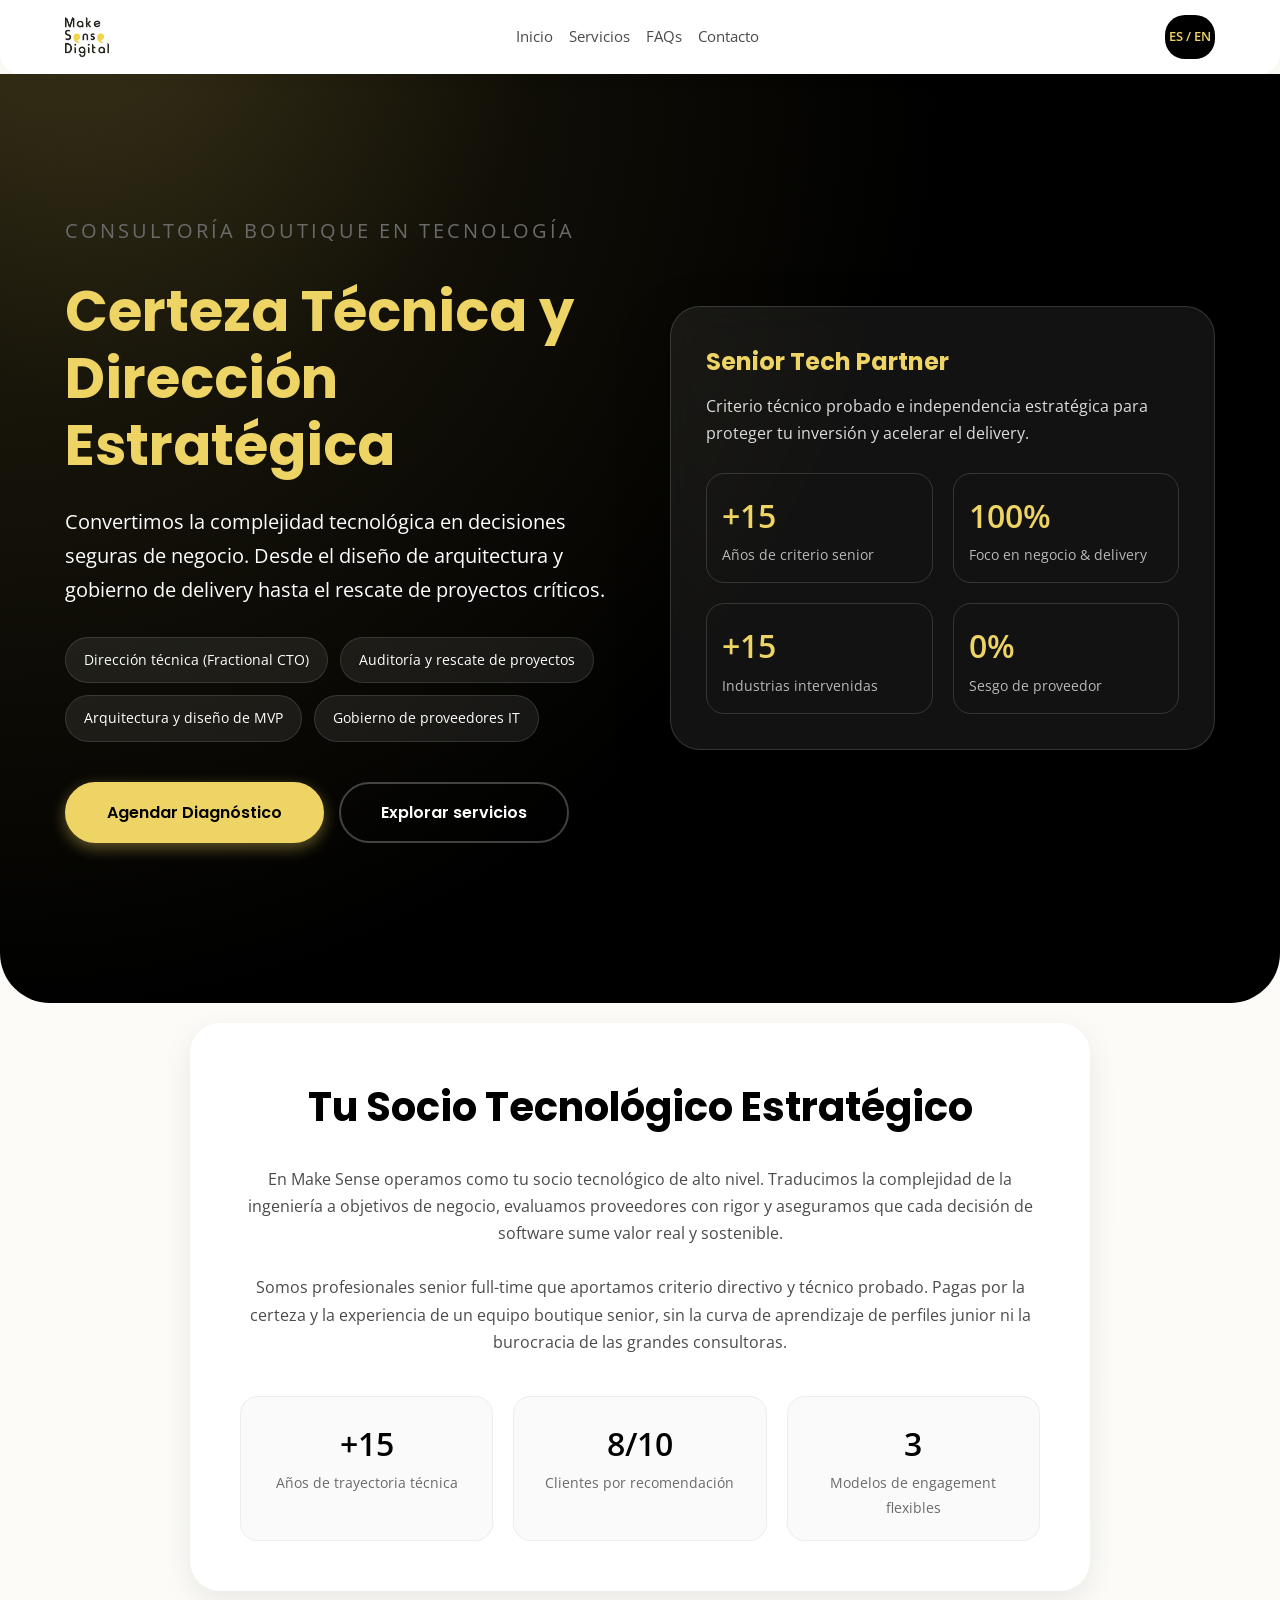
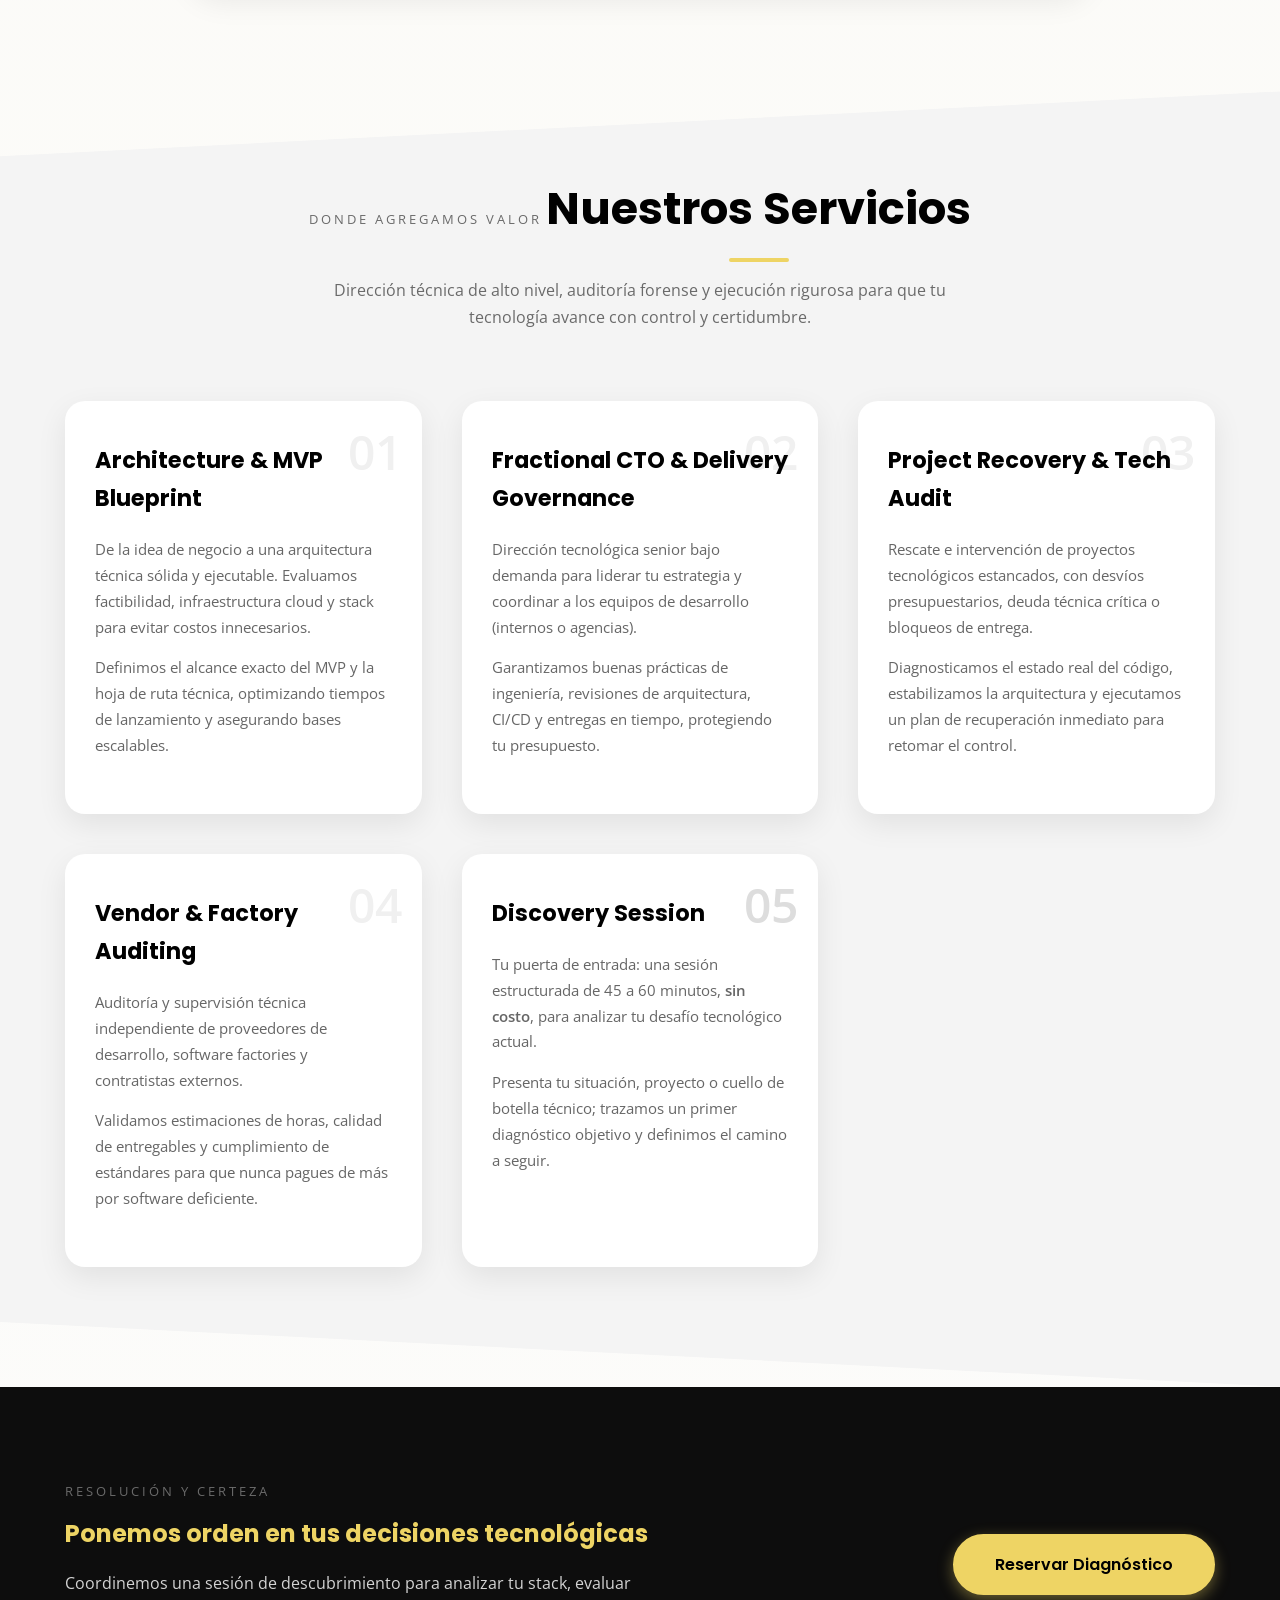
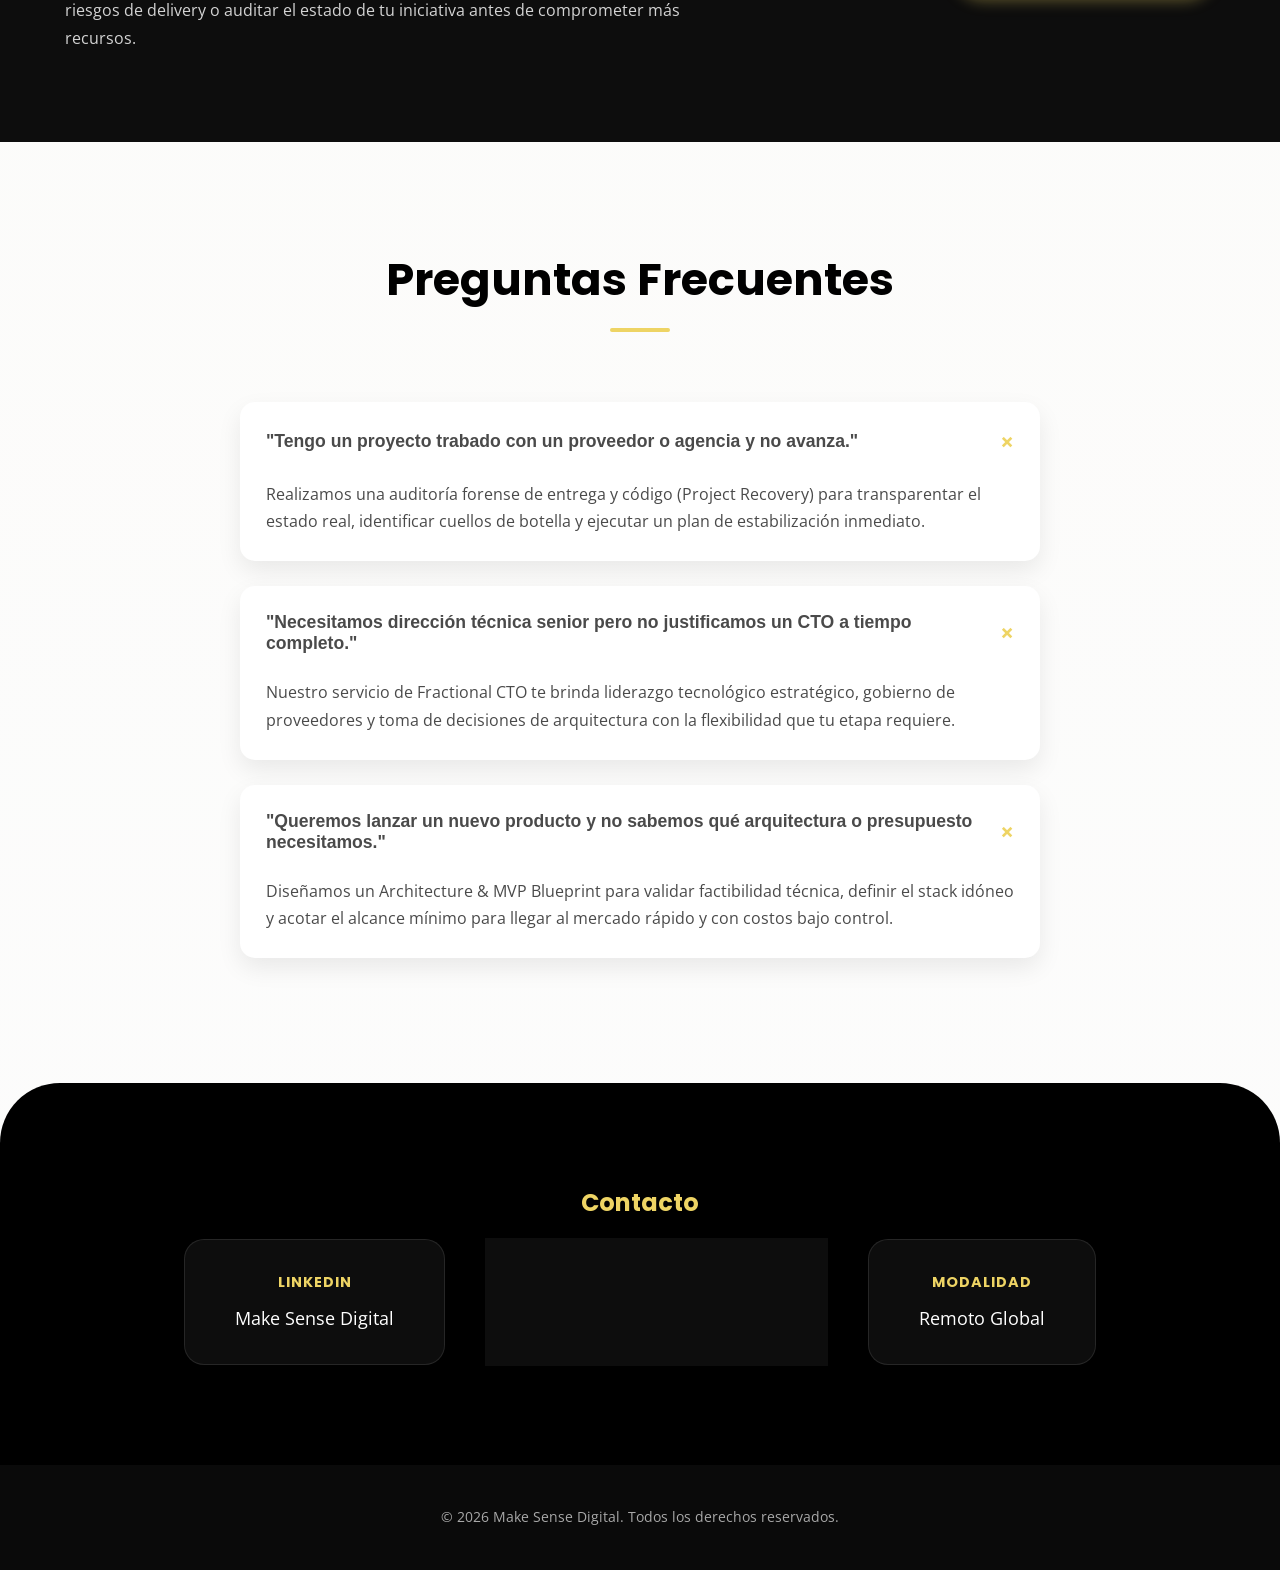
==== commit 0e64178d: "feat(seo): add Schema.org JSON-LD, llms.txt, robots.txt, sitemap and refine contact flow - Add Schem" ====
--- a/index.html
+++ b/index.html
@@ -29,6 +29,110 @@
     <link rel="preload" as="font" type="font/woff2" href="assets/fonts/open-sans-400-latin.woff2" crossorigin>
     
     <link rel="stylesheet" href="styles.css?v=2">
+    <!-- Schema.org JSON-LD Structured Data for LLMs and Search Engines -->
+    <script type="application/ld+json">
+    {
+      "@context": "https://schema.org",
+      "@graph": [
+        {
+          "@type": "ProfessionalService",
+          "@id": "https://makesense.digital/#organization",
+          "name": "Make Sense Digital",
+          "url": "https://makesense.digital/",
+          "logo": "https://makesense.digital/assets/logo_full.png",
+          "image": "https://makesense.digital/assets/logo_full.png",
+          "description": "Consultoría boutique en tecnología y estrategia digital. Brindamos dirección técnica (Fractional CTO), auditoría de software factories, rescate de proyectos críticos y arquitectura de MVP con rigor senior.",
+          "email": "contacto@makesense.digital",
+          "address": {
+            "@type": "PostalAddress",
+            "addressCountry": "AR"
+          },
+          "areaServed": [
+            { "@type": "Country", "name": "Argentina" },
+            { "@type": "AdministrativeArea", "name": "Latinoamérica" },
+            { "@type": "Country", "name": "United States" },
+            { "@type": "Country", "name": "Spain" }
+          ],
+          "sameAs": [
+            "https://www.linkedin.com/company/make-sense-digital/"
+          ],
+          "makesOffer": [
+            {
+              "@type": "Offer",
+              "itemOffered": {
+                "@type": "Service",
+                "name": "Architecture & MVP Blueprint",
+                "description": "De la idea de negocio a una arquitectura técnica sólida y ejecutable. Evaluamos factibilidad, infraestructura cloud y stack para evitar costos innecesarios."
+              }
+            },
+            {
+              "@type": "Offer",
+              "itemOffered": {
+                "@type": "Service",
+                "name": "Fractional CTO & Delivery Governance",
+                "description": "Dirección tecnológica senior bajo demanda para liderar tu estrategia y coordinar a los equipos de desarrollo (internos o agencias), asegurando buenas prácticas y entregas en tiempo."
+              }
+            },
+            {
+              "@type": "Offer",
+              "itemOffered": {
+                "@type": "Service",
+                "name": "Project Recovery & Tech Audit",
+                "description": "Rescate e intervención de proyectos tecnológicos estancados, con desvíos presupuestarios, deuda técnica crítica o bloqueos de entrega. Diagnóstico forense y estabilización inmediata."
+              }
+            },
+            {
+              "@type": "Offer",
+              "itemOffered": {
+                "@type": "Service",
+                "name": "Vendor & Factory Auditing",
+                "description": "Auditoría y supervisión técnica independiente de proveedores de desarrollo, software factories y contratistas externos para proteger presupuesto y validar calidad."
+              }
+            },
+            {
+              "@type": "Offer",
+              "itemOffered": {
+                "@type": "Service",
+                "name": "Discovery Session",
+                "description": "Sesión estructurada de diagnóstico de 45 a 60 minutos sin costo para analizar desafíos tecnológicos y definir la hoja de ruta de acción."
+              }
+            }
+          ]
+        },
+        {
+          "@type": "FAQPage",
+          "@id": "https://makesense.digital/#faqs",
+          "mainEntity": [
+            {
+              "@type": "Question",
+              "name": "Tengo un proyecto trabado con un proveedor o agencia y no avanza.",
+              "acceptedAnswer": {
+                "@type": "Answer",
+                "text": "Realizamos una auditoría forense de entrega y código (Project Recovery) para transparentar el estado real, identificar cuellos de botella y ejecutar un plan de estabilización inmediato."
+              }
+            },
+            {
+              "@type": "Question",
+              "name": "Necesitamos dirección técnica senior pero no justificamos un CTO a tiempo completo.",
+              "acceptedAnswer": {
+                "@type": "Answer",
+                "text": "Nuestro servicio de Fractional CTO te brinda liderazgo tecnológico estratégico, gobierno de proveedores y toma de decisiones de arquitectura con la flexibilidad que tu etapa requiere."
+              }
+            },
+            {
+              "@type": "Question",
+              "name": "Queremos lanzar un nuevo producto y no sabemos qué arquitectura o presupuesto necesitamos.",
+              "acceptedAnswer": {
+                "@type": "Answer",
+                "text": "Diseñamos un Architecture & MVP Blueprint para validar factibilidad técnica, definir el stack idóneo y acotar el alcance mínimo para llegar al mercado rápido y con costos bajo control."
+              }
+            }
+          ]
+        }
+      ]
+    }
+    </script>
+
 </head>
 <body>
     <a class="skip-link" href="#main">Saltar al contenido</a>
@@ -183,7 +287,7 @@
                     <h2 data-i18n="cta_banner_title">Ponemos orden en tus decisiones tecnológicas</h2>
                     <p data-i18n="cta_banner_copy">Coordinemos una sesión de descubrimiento para analizar tu stack, evaluar riesgos de delivery o auditar el estado de tu iniciativa antes de comprometer más recursos.</p>
                 </div>
-                <a class="btn" href="https://calendly.com/juan-torresel?hide_landing_page_details=1&hide_gdpr_banner=1" target="_blank" rel="noopener" data-i18n="cta_banner_button">Reservar 30'</a>
+                <a class="btn" href="https://calendly.com/juan-torresel?hide_landing_page_details=1&hide_gdpr_banner=1" target="_blank" rel="noopener" data-i18n="cta_banner_button">Reservar Diagnóstico</a>
             </div>
         </div>
     </section>
@@ -231,20 +335,20 @@
         <div class="container">
             <h2 class="reveal" data-i18n="contact_title">Contacto</h2>
             <div class="contact-container">
-                <a href="https://www.linkedin.com/company/make-sense-digital/" target="_blank" class="contact-card">
+                <a href="https://www.linkedin.com/company/make-sense-digital/" target="_blank" rel="noopener" class="contact-card">
                     <span class="contact-label" data-i18n="lbl_linkedin">LinkedIn</span>
                     <span class="contact-value">Make Sense Digital</span>
                 </a>
 
-                <a href="mailto:contacto@makesense.digital" class="contact-card">
+                <a href="mailto:contacto@makesense.digital?subject=Consulta%20Make%20Sense%20-%20Diagn%C3%B3stico%20Tecnol%C3%B3gico" class="contact-card">
                     <span class="contact-label" data-i18n="lbl_email">Email</span>
                     <span class="contact-value">contacto@makesense.digital</span>
                 </a>
 
-                <a href="https://instagram.com/makesense.digital" target="_blank" class="contact-card">
-                    <span class="contact-label" data-i18n="lbl_social">Instagram</span>
-                    <span class="contact-value">@makesense.digital</span>
-                </a>
+                <div class="contact-card">
+                    <span class="contact-label" data-i18n="lbl_modalidad">Modalidad</span>
+                    <span class="contact-value" data-i18n="lbl_modalidad_val">Remoto Global</span>
+                </div>
             </div>
         </div>
     </section>
@@ -310,7 +414,7 @@
                 cta_tag: "Resolución y Certeza",
                 cta_banner_title: "Ponemos orden en tus decisiones tecnológicas",
                 cta_banner_copy: "Coordinemos una sesión de descubrimiento para analizar tu stack, evaluar riesgos de delivery o auditar el estado de tu iniciativa antes de comprometer más recursos.",
-                cta_banner_button: "Reservar 30'",
+                cta_banner_button: "Reservar Diagnóstico",
                 serv1_title: "Architecture & MVP Blueprint", serv1_p1: "De la idea de negocio a una arquitectura técnica sólida y ejecutable. Evaluamos factibilidad, infraestructura cloud y stack para evitar costos innecesarios.", serv1_p2: "Definimos el alcance exacto del MVP y la hoja de ruta técnica, optimizando tiempos de lanzamiento y asegurando bases escalables.",
                 serv2_title: "Fractional CTO & Delivery Governance", serv2_p1: "Dirección tecnológica senior bajo demanda para liderar tu estrategia y coordinar a los equipos de desarrollo (internos o agencias).", serv2_p2: "Garantizamos buenas prácticas de ingeniería, revisiones de arquitectura, CI/CD y entregas en tiempo, protegiendo tu presupuesto.",
                 serv3_title: "Project Recovery & Tech Audit", serv3_p1: "Rescate e intervención de proyectos tecnológicos estancados, con desvíos presupuestarios, deuda técnica crítica o bloqueos de entrega.", serv3_p2: "Diagnosticamos el estado real del código, estabilizamos la arquitectura y ejecutamos un plan de recuperación inmediato para retomar el control.",
@@ -321,7 +425,7 @@
                 faq2_q: "\"Necesitamos dirección técnica senior pero no justificamos un CTO a tiempo completo.\"", faq2_a: "Nuestro servicio de Fractional CTO te brinda liderazgo tecnológico estratégico, gobierno de proveedores y toma de decisiones de arquitectura con la flexibilidad que tu etapa requiere.",
                 faq3_q: "\"Queremos lanzar un nuevo producto y no sabemos qué arquitectura o presupuesto necesitamos.\"", faq3_a: "Diseñamos un Architecture & MVP Blueprint para validar factibilidad técnica, definir el stack idóneo y acotar el alcance mínimo para llegar al mercado rápido y con costos bajo control.",
                 contact_title: "Contacto",
-                lbl_linkedin: "LinkedIn", lbl_email: "Email", lbl_social: "Instagram"
+                lbl_linkedin: "LinkedIn", lbl_email: "Email", lbl_modalidad: "Modalidad", lbl_modalidad_val: "Remoto Global"
             },
             en: {
                 nav_home: "Home", nav_services: "Services", nav_faqs: "FAQs", nav_contact: "Contact",
@@ -343,7 +447,7 @@
                 cta_tag: "Certainty & Resolution",
                 cta_banner_title: "Bringing Order to Your Technology Decisions",
                 cta_banner_copy: "Let's schedule a discovery session to review your stack, evaluate delivery risks, or audit your initiative before committing further capital.",
-                cta_banner_button: "Book a 30' slot",
+                cta_banner_button: "Book Discovery Session",
                 serv1_title: "Architecture & MVP Blueprint", serv1_p1: "From business idea to a robust, executable technical architecture. We assess feasibility, cloud infrastructure, and stack to prevent unnecessary spend.", serv1_p2: "We define the exact MVP scope and technical roadmap, accelerating time-to-market while building on a scalable foundation.",
                 serv2_title: "Fractional CTO & Delivery Governance", serv2_p1: "On-demand senior tech leadership to guide strategy and govern development teams (internal or external agencies).", serv2_p2: "We enforce engineering best practices, architectural reviews, CI/CD pipelines, and on-time delivery while guarding your budget.",
                 serv3_title: "Project Recovery & Tech Audit", serv3_p1: "Targeted rescue and intervention for stalled projects facing budget overruns, critical technical debt, or delivery bottlenecks.", serv3_p2: "We uncover the real state of the codebase, stabilize architecture, and execute an immediate recovery plan to regain control.",
@@ -354,7 +458,7 @@
                 faq2_q: "\"We need senior tech leadership but cannot justify a full-time in-house CTO.\"", faq2_a: "Our Fractional CTO service provides strategic technical direction, vendor governance, and high-level architectural decisions tailored to your exact business stage.",
                 faq3_q: "\"We want to launch a new product and don't know which architecture or budget to expect.\"", faq3_a: "We design an Architecture & MVP Blueprint to evaluate technical feasibility, select the right stack, and narrow down the scope to reach market quickly with costs under control.",
                 contact_title: "Contact",
-                lbl_linkedin: "LinkedIn", lbl_email: "Email", lbl_social: "Instagram"
+                lbl_linkedin: "LinkedIn", lbl_email: "Email", lbl_modalidad: "Engagement", lbl_modalidad_val: "Worldwide Remote"
             }
         };
 
